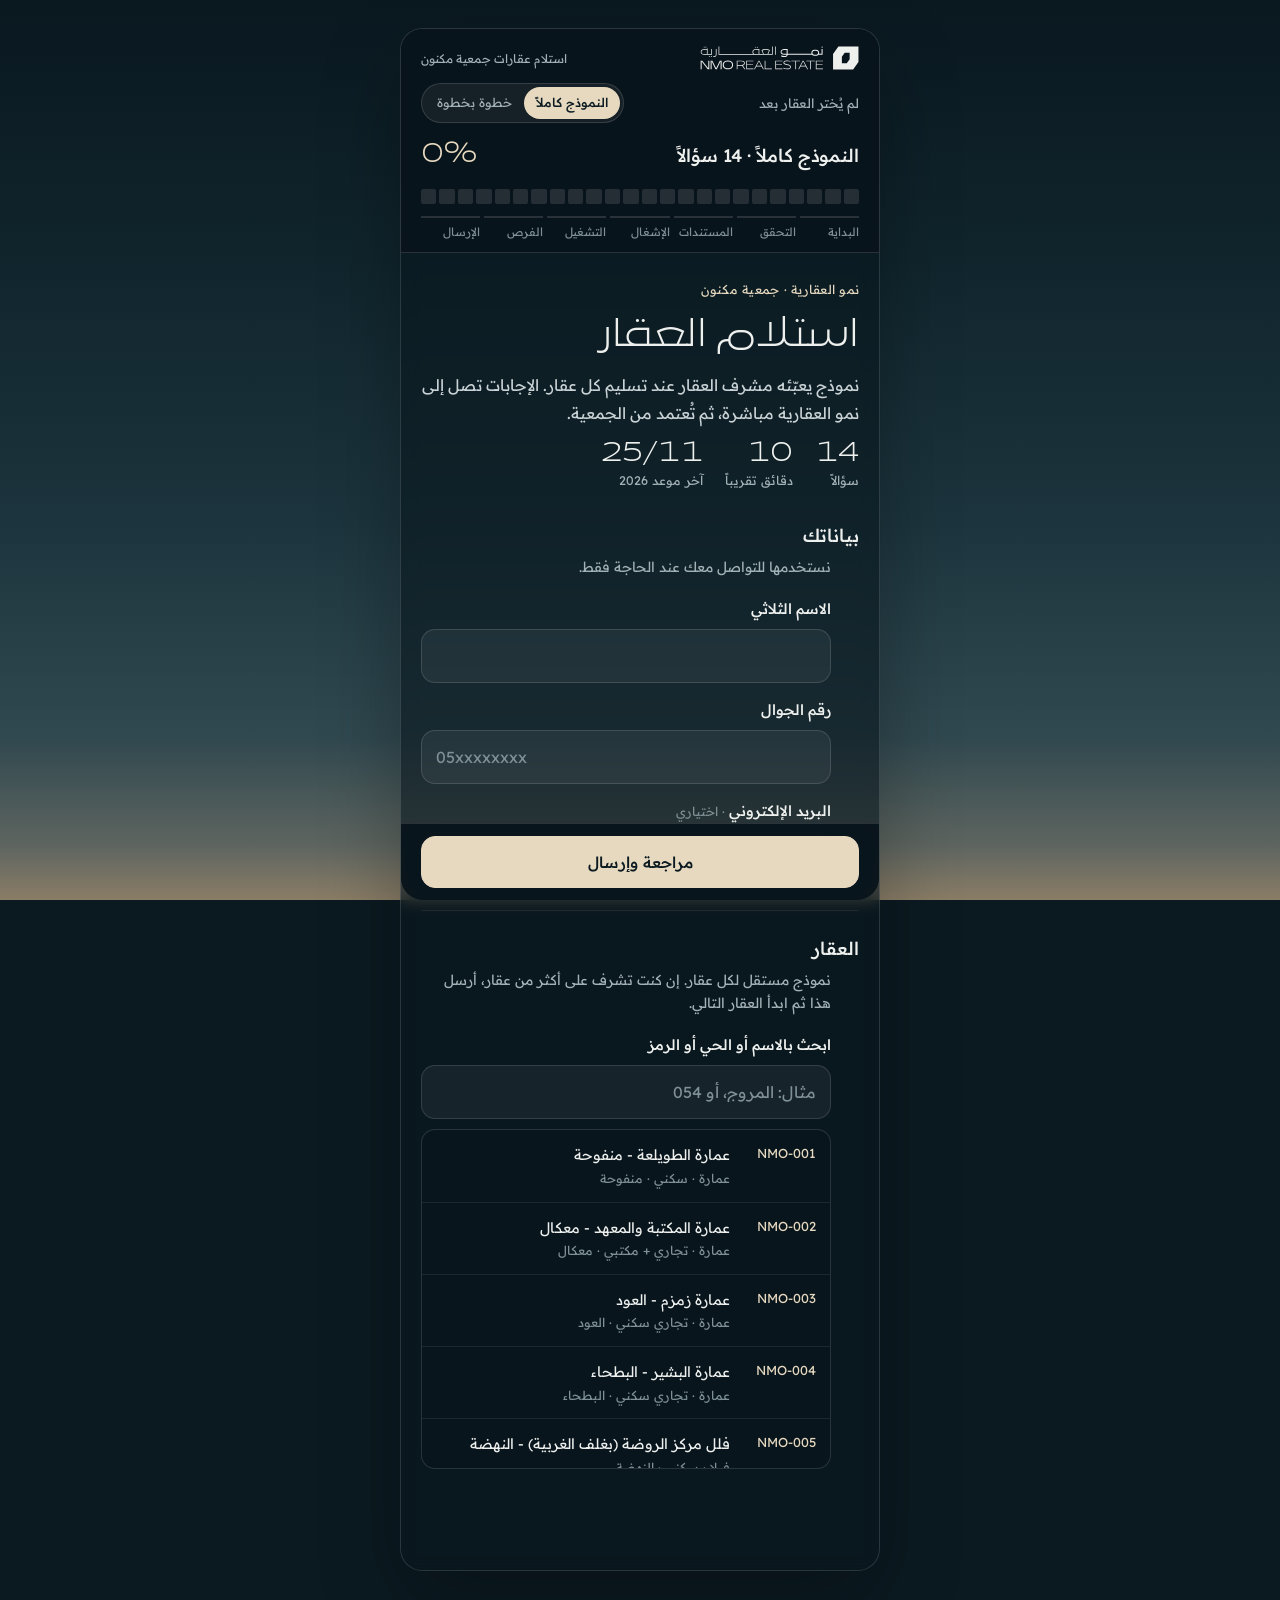
==== receipt/index.html @ 8a079fba "منصة استلام العقارات: صفحة المشرف وصفحة التقرير Co-Authored-By: Claude Opus 5.5 <noreply@anthropic.c" ====
<!doctype html>
<html lang="ar" dir="rtl">
<head>
<meta charset="utf-8">
<meta name="viewport" content="width=device-width,initial-scale=1,viewport-fit=cover">
<meta name="theme-color" content="#0A1820">
<meta name="robots" content="noindex,nofollow">
<title>استلام العقار · نمو العقارية</title>
<meta name="description" content="نموذج استلام عقارات جمعية مكنون لمشرفي العقارات">
<link rel="preconnect" href="https://fonts.googleapis.com"><link rel="preconnect" href="https://fonts.gstatic.com" crossorigin>
<link rel="stylesheet" href="https://fonts.googleapis.com/css2?family=Readex+Pro:wght@300;400;500&display=swap">
<link rel="icon" href="[data-uri]">
<style>@font-face{font-family:"BW";font-weight:300;font-display:swap;src:url([data-uri]) format("woff2")}@font-face{font-family:"BW";font-weight:400;font-display:swap;src:url([data-uri]) format("woff2")}/* Layout: one calm column on the NMO dusk gradient; logo top-right; sticky progress of square modules; questions separated by space and hairlines, controls with soft rounded edges */
:root{
  --grad:linear-gradient(180deg,#0A1820 0%,#10242C 28%,#1C343D 58%,#30484F 82%,#5E6560 94%,#8A7D66 100%);
  --ink:#EEF0EE; --ink-2:#C9D2D4; --mute:#A3B2B6; --faint:#7F9196;
  --line:rgba(241,241,241,.14); --line-2:rgba(241,241,241,.08);
  --veil:rgba(241,241,241,.055); --veil-2:rgba(241,241,241,.1);
  --panel:rgba(9,22,29,.6); --bar:rgba(9,21,28,.94);
  --acc:#E6D9BF; --acc-ink:#0B1A21; --acc-soft:rgba(230,217,191,.13);
  --ok:#8FC0B2; --ok-soft:rgba(143,192,178,.14); --warn:#D9C190; --warn-soft:rgba(217,193,144,.14);
  --bad:#E39C93; --bad-soft:rgba(227,156,147,.14); --opp:#A9C6D4; --opp-soft:rgba(169,198,212,.14);
  --f:"Readex Pro","Segoe UI",Tahoma,Arial,sans-serif;
  --fd:"BW","Readex Pro",Tahoma,sans-serif;
  --r:14px; --r-lg:24px;
  color-scheme:dark;
}
*{box-sizing:border-box}
html{-webkit-text-size-adjust:100%}
body{margin:0;background:#0B1A21;color:var(--ink);font-family:var(--f);font-size:16px;line-height:1.75;-webkit-font-smoothing:antialiased;min-height:100vh}
body::before{content:"";position:fixed;inset:0;background:var(--grad);z-index:-1}
button,input,textarea,select{font:inherit;color:inherit}
:focus-visible{outline:2px solid var(--acc);outline-offset:3px}
[hidden]{display:none!important}
.num,.tnum{font-variant-numeric:tabular-nums}
.ltr{direction:ltr;unicode-bidi:isolate}
.muted{color:var(--mute)}

/* top bar */
.top{position:sticky;top:0;z-index:30;background:var(--bar);-webkit-backdrop-filter:blur(14px);backdrop-filter:blur(14px);border-bottom:1px solid var(--line-2);padding-top:env(safe-area-inset-top,0px)}
.top-in{max-width:640px;margin:0 auto;padding:14px max(20px,env(safe-area-inset-right,0px)) 12px max(20px,env(safe-area-inset-left,0px));display:grid;gap:12px}
.top-row{display:flex;align-items:center;justify-content:space-between;gap:12px;min-height:34px}
.logo{display:block;height:30px;width:auto;color:var(--ink);flex:none}
.logo svg{height:100%;width:auto;display:block}
.top-meta{font-size:12.5px;color:var(--mute);text-align:left;line-height:1.5;min-width:0}
.top-meta b{color:var(--ink);font-weight:500;display:block;font-size:13px;white-space:nowrap;overflow:hidden;text-overflow:ellipsis;max-width:52vw}
.px{display:grid;grid-template-columns:repeat(24,minmax(0,1fr));gap:3px}
.px i{display:block;aspect-ratio:1;background:rgba(241,241,241,.12);border-radius:2px}
.px i.on{background:var(--acc)}
.steps{display:grid;grid-template-columns:repeat(6,minmax(0,1fr));gap:4px}
.steps button{appearance:none;background:none;border:0;border-top:2px solid var(--line);padding:6px 0 0;font-size:11.5px;color:var(--faint);cursor:pointer;text-align:start;line-height:1.35;white-space:nowrap;overflow:hidden;text-overflow:ellipsis}
.steps button.done{border-top-color:var(--acc);color:var(--mute)}
.steps button[aria-current="step"]{border-top-color:var(--ink);color:var(--ink);font-weight:500}

/* page column */
.wrap{max-width:640px;margin:0 auto;padding-left:max(20px,env(safe-area-inset-left,0px));padding-right:max(20px,env(safe-area-inset-right,0px))}
main.wrap{padding-block:8px 140px}
.screen-h{padding-block:34px 8px;display:grid;gap:8px}
.eyebrow{font-size:12.5px;color:var(--acc);letter-spacing:.02em}
h1,h2{font-family:var(--fd);font-weight:300;margin:0;line-height:1.25;text-wrap:balance;letter-spacing:-.005em}
h1{font-size:clamp(34px,8vw,48px)}
h2{font-size:clamp(26px,6vw,32px)}
.lede{color:var(--ink-2);font-size:16.5px;margin:0;max-width:56ch;text-wrap:pretty}

/* welcome */
.hero{padding-block:28px 6px;display:grid;gap:18px}
#sym{width:132px;height:120px;display:block}
.facts{display:flex;flex-wrap:wrap;gap:10px 26px;margin-top:6px}
.fact{display:grid;gap:0}
.fact b{font-family:var(--fd);font-weight:300;font-size:28px;line-height:1.2;font-variant-numeric:tabular-nums}
.fact span{font-size:13px;color:var(--mute)}
.howto{list-style:none;margin:30px 0 0;padding:0;display:grid;gap:0;border-top:1px solid var(--line)}
.howto li{display:grid;grid-template-columns:34px 1fr;gap:12px;padding:16px 0;border-bottom:1px solid var(--line-2);color:var(--ink-2)}
.howto li span{font-family:var(--fd);color:var(--acc);font-size:15px}
.howto li b{color:var(--ink);font-weight:500}
.prop-pill{display:flex;gap:12px;align-items:center;margin-top:22px;padding:14px 16px;border-radius:var(--r);background:var(--veil);border:1px solid var(--line)}
.prop-pill .c{font-size:12.5px;color:var(--acc)}
.prop-pill b{font-weight:500;display:block}

/* question blocks */
.q{padding-block:30px;border-bottom:1px solid var(--line-2);scroll-margin-top:170px}
.q:last-child{border-bottom:0}
.q.miss .q-t{color:var(--bad)}
.q-h{display:flex;gap:12px;align-items:baseline}
.q-n{font-family:var(--fd);font-size:14px;color:var(--acc);min-width:20px;font-variant-numeric:tabular-nums}
.q-t{font-size:18px;font-weight:500;margin:0;line-height:1.55;text-wrap:pretty}
.help{font-size:14px;color:var(--mute);margin:6px 0 0;padding-inline-start:32px;line-height:1.7}
.ctl{margin-top:16px;padding-inline-start:32px}
.sub{margin-top:20px;margin-inline-start:32px;padding-inline-start:16px;border-inline-start:2px solid rgba(230,217,191,.45);display:grid;gap:20px}
.lbl{display:block;font-size:14.5px;font-weight:500;margin-bottom:10px}
.lbl small{font-weight:400;color:var(--faint);margin-inline-start:6px;font-size:12.5px}
.note{font-size:13.5px;color:var(--mute);margin:0;line-height:1.7}
.note.warn{color:var(--warn)}
.req{color:var(--bad)}
@media (max-width:420px){.help,.ctl{padding-inline-start:0}.sub{margin-inline-start:0}}

.seg{display:flex;gap:8px;flex-wrap:wrap}
.seg button{flex:1 1 0;min-width:0;min-height:52px;padding:8px 12px;border:1px solid var(--line);background:var(--veil);font-size:15.5px;cursor:pointer;border-radius:var(--r);transition:background .15s,border-color .15s,color .15s}
.seg button:hover{border-color:rgba(230,217,191,.55)}
.seg button[aria-checked="true"]{background:var(--acc);border-color:var(--acc);color:var(--acc-ink);font-weight:500}
.seg.sm button{min-height:44px;font-size:14px}
.chips{display:flex;flex-wrap:wrap;gap:8px}
.chip{min-height:42px;padding:7px 15px;border:1px solid var(--line);background:var(--veil);font-size:14.5px;border-radius:999px;cursor:pointer;text-align:start;line-height:1.45;transition:background .15s,border-color .15s}
.chip:hover{border-color:rgba(230,217,191,.55)}
.chip[aria-pressed="true"],.chip[aria-checked="true"]{background:var(--acc-soft);border-color:var(--acc);color:var(--acc)}
.chip[aria-pressed="true"]::before{content:"✓";margin-inline-end:7px;font-weight:600}
.chip small{display:block;font-size:12px;color:var(--faint)}
.chip.alert[aria-pressed="true"]{background:var(--bad-soft);border-color:var(--bad);color:var(--bad)}
.units{display:grid;grid-template-columns:repeat(auto-fill,minmax(62px,1fr));gap:6px}
.units .chip{border-radius:12px;min-height:40px;padding:4px 0;text-align:center;font-size:13.5px;direction:ltr}
.units .chip[aria-pressed="true"]::before{content:none}
.units .chip[aria-pressed="true"]{background:var(--acc);color:var(--acc-ink);border-color:var(--acc)}
.ucount{font-size:13.5px;color:var(--mute);margin-top:10px}
.ucount b{color:var(--ink);font-weight:500}

.fld{display:grid;gap:8px;font-size:14.5px;font-weight:500}
.fld .cur{font-weight:400;color:var(--faint);font-size:12.5px}
.fld input,.fld textarea,.fld select{font-size:16px;font-weight:400;color:var(--ink);background:var(--veil);border:1px solid var(--line);border-radius:var(--r);padding:12px 14px;min-height:52px;width:100%}
.fld textarea{min-height:92px;resize:vertical;line-height:1.65}
.fld input::placeholder,.fld textarea::placeholder{color:var(--faint)}
.fld input:focus,.fld textarea:focus{outline:none;border-color:var(--acc);box-shadow:0 0 0 3px rgba(230,217,191,.18)}
.fld .count{font-size:12px;color:var(--faint);font-weight:400;text-align:left}
.row2{display:grid;grid-template-columns:1fr 1fr;gap:12px}
@media (max-width:420px){.row2{grid-template-columns:1fr}}

.up{display:flex;align-items:center;gap:10px;flex-wrap:wrap}
.up-btn{position:relative;display:inline-flex;align-items:center;gap:8px;min-height:46px;padding:8px 16px;border:1px dashed rgba(230,217,191,.6);color:var(--acc);cursor:pointer;font-size:14.5px;border-radius:var(--r);background:var(--veil)}
.up-btn:focus-within{outline:2px solid var(--acc);outline-offset:2px}
.up-btn input{position:absolute;inset:0;opacity:0;cursor:pointer;width:100%}
.up-btn svg{width:17px;height:17px;flex:none}
.file{display:inline-flex;align-items:center;gap:8px;font-size:13.5px;max-width:100%;min-width:0;background:var(--veil);border-radius:12px;padding:4px 6px 4px 4px}
.file span{overflow:hidden;text-overflow:ellipsis;white-space:nowrap;max-width:46vw}
.file img,.file .ic{width:38px;height:38px;object-fit:cover;flex:none;border-radius:9px;background:var(--veil-2);display:grid;place-items:center;color:var(--mute)}
.x{appearance:none;border:0;background:none;color:var(--mute);cursor:pointer;font-size:19px;line-height:1;padding:4px 8px;border-radius:8px}
.x:hover{color:var(--bad)}

.docs{display:grid}
.doc{display:grid;gap:10px;padding:16px 0;border-bottom:1px solid var(--line-2)}
.doc:first-child{padding-top:0}
.doc:last-child{border-bottom:0}
.doc-n{font-size:15.5px;font-weight:500;line-height:1.5}
.doc-n small{display:block;font-weight:400;font-size:12.5px;color:var(--faint)}

.shots{display:grid;grid-template-columns:repeat(3,minmax(0,1fr));gap:8px}
.shot{aspect-ratio:1;position:relative;background:var(--veil);border:1px dashed var(--line);border-radius:var(--r);display:grid;place-items:center;text-align:center;font-size:13px;color:var(--mute);overflow:hidden;line-height:1.5}
.shot.add{cursor:pointer;border-color:rgba(230,217,191,.6);color:var(--acc)}
.shot.add:focus-within{outline:2px solid var(--acc);outline-offset:2px}
.shot.add input{position:absolute;inset:0;opacity:0;cursor:pointer;width:100%}
.shot.add b{display:block;font-size:26px;font-weight:200;line-height:1}
.shot img{position:absolute;inset:0;width:100%;height:100%;object-fit:cover}
.shot .x{position:absolute;top:6px;inset-inline-end:6px;background:rgba(9,21,28,.75);color:#fff;width:28px;height:28px;padding:0;border-radius:50%}
.shot-label{font-size:14.5px;font-weight:500;margin:0 0 10px}
.shot-label small{font-weight:400;color:var(--faint);margin-inline-start:6px}

.ack{display:flex;gap:14px;align-items:flex-start;cursor:pointer;padding:16px;border:1px solid var(--line);border-radius:var(--r);background:var(--veil);width:100%;text-align:start;font-size:15.5px;line-height:1.7}
.ack .box{width:24px;height:24px;border:1.5px solid var(--acc);border-radius:7px;flex:none;display:grid;place-items:center;margin-top:2px;color:var(--acc-ink)}
.ack[aria-checked="true"] .box{background:var(--acc)}
.meta-auto{display:grid;grid-template-columns:auto 1fr;gap:4px 16px;font-size:14px;margin:16px 0 0}
.meta-auto dt{color:var(--mute)}
.meta-auto dd{margin:0}

/* property card */
.pcard{margin-top:26px;padding:20px 20px 16px;border-radius:var(--r-lg);background:var(--panel);border:1px solid var(--line)}
.pcard .top2{display:flex;justify-content:space-between;align-items:baseline;gap:10px;font-size:12.5px;color:var(--mute)}
.pcard .top2 .c{color:var(--acc)}
.pcard h3{margin:6px 0 14px;font-family:var(--fd);font-weight:300;font-size:22px;line-height:1.35}
.kv{display:grid;grid-template-columns:auto 1fr;gap:8px 18px;margin:0;font-size:14.5px}
.kv dt{color:var(--mute)}
.kv dd{margin:0;font-weight:500;font-variant-numeric:tabular-nums;min-width:0;overflow-wrap:anywhere}
.kv dd small{font-weight:400;color:var(--faint);margin-inline-start:6px;font-size:12px}
.maplink{display:inline-flex;gap:6px;margin-top:14px;font-size:14px;color:var(--acc);text-underline-offset:4px}

/* picker */
.pick-list{list-style:none;margin:10px 0 0;padding:0;max-height:340px;overflow:auto;border-radius:var(--r);border:1px solid var(--line);background:rgba(9,21,28,.5)}
.pick-list li button{all:unset;box-sizing:border-box;display:grid;grid-template-columns:76px 1fr;gap:10px;width:100%;padding:12px 14px;cursor:pointer;border-bottom:1px solid var(--line-2);font-size:14.5px}
.pick-list li button:hover,.pick-list li button:focus-visible{background:var(--veil-2)}
.pick-list li button .c{color:var(--acc);font-size:13px;direction:ltr;text-align:right}
.pick-list li button small{display:block;color:var(--faint);font-size:12.5px}
.pick-empty{padding:14px;color:var(--mute);font-size:14px}

/* bottom action bar */
.bar{position:fixed;inset:auto 0 0 0;z-index:30;background:var(--bar);-webkit-backdrop-filter:blur(14px);backdrop-filter:blur(14px);border-top:1px solid var(--line-2);padding-bottom:env(safe-area-inset-bottom,0px)}
.bar-in{max-width:640px;margin:0 auto;padding:12px max(20px,env(safe-area-inset-right,0px)) 12px max(20px,env(safe-area-inset-left,0px));display:flex;gap:10px;align-items:center}
.bar-note{font-size:12.5px;color:var(--mute);flex:1;min-width:0;line-height:1.5}
.btn{min-height:52px;padding:0 22px;font-size:15.5px;border-radius:var(--r);cursor:pointer;border:1px solid var(--line);background:var(--veil);white-space:nowrap}
.btn:hover{border-color:rgba(230,217,191,.55)}
.btn.pri{background:var(--acc);border-color:var(--acc);color:var(--acc-ink);font-weight:500;flex:1}
.btn.pri:hover{filter:brightness(1.04)}
.btn[disabled]{opacity:.4;cursor:default}
.btn.ghost{background:none}
.linkbtn{appearance:none;background:none;border:0;padding:2px 0;color:var(--acc);text-decoration:underline;text-underline-offset:4px;cursor:pointer;font-size:14px}

/* review */
.missing{margin:22px 0 0;padding:18px;border-radius:var(--r-lg);background:var(--bad-soft);border:1px solid rgba(227,156,147,.35)}
.missing b{display:block;color:var(--bad);font-weight:500;margin-bottom:10px}
.missing ul{margin:0;padding:0;list-style:none;display:flex;flex-wrap:wrap;gap:8px}
.missing button{appearance:none;border:1px solid rgba(227,156,147,.6);background:none;color:var(--ink);font-size:13.5px;padding:5px 12px;border-radius:999px;cursor:pointer}
.rv-sec{padding-block:24px;border-bottom:1px solid var(--line-2)}
.rv-sec h3{display:flex;justify-content:space-between;align-items:baseline;gap:10px;margin:0 0 12px;font-size:16px;font-weight:500}
.rv-sec h3 .no{font-family:var(--fd);color:var(--acc);font-size:13px;margin-inline-end:10px}
.dl{display:grid;grid-template-columns:minmax(120px,auto) minmax(0,1fr);margin:0}
.dl dt,.dl dd{padding:9px 0;border-bottom:1px solid var(--line-2);font-size:14.5px;margin:0}
.dl dt{color:var(--mute);padding-inline-end:16px}
.dl dd{min-width:0;overflow-wrap:anywhere}
.dl dd small{display:block;color:var(--mute);font-size:12.5px}
.pill{display:inline-flex;align-items:center;gap:8px;font-size:13px;font-weight:500;padding:4px 12px;border-radius:999px;white-space:nowrap;line-height:1.6}
.pill::before{content:"";width:7px;height:7px;background:currentColor;border-radius:2px;flex:none}
.pill.ready{background:var(--ok-soft);color:var(--ok)}
.pill.notes{background:var(--warn-soft);color:var(--warn)}
.pill.blocked{background:var(--bad-soft);color:var(--bad)}
.pill.wait{background:var(--veil-2);color:var(--ink-2)}
.flags{display:grid}
.flag{display:grid;grid-template-columns:4px minmax(0,1fr) auto;gap:12px;padding:11px 0;border-bottom:1px solid var(--line-2);align-items:start;font-size:14.5px;line-height:1.6}
.flag .sv{align-self:stretch;background:var(--faint);border-radius:2px}
.flag.red .sv{background:var(--bad)} .flag.amber .sv{background:var(--warn)} .flag.opp .sv{background:var(--opp)}
.flag .team{font-size:12.5px;color:var(--mute);white-space:nowrap}
.empty{font-size:14.5px;color:var(--mute);padding:8px 0;margin:0}

/* chain */
.chain{list-style:none;margin:18px 0 0;padding:0;display:grid}
.chain li{display:grid;grid-template-columns:28px 1fr;gap:14px;position:relative;padding-bottom:22px}
.chain li::before{content:"";position:absolute;inset-inline-start:13px;top:28px;bottom:2px;width:2px;background:var(--line)}
.chain li:last-child::before{display:none}
.chain .dot{width:28px;height:28px;border-radius:9px;border:1.5px solid var(--line);display:grid;place-items:center;font-size:13px;color:var(--mute);background:rgba(9,21,28,.6)}
.chain li.done .dot{background:var(--acc);border-color:var(--acc);color:var(--acc-ink)}
.chain li.now .dot{border-color:var(--acc);color:var(--acc)}
.chain li.back .dot{border-color:var(--bad);color:var(--bad)}
.chain b{font-weight:500;display:block;line-height:1.5}
.chain small{color:var(--mute);font-size:13px;display:block;line-height:1.6}

/* sending / done */
.center{min-height:60vh;display:grid;align-content:center;gap:18px;padding-block:40px}
.ref{font-family:var(--fd);font-size:30px;font-weight:300;direction:ltr;text-align:right}
.bar-prog{height:6px;border-radius:999px;background:var(--veil-2);overflow:hidden}
.bar-prog i{display:block;height:100%;background:var(--acc);border-radius:999px;transition:width .3s}
.toast{position:fixed;inset-inline:16px;bottom:calc(92px + env(safe-area-inset-bottom,0px));z-index:40;max-width:520px;margin:0 auto;padding:14px 18px;border-radius:var(--r);background:#14262E;border:1px solid var(--line);color:var(--ink);font-size:14.5px;box-shadow:0 16px 40px rgba(0,0,0,.35)}
.toast.err{border-color:rgba(227,156,147,.6)}
.preview-ribbon{font-size:12.5px;color:var(--warn);background:var(--warn-soft);border-radius:999px;padding:3px 12px;display:inline-block}

@media (prefers-reduced-motion:reduce){*{transition:none!important;animation:none!important}}

/* ---------- card layout (the phone card from the prototype) ---------- */
.stage{min-height:100vh;padding:28px 16px 40px;display:grid;grid-template-columns:minmax(0,1fr);justify-items:center;align-content:start}
.card{width:100%;min-width:0;max-width:480px;background:var(--panel);-webkit-backdrop-filter:blur(8px);backdrop-filter:blur(8px);border:1px solid var(--line);border-radius:22px;box-shadow:0 30px 80px rgba(0,0,0,.28)}
.c-head{position:sticky;top:0;z-index:20;background:var(--bar);-webkit-backdrop-filter:blur(14px);backdrop-filter:blur(14px);border-bottom:1px solid var(--line);border-radius:22px 22px 0 0;padding:16px 20px 12px;display:grid;grid-template-columns:minmax(0,1fr);gap:12px}
.c-brand{display:flex;justify-content:space-between;align-items:center;gap:12px}
.c-brand .logo{height:26px}
.c-brand small{font-size:12px;color:var(--mute)}
.ex-bar{display:flex;align-items:center;justify-content:space-between;gap:8px;padding:10px 20px;background:var(--warn-soft);color:var(--warn);font-size:13px;flex-wrap:wrap}
.ph-row{display:flex;justify-content:space-between;align-items:center;gap:10px;font-size:13px;color:var(--mute)}
.ph-row .code{color:var(--ink);font-weight:500}
.ph-row>span:first-child{min-width:0;overflow:hidden;text-overflow:ellipsis;white-space:nowrap}
.mode{display:inline-flex;background:var(--veil);border:1px solid var(--line);border-radius:999px;padding:3px;flex:none}
.mode button{appearance:none;border:0;background:none;color:var(--mute);font-size:12.5px;padding:5px 12px;border-radius:999px;cursor:pointer;white-space:nowrap}
.mode button[aria-checked="true"]{background:var(--acc);color:var(--acc-ink);font-weight:500}
.ph-title{display:flex;justify-content:space-between;align-items:baseline;gap:10px}
.ph-title h2{font-family:var(--f);font-weight:500;font-size:18px;line-height:1.4}
.ph-title .pct{font-family:var(--fd);font-size:24px;font-weight:300;font-variant-numeric:tabular-nums;color:var(--acc)}
.c-body{padding:0 20px}
.c-foot{position:sticky;bottom:0;z-index:20;background:var(--bar);-webkit-backdrop-filter:blur(14px);backdrop-filter:blur(14px);border-top:1px solid var(--line);border-radius:0 0 22px 22px;padding:12px 20px calc(12px + env(safe-area-inset-bottom,0px));display:flex;gap:10px}
.c-body .q{padding-block:24px}
.c-body .help,.c-body .ctl{padding-inline-start:28px}
.c-body .sub{margin-inline-start:28px}
.stephd{display:flex;align-items:baseline;gap:12px;padding:30px 0 4px;border-top:1px solid var(--line)}
.stephd.first{border-top:0}
.stephd .no{font-family:var(--fd);font-size:13px;color:var(--acc);font-variant-numeric:tabular-nums}
.stephd h3{margin:0;font-family:var(--fd);font-size:20px;font-weight:300}
.when{margin:0 0 2px;font-size:12px;color:var(--acc)}
.intro{padding-block:26px 6px;display:grid;gap:14px}
.intro h1{font-size:34px}
.intro p{margin:0;color:var(--ink-2)}
.kpis{display:flex;gap:22px;flex-wrap:wrap}
.kpis div{display:grid}
.kpis b{font-family:var(--fd);font-weight:300;font-size:24px;line-height:1.2}
.kpis span{font-size:12.5px;color:var(--mute)}
.upbox{margin-top:4px;padding:18px;border-radius:18px;background:var(--veil);border:1px solid var(--line);display:grid;gap:14px}
.upbox ol{margin:0;padding:0 18px 0 0;display:grid;gap:6px;font-size:14.5px}
.upbox ol li::marker{color:var(--acc)}
.upbox .tip{font-size:13.5px;color:var(--ink-2);line-height:1.8;background:rgba(9,21,28,.45);border-radius:12px;padding:12px 14px}
.upbox .tip b{color:var(--acc);font-weight:500}
.btn-link{display:inline-flex;align-items:center;justify-content:center;gap:8px;min-height:50px;padding:0 18px;border-radius:var(--r);background:var(--acc);color:var(--acc-ink);font-weight:500;text-decoration:none;font-size:15px}
.btn-link.ghost{background:none;border:1px solid var(--line);color:var(--ink)}
.fbox{border-radius:16px;overflow:hidden;border:1px solid var(--line);background:#fff;height:min(72vh,720px)}
.fbox iframe{width:100%;height:100%;border:0;display:block}
.steps-note{font-size:13.5px;color:var(--ink-2);display:grid;gap:8px;margin:0;padding:0 18px 0 0}
@media (max-width:560px){
  .stage{padding:0}
  .card{max-width:none;border-radius:0;border:0;box-shadow:none;background:transparent;-webkit-backdrop-filter:none;backdrop-filter:none}
  .c-head{border-radius:0;padding-top:calc(14px + env(safe-area-inset-top,0px))}
  .c-foot{border-radius:0;position:fixed;inset:auto 0 0 0}
  .c-body{padding-bottom:110px}
  .c-body .help,.c-body .ctl{padding-inline-start:0}
  .c-body .sub{margin-inline-start:0}
}

/* ---------- report page ---------- */
.r-in{max-width:880px;margin:0 auto;padding-left:max(20px,env(safe-area-inset-left,0px));padding-right:max(20px,env(safe-area-inset-right,0px))}
.r-head{padding-block:calc(26px + env(safe-area-inset-top,0px)) 26px;border-bottom:1px solid var(--line)}
.r-head .r-in{display:grid;gap:12px}
.r-head .c-brand{margin-bottom:18px}
.r-meta{display:flex;flex-wrap:wrap;gap:8px 18px;align-items:center;font-size:13.5px}
main.r-in{padding-block:6px 60px}
.teams{display:grid;grid-template-columns:repeat(auto-fit,minmax(260px,1fr));gap:6px 34px}
.team h4{margin:12px 0 2px;font-size:13.5px;font-weight:500;color:var(--mute)}
.r-foot{font-size:12.5px;color:var(--faint);margin-top:30px;line-height:1.8}
</style>
</head>
<body>
<div class="stage"><div class="card" id="card"></div></div>
<script>window.NMO_LOGO="<svg xmlns=\"http://www.w3.org/2000/svg\" viewBox=\"0 6 622 102\" role=\"img\" aria-label=\"نمو العقارية\"><g fill=\"currentColor\"><path d=\"M349.8 40.2V44.1H343.8Q343.4 47.5 341.9 49.5Q340.4 51.4 337.5 52.2Q334.6 53.1 329.6 53.1Q327.3 53.1 324.3 52.7Q321.3 52.2 318.5 51.6L317.7 47.4Q324.2 49.1 329.5 49.1Q333.3 49.1 335.5 48.7Q337.7 48.2 338.7 47.1Q339.7 46.1 339.9 44.1H330.2Q323.6 44.1 320 41.3Q316.4 38.4 316.4 33V33Q316.4 29.6 317.9 27.1Q319.5 24.5 322.4 23.2Q325.3 21.8 329.3 21.8H343.6H343.9V40.2ZM339.9 40.2V25.7H328.5Q324.6 25.7 322.3 27.6Q320.1 29.6 320.1 33V33Q320.1 36.4 322.4 38.3Q324.6 40.2 328.5 40.2Z M357.4 44.1H349V40.2H357.4Z M365.1 44.1H356.6V40.2H365.1Z M372.7 44.1H364.3V40.2H372.7Z M380.3 44.1H371.9V40.2H380.3Z M388 44.1H379.5V40.2H388Z M395.6 44.1H387.2V40.2H395.6Z M403.2 44.1H394.8V40.2H403.2Z M410.9 44.1H402.4V40.2H410.9Z M418.5 44.1H410.1V40.2H418.5Z M426.1 44.1H417.7V40.2H426.1Z M433.8 44.1H425.3V40.2H433.8Z M472.4 40.2V44.1H464.9Q463.2 46.2 460.5 47.4Q457.8 48.5 454.4 48.5H450.4Q446.9 48.5 444.2 47.4Q441.4 46.2 439.6 44.1H433V40.2H437.5Q437 38.5 437 36.7V36.7Q437 33 438.7 30.3Q440.4 27.5 443.4 26Q446.4 24.5 450.4 24.5H454.4Q458.3 24.5 461.3 26Q464.2 27.5 465.8 30.3Q467.5 33 467.5 36.6V36.7Q467.5 38.5 467 40.2ZM463.5 36.5Q463.5 34.1 462.4 32.3Q461.2 30.5 459.2 29.5Q457.1 28.5 454.4 28.5H450.4Q447.6 28.5 445.5 29.5Q443.3 30.5 442.2 32.3Q441 34.2 441 36.6V36.6Q441 39 442.2 40.8Q443.3 42.6 445.5 43.6Q447.6 44.6 450.4 44.6H454.4Q457.1 44.6 459.2 43.6Q461.2 42.6 462.4 40.8Q463.5 38.9 463.5 36.6Z M480.9 44.1H471.6V40.2H476.9V21.8H480.9ZM476.6 14.4Q476.6 13.4 477.3 12.8Q478 12.1 479 12.1Q480 12.1 480.7 12.8Q481.3 13.4 481.3 14.4Q481.3 15.4 480.7 16Q480 16.6 479 16.6Q478 16.6 477.3 16Q476.6 15.4 476.6 14.4Z M36.2 41.4V44.1H27.1H16.2Q9.9 44.1 6.5 41.3Q3 38.4 3 33.2V33.2Q3 29.8 4.5 27.3Q6.1 24.8 8.9 23.5Q11.7 22.1 15.6 22.1H27.1V20.1H29.9V41.4ZM27.1 24.9H15.1Q10.7 24.9 8.2 27.1Q5.7 29.3 5.7 33.2V33.2Q5.7 37.1 8.2 39.2Q10.7 41.4 15.1 41.4H27.1ZM14.7 14.4Q14.7 13.7 15.3 13.1Q15.8 12.6 16.6 12.6Q17.4 12.6 17.9 13.1Q18.4 13.7 18.4 14.4Q18.4 15.2 17.9 15.7Q17.4 16.2 16.6 16.2Q15.8 16.2 15.3 15.7Q14.7 15.2 14.7 14.4ZM21.6 14.4Q21.6 13.7 22.1 13.1Q22.7 12.6 23.4 12.6Q24.2 12.6 24.7 13.1Q25.3 13.7 25.3 14.4Q25.3 15.2 24.7 15.7Q24.2 16.2 23.4 16.2Q22.7 16.2 22.1 15.7Q21.6 15.2 21.6 14.4Z M47.1 44.1H35.4V41.4H44.3V22.1H47.1ZM35.9 51.3Q35.9 50.6 36.5 50Q37 49.5 37.8 49.5Q38.5 49.5 39.1 50Q39.6 50.6 39.6 51.3Q39.6 52.1 39.1 52.6Q38.5 53.1 37.8 53.1Q37 53.1 36.5 52.6Q35.9 52.1 35.9 51.3ZM42.8 51.3Q42.8 50.6 43.3 50Q43.8 49.5 44.6 49.5Q45.4 49.5 45.9 50Q46.5 50.6 46.5 51.3Q46.5 52.1 45.9 52.6Q45.4 53.1 44.6 53.1Q43.8 53.1 43.3 52.6Q42.8 52.1 42.8 51.3Z M51 52.4 50.8 50.1Q53.4 50.4 55.3 50.4Q58.8 50.4 60.4 48.5Q62.1 46.5 62.1 42.4V22.1H64.9V42.4Q64.9 47.8 62.6 50.4Q60.4 53 55.8 53Q53.3 53 51 52.4Z M75.6 11.5V41.4H81.9V44.1H72.8V11.5Z M89.9 44.1H81.1V41.4H89.9Z M98 44.1H89.1V41.4H98Z M106 44.1H97.2V41.4H106Z M114 44.1H105.2V41.4H114Z M122.1 44.1H113.2V41.4H122.1Z M130.1 44.1H121.3V41.4H130.1Z M138.2 44.1H129.3V41.4H138.2Z M146.2 44.1H137.4V41.4H146.2Z M154.2 44.1H145.4V41.4H154.2Z M162.3 44.1H153.4V41.4H162.3Z M170.3 44.1H161.5V41.4H170.3Z M178.3 44.1H169.5V41.4H178.3Z M186.4 44.1H177.5V41.4H186.4Z M194.4 44.1H185.6V41.4H194.4Z M202.5 44.1H193.6V41.4H202.5Z M232.7 41.4H239V44.1H232.4H232.3H219.1H201.7V41.4H209.4Q207.6 40 206.7 37.9Q205.8 35.9 205.8 33.2V33.2Q205.8 29.8 207.4 27.3Q208.9 24.8 211.7 23.5Q214.6 22.1 218.4 22.1H232.7ZM229.9 41.4V24.9H218Q213.5 24.9 211 27.1Q208.5 29.3 208.5 33.2V33.2Q208.5 37.1 211 39.2Q213.5 41.4 218 41.4ZM216.9 14.9Q216.9 14.2 217.4 13.6Q218 13.1 218.7 13.1Q219.5 13.1 220 13.6Q220.6 14.2 220.6 14.9Q220.6 15.7 220 16.2Q219.5 16.7 218.7 16.7Q218 16.7 217.4 16.2Q216.9 15.7 216.9 14.9ZM223.7 14.9Q223.7 14.2 224.3 13.6Q224.8 13.1 225.6 13.1Q226.3 13.1 226.9 13.6Q227.4 14.2 227.4 14.9Q227.4 15.7 226.9 16.2Q226.3 16.7 225.6 16.7Q224.8 16.7 224.3 16.2Q223.7 15.7 223.7 14.9Z M267.8 41.4H278.1V44.1H238.2V41.4H247.7L241.4 26.2Q245.5 24 249.7 22.9Q253.9 21.7 257.8 21.7Q261.5 21.7 265.7 22.9Q269.8 24 274 26.3ZM250.4 41.4H264.9L270.8 27.8Q263.9 24.5 257.8 24.5Q251.6 24.5 244.7 27.8Z M282.7 41.4V11.5H285.5V44.1H277.3V41.4Z M297.1 44.1H294.3V11.5H297.1Z M32.5 96.9V67.3H36.6V100.8H30.4L6.6 70.7V100.8H2.5V67.3H8.9Z M63.3 97.4 77.8 67.3H84.9V100.8H80.8V70.2L65.9 100.8H60.6L45.7 70.2V100.8H41.6V67.3H48.7Z M89.2 84.1V84Q89.2 78.9 91.7 75Q94.2 71 98.8 68.9Q103.4 66.7 109.5 66.7Q115.7 66.7 120.2 68.9Q124.8 71 127.3 75Q129.8 78.9 129.8 84V84.1Q129.8 89.2 127.3 93.1Q124.8 97 120.2 99.2Q115.7 101.3 109.5 101.3Q103.4 101.3 98.8 99.2Q94.2 97 91.7 93.1Q89.2 89.2 89.2 84.1ZM125.7 84.1V84Q125.7 80 123.7 76.9Q121.7 73.9 118 72.2Q114.4 70.6 109.5 70.6Q104.6 70.6 101 72.2Q97.3 73.9 95.4 76.9Q93.4 79.9 93.4 84V84.1Q93.4 88.1 95.4 91.1Q97.4 94.2 101 95.8Q104.7 97.5 109.5 97.5Q114.4 97.5 118 95.8Q121.7 94.2 123.7 91.1Q125.7 88.1 125.7 84.1Z M177.7 100.8H174.4L164.9 87H164.1H147V100.8H144.2V67.3H164.1Q169.5 67.3 172.6 69.8Q175.8 72.4 175.8 76.9V77Q175.8 80.7 173.7 83.2Q171.6 85.7 167.9 86.6ZM163.9 84.3Q168 84.3 170.4 82.4Q172.8 80.4 172.8 77V77Q172.8 73.5 170.4 71.8Q168 70 163.9 70H147V84.3Z M209.8 100.8H181.6V67.3H209.6V70H184.4V82.1H208V84.8H184.4V98.1H209.8Z M250.5 100.8H247.4L241.7 89.9H220.9L215.2 100.8H212.2L229.6 67.3H232.9ZM240.5 87.4 231.3 69.8 222.1 87.4Z M282.1 100.8H253.9V67.3H256.7V98.1H282.1Z M323.6 100.8H295.4V67.3H323.5V70H298.3V82.1H321.8V84.8H298.3V98.1H323.6Z M326.7 98.1 328.1 95.7Q331.1 97.3 334.3 98Q337.5 98.6 341.1 98.6Q346.9 98.6 350.3 97Q353.8 95.4 353.8 92.3V92.2Q353.8 90.2 352.4 88.9Q351 87.5 348.4 86.6Q345.7 85.6 341.2 84.7Q336.6 83.8 333.6 82.6Q330.6 81.5 329 79.7Q327.5 77.9 327.5 75.2V75.1Q327.5 72.5 329.1 70.7Q330.8 68.8 333.9 67.8Q337 66.8 341.3 66.8Q345.3 66.8 349.2 67.6Q353 68.4 355.4 69.8L354 72.1Q351.9 70.9 348.4 70.2Q344.8 69.4 341.3 69.4Q336.2 69.4 333.3 70.9Q330.4 72.4 330.4 74.9V75Q330.4 76.7 331.5 77.9Q332.6 79.1 335.1 80Q337.7 81 342.2 81.9Q347.8 83 350.9 84.4Q354 85.8 355.4 87.7Q356.7 89.5 356.7 92.1V92.2Q356.7 96.6 352.6 99Q348.5 101.3 341.2 101.3Q332.8 101.3 326.7 98.1Z M376.8 100.8H373.9V70H358.4V67.3H392.2V70H376.8Z M423.8 100.8H420.8L415.1 89.9H394.2L388.6 100.8H385.6L402.9 67.3H406.3ZM413.8 87.4 404.6 69.8 395.5 87.4Z M435.5 100.8H432.6V70H417.1V67.3H451V70H435.5Z M482.7 100.8H454.4V67.3H482.5V70H457.3V82.1H480.9V84.8H457.3V98.1H482.7Z\"/><path fill-rule=\"evenodd\" transform=\"translate(522,12) scale(0.80357) translate(-421,-131)\" d=\"M447,131 L545,131 L545,207 L519,243 L421,243 L421,167 Z M478,161 L502,161 L502,193 L488,213 L464,213 L464,181 Z\"/></g></svg>";window.NMO_CFG={"preview": false, "formsBase": "https://forms.cloud.microsoft/Pages/ResponsePage.aspx?id=", "formId": "U45g-NyQ_E6hrw7Uq9RLU5jTfIV2tEZCuuoIhau6ZtBUQ0FLNVhGV1kwOVZDTkU5MUxGSzdMTVdFTC4u", "qmap": {"ref": "rec602d5837894ee6b4f7d40ac9b70cec", "code": "r03d262169573466c8210123ddca3cacd", "name": "r6ce9819dbca249cab099348725e2d6b2", "sup": "r4155f724d802414b94f446cb8a912134", "phone": "rc081f153df5944d1a31a04721f55bef8", "email": "r65b1111711514457ace11fc568759b88", "status": "rcf8b64457f544c08bc75d1bd6db35404", "teams": "r283191bb71f34a9b98f676287f942752", "verify": "re313c6cd32604614890599d171bb9788", "waqf": "ra7d4468b61344f539ad4f5890a2419fd", "docs": "rac8ae4810d7d416081f380ec5532307d", "vac": "r5415e439939f4670b3ee77e9803471d0", "off": "r002acaadfcf64f32b7f974dedce037b5", "arr": "r6b5e542696ef4ac794627c19f6bc58b4", "mnt": "ra8401ff2f2bc49c3ad7ac0551a244008", "meters": "re32e23a2c1b74674b5164640ab689460", "viol": "rbdbb78288fb0408080fe24a1ba770c82", "opp": "reba8f252d3ba46dfa0a97be79c726036", "notes": "r715abd3a9fe54e4887b6f08e9259573c", "files": "r0cecda9089ad437c9c618a082a0ace01", "link": "r366a7e411b584a6ea2b9f0abf7d656e8"}, "reportUrl": "https://asiim14144-rgb.github.io/nmo-workspace/receipt/report.html"};window.NMO_PROPS=[{"code":"NMO-001","name":"عمارة الطويلعة - منفوحة","full":"عمارة الطويلعة بحي منفوحة","district":"منفوحة","type":"عمارة · سكني","units":10,"lat":24.613153,"lng":46.712058,"unitList":["U01","U02","U03","U04","U05","U06","U07","U08","U09","U10"]},{"code":"NMO-002","name":"عمارة المكتبة والمعهد - معكال","full":"وقف عمارة المكتبة والمعهد بحي معكال","district":"معكال","type":"عمارة · تجاري + مكتبي","units":28,"lat":24.620643,"lng":46.714188,"unitList":["U01","U02","U03","U04","U05","U06","U07","U08","U09","U10","U11","U12","U13","U14","U15","U16","U17","U18","U19","U20","U21","U22","U23","U24","U25","U26","U27","U28"]},{"code":"NMO-003","name":"عمارة زمزم - العود","full":"وقف عمارة زمزم بحي العود","district":"العود","type":"عمارة · تجاري سكني","units":13,"lat":24.630669,"lng":46.718985,"unitList":["U01","U02","U03","U04","U05","U06","U07","U08","U09","U10","U11","U12","U13"]},{"code":"NMO-004","name":"عمارة البشير - البطحاء","full":"وقف عمارة البشير بحي البطحاء","district":"البطحاء","type":"عمارة · تجاري سكني","units":17,"lat":24.637931,"lng":46.716947,"unitList":["U01","U02","U03","U04","U05","U06","U07","U08","U09","U10","U11","U12","U13","U14","U15","U16","U17"]},{"code":"NMO-005","name":"فلل مركز الروضة (بغلف الغربية) - النهضة","full":"وقف فلل مركز الروضة (بغلف الغربية) بحي النهضة","district":"النهضة","type":"فيلا · سكني","units":10,"lat":24.767677,"lng":46.824424,"unitList":["U01","U02","U03","U04","U05","U06","U07","U08","U09","U10"]},{"code":"NMO-006","name":"فلل مركز الروضة (بغلف الشرقية) - النهضة","full":"وقف فلل مركز الروضة (بغلف الشرقية) بحي النهضة","district":"النهضة","type":"فيلا · سكني","units":1,"lat":24.767774,"lng":46.824612,"unitList":["U01"]},{"code":"NMO-007","name":"عمارة اليحيا 1 - السويدي","full":"وقف عمارة اليحيا 1 بحي السويدي","district":"السويدي","type":"عمارة · تجاري سكني","units":8,"lat":24.59162,"lng":46.650764,"unitList":["U01","U02","U03","U04","U05","U06","U07","U08"]},{"code":"NMO-008","name":"فلل مركز العزيزية - أم الحمام الغربية","full":"فلل مركز العزيزية (ارض الشدي سابقا) بحي أم الحمام الغربية","district":"أم الحمام الغربية","type":"فيلا · سكني","units":6,"lat":24.689661,"lng":46.640605,"unitList":["U01","U02","U03","U04","U05","U06"]},{"code":"NMO-009","name":"عمارة الجميح - السويدي","full":"وقف عمارة الجميح بحي السويدي","district":"السويدي","type":"عمارة · تجاري سكني","units":8,"lat":null,"lng":null,"unitList":["U01","U02","U03","U04","U05","U06","U07","U08"]},{"code":"NMO-010","name":"ارض المدارس - البديعة","full":"ارض المدارس النسائية بحي البديعة","district":"البديعة","type":"أرض · سكني","units":null,"lat":24.621822,"lng":46.680802,"unitList":[]},{"code":"NMO-011","name":"فلل مركز الدائري الشمالي (ارض غرب المطار)","full":"فلل مركز الدائري الشمالي (ارض غرب المطار) بحي النرجس","district":"النرجس","type":"فيلا · سكني","units":9,"lat":24.847888,"lng":46.673564,"unitList":["U01","U02","U03","U04","U05","U06","U07","U08","U09"]},{"code":"NMO-012","name":"فلل مركز الوسط الشمالي (الراجحي) - الملز","full":"وقف فلل مركز الوسط الشمالي (الراجحي ) بحي الملز","district":"الملز","type":"فيلا · سكني","units":7,"lat":24.65375,"lng":46.742222,"unitList":["U01","U02","U03","U04","U05","U06","U07"]},{"code":"NMO-013","name":"عمارة ال الشيخ - البديعة","full":"وقف عمارة ال الشيخ بحي البديعة","district":"البديعة","type":"عمارة · سكني","units":28,"lat":24.620784,"lng":46.684998,"unitList":["U01","U02","U03","U04","U05","U06","U07","U08","U09","U10","U11","U12","U13","U14","U15","U16","U17","U18","U19","U20","U21","U22","U23","U24","U25","U26","U27","U28"]},{"code":"NMO-014","name":"عمارة السيار 2 - الشفا","full":"وقف عمارة السيار 2بحي الشفا","district":"الشفا","type":"عمارة · تجاري سكني","units":6,"lat":24.557853,"lng":46.711794,"unitList":["U01","U02","U03","U04","U05","U06"]},{"code":"NMO-015","name":"بيت الفدا - الصالحية","full":"بيت الفدا بحي الصالحية","district":"الصالحية","type":"بيت شعبي · سكني","units":1,"lat":24.634583,"lng":46.735833,"unitList":["U01"]},{"code":"NMO-016","name":"ارض فيلا النوح 1 - البديعة","full":"ارض وقف فيلا النوح 1 بحي البديعة","district":"البديعة","type":"أرض · سكني","units":null,"lat":24.621462,"lng":46.68084,"unitList":[]},{"code":"NMO-017","name":"ارض فيلا النوح 2 - البديعة","full":"ارض وقف فيلا النوح 2 بحي البديعة","district":"البديعة","type":"أرض · تجاري","units":null,"lat":24.621197,"lng":46.680885,"unitList":[]},{"code":"NMO-018","name":"فيلا مدرسة الامام محمد - البديعة","full":"وقف فيلا مدرسة الامام محمد النسائية بحي البديعة","district":"البديعة","type":"فيلا · تعليمي","units":null,"lat":null,"lng":null,"unitList":[]},{"code":"NMO-019","name":"عمارة النور - السليمانية","full":"وقف عمارة النور بحي السلمانية","district":"السليمانية","type":"عمارة · تجاري سكني","units":56,"lat":24.712889,"lng":46.683389,"unitList":["U01","U02","U03","U04","U05","U06","U07","U08","U09","U10","U11","U12","U13","U14","U15","U16","U17","U18","U19","U20","U21","U22","U23","U24","U25","U26","U27","U28","U29","U30","U31","U32","U33","U34","U35","U36","U37","U38","U39","U40","U41","U42","U43","U44","U45","U46","U47","U48","U49","U50","U51","U52","U53","U54","U55","U56"]},{"code":"NMO-020","name":"عمارة السيار 1 - السليمانية","full":"وقف عمارة السيار 1 بحي السليمانية","district":"السليمانية","type":"عمارة · سكني","units":12,"lat":24.712161,"lng":46.69374,"unitList":["U01","U02","U03","U04","U05","U06","U07","U08","U09","U10","U11","U12"]},{"code":"NMO-021","name":"فيلا 1 مدرسة الشيخ عبدالعزيز الشثري","full":"وقف فيلا 1 مدرسة الشيخ عبدالعزيز الشثري النسائية بحي البديعة","district":"البديعة","type":"فيلا · تعليمي","units":null,"lat":null,"lng":null,"unitList":[]},{"code":"NMO-022","name":"فيلا 2 مدرسة الشيخ عبدالعزيز الشثري","full":"وقف فيلا 2 مدرسة الشيخ عبدالعزيز الشثري النسائية بحي البديعة","district":"البديعة","type":"فيلا · تعليمي","units":null,"lat":null,"lng":null,"unitList":[]},{"code":"NMO-023","name":"فلل ام الحمام الغربية","full":"وقف فلل ام الحمام الغربية","district":"أم الحمام الغربية","type":"فيلا · سكني","units":8,"lat":24.692988,"lng":46.641611,"unitList":["U01","U02","U03","U04","U05","U06","U07","U08"]},{"code":"NMO-024","name":"فلل ام الحمام الشرقية","full":"وقف فلل ام الحمام الشرقية","district":"أم الحمام الشرقية","type":"فيلا · سكني","units":8,"lat":24.695272,"lng":46.644451,"unitList":["U01","U02","U03","U04","U05","U06","U07","U08"]},{"code":"NMO-025","name":"عمارة المروج","full":"وقف عمارة المروج بحي المروج","district":"المروج","type":"عمارة · تجاري سكني","units":23,"lat":24.759283,"lng":46.664502,"unitList":["U01","U02","U03","U04","U05","U06","U07","U08","U09","U10","U11","U12","U13","U14","U15","U16","U17","U18","U19","U20","U21","U22","U23"]},{"code":"NMO-026","name":"فيلا مدرسة الامام محمد بن عبدالوهاب","full":"وقف فيلا مدرسة الامام محمد بن عبدالوهاب (مدارس النجباء للبنات سابقا) بحي البديعة","district":"البديعة","type":"فيلا · سكني","units":1,"lat":24.623924,"lng":46.677958,"unitList":["U01"]},{"code":"NMO-027","name":"فلل مركز الوسط الجنوبي (الحمود) - نمار","full":"وقف فلل مركز الوسط الجنوبي (الحمود ) بحي نمار","district":"نمار","type":"فيلا · سكني","units":12,"lat":24.578719,"lng":46.69839,"unitList":["U01","U02","U03","U04","U05","U06","U07","U08","U09","U10","U11","U12"]},{"code":"NMO-028","name":"عمارة مكة المكرمة - الغسالة","full":"عمارة مكة المكرمة بحي الغسالة","district":"الغسالة","type":"عمارة · سكني","units":1,"lat":21.443503,"lng":39.866542,"unitList":["U01"]},{"code":"NMO-029","name":"عمارة مركز الشمال - السلام","full":"وقف عمارة مركز الشمال بحي السلام","district":"السلام","type":"عمارة · سكني","units":6,"lat":24.703537,"lng":46.821844,"unitList":["U01","U02","U03","U04","U05","U06"]},{"code":"NMO-030","name":"عمارة اليحيا 2 - شبرا","full":"عمارة اليحيا 2 بحي شبرا","district":"شبرا","type":"عمارة · تجاري سكني","units":4,"lat":24.584861,"lng":46.6745,"unitList":["U01","U02","U03","U04"]},{"code":"NMO-031","name":"فيلا مدرسة النسيم بالنسيم","full":"فيلا مدرسة النسيم النسائية بالنسيم","district":"النسيم","type":"فيلا · تعليمي","units":null,"lat":null,"lng":null,"unitList":[]},{"code":"NMO-032","name":"فلل أرض منحة الدولة (9فلل) - العريجاء","full":"فلل أرض منحة الدولة (9فلل) بحي العريجاء","district":"العريجاء","type":"فيلا · سكني","units":42,"lat":24.600437,"lng":46.621767,"unitList":["U01","U02","U03","U04","U05","U06","U07","U08","U09","U10","U11","U12","U13","U14","U15","U16","U17","U18","U19","U20","U21","U22","U23","U24","U25","U26","U27","U28","U29","U30","U31","U32","U33","U34","U35","U36","U37","U38","U39","U40","U41","U42"]},{"code":"NMO-033","name":"فلل العريجاء منحة الدولة (12فلل)","full":"فلل العريجاء منحة الدولة (12فلل) بحي العريجاء","district":"العريجاء","type":"فيلا · سكني","units":36,"lat":24.599951,"lng":46.622038,"unitList":["U01","U02","U03","U04","U05","U06","U07","U08","U09","U10","U11","U12","U13","U14","U15","U16","U17","U18","U19","U20","U21","U22","U23","U24","U25","U26","U27","U28","U29","U30","U31","U32","U33","U34","U35","U36"]},{"code":"NMO-034","name":"فيلا 1 معهد المعلمات بالغرب - العريجاء","full":"وقف فيلا 1 معهد المعلمات بالغرب بحي العريجاء الغربية","district":"العريجاء الغربية","type":"فيلا · تعليمي","units":null,"lat":null,"lng":null,"unitList":[]},{"code":"NMO-035","name":"فيلا 2 معهد المعلمات بالغرب - العريجاء","full":"وقف فيلا 2 معهد المعلمات بالغرب بحي العريجاء الغربية","district":"العريجاء الغربية","type":"فيلا · تعليمي","units":null,"lat":null,"lng":null,"unitList":[]},{"code":"NMO-036","name":"فيلا مدرسة تميمة بنت ابي سفيان - المروج","full":"فيلا مدرسة تميمة بنت ابي سفيان النسائية بحي المروج","district":"المروج","type":"فيلا · تعليمي","units":null,"lat":null,"lng":null,"unitList":[]},{"code":"NMO-037","name":"عمارة العمار - الملز","full":"وقف عمارة العمار بحي الملز","district":"الملز","type":"عمارة · سكني","units":24,"lat":24.660124,"lng":46.722267,"unitList":["U01","U02","U03","U04","U05","U06","U07","U08","U09","U10","U11","U12","U13","U14","U15","U16","U17","U18","U19","U20","U21","U22","U23","U24"]},{"code":"NMO-038","name":"فيلا وعمارة مركز الجنوب - الشفا","full":"فيلا وعمارة مركز الجنوب بحي الشفا","district":"الشفا","type":"عمارة · تجاري سكني","units":7,"lat":24.549805,"lng":46.705024,"unitList":["U01","U02","U03","U04","U05","U06","U07"]},{"code":"NMO-039","name":"عمارة الملك سلمان (الأبراج) 1 - السويدي","full":"وقف عمارة الملك سلمان (الأبراج) بحي السويدي","district":"السويدي","type":"عمارة · تجاري","units":6,"lat":24.572935,"lng":46.663727,"unitList":["U01","U02","U03","U04","U05","U06"]},{"code":"NMO-040","name":"عمارة الملك سلمان (الأبراج) 2 - السويدي","full":"وقف عمارة الملك سلمان (الأبراج) بحي السويدي","district":"السويدي","type":"عمارة · تجاري","units":2,"lat":24.57315,"lng":46.663576,"unitList":["U01","U02"]},{"code":"NMO-041","name":"فيلا المطرودي - الروابي","full":"وقف فيلا المطرودي بحي الروابي","district":"الروابي","type":"فيلا · سكني","units":2,"lat":24.699606,"lng":46.789232,"unitList":["U01","U02"]},{"code":"NMO-042","name":"فيلا 1 المعاهد - الشفا","full":"فيلا 1 المعاهد بحي الشفا","district":"الشفا","type":"فيلا · سكني","units":9,"lat":24.552911,"lng":46.704984,"unitList":["U01","U02","U03","U04","U05","U06","U07","U08","U09"]},{"code":"NMO-043","name":"فيلا 2 المعاهد - الشفا","full":"فيلا 2 المعاهد بحي الشفا","district":"الشفا","type":"فيلا · سكني","units":null,"lat":24.552683,"lng":46.704811,"unitList":[]},{"code":"NMO-044","name":"فيلا الفايز - النفل","full":"وقف فيلا الفايز بحي النفل","district":"النفل","type":"فيلا · سكني","units":2,"lat":24.784085,"lng":46.671203,"unitList":["U01","U02"]},{"code":"NMO-045","name":"عمارة مركز الغرب 1 - السويدي","full":"عمارة مركز الغرب بحي السويدي","district":"السويدي","type":"عمارة · سكني","units":2,"lat":24.567528,"lng":46.645392,"unitList":["U01","U02"]},{"code":"NMO-046","name":"عمارة مركز الغرب 2 - السويدي","full":"عمارة مركز الغرب بحي السويدي","district":"السويدي","type":"عمارة · سكني","units":19,"lat":null,"lng":null,"unitList":["U01","U02","U03","U04","U05","U06","U07","U08","U09","U10","U11","U12","U13","U14","U15","U16","U17","U18","U19"]},{"code":"NMO-047","name":"عمارة مركز الدائري الغربي - العريجاء","full":"عمارة مركز الدائري الغربي بحي العريجاء","district":"العريجاء","type":"عمارة · سكني","units":13,"lat":24.586139,"lng":46.611556,"unitList":["U01","U02","U03","U04","U05","U06","U07","U08","U09","U10","U11","U12","U13"]},{"code":"NMO-048","name":"فيلا مدرسة العقيق","full":"فيلا مدرسة العقيق النسائية بحي العقيق","district":"العقيق","type":"فيلا · تعليمي","units":null,"lat":null,"lng":null,"unitList":[]},{"code":"NMO-049","name":"فيلا مدرسة اقراء بالنسيم","full":"فيلا مدرسة اقراء النسائية بالنسيم","district":"النسيم","type":"فيلا · تعليمي","units":null,"lat":null,"lng":null,"unitList":[]},{"code":"NMO-050","name":"فيلا مدرسة درة بنت ابي سلمة - الجنادرية","full":"فيلا مدرسة درة بنت ابي سلمة النسائية بحي الجنادرية","district":"الجنادرية","type":"فيلا · سكني","units":1,"lat":24.809726,"lng":46.857796,"unitList":["U01"]},{"code":"NMO-051","name":"عمارة العبدالقادر - صياح","full":"عمارة العبدالقادر بحي صياح","district":"صياح","type":"عمارة · سكني","units":2,"lat":24.609896,"lng":46.701398,"unitList":["U01","U02"]},{"code":"NMO-052","name":"ارض مدرسة الغنامية","full":"ارض مدرسة الغنامية النسائية بحي الغنامية","district":"الغنامية","type":"أرض · تعليمي","units":null,"lat":null,"lng":null,"unitList":[]},{"code":"NMO-053","name":"عمارة العمري - اليمامة","full":"عمارة العمري بحي اليمامة","district":"اليمامة","type":"عمارة · سكني","units":2,"lat":24.601056,"lng":46.720694,"unitList":["U01","U02"]},{"code":"NMO-054","name":"مركز الحياة - المروج","full":"مركز الحياة بحي المروج","district":"المروج","type":"عمارة · تجاري + مكتبي","units":46,"lat":24.747265,"lng":46.660718,"unitList":["U01","U02","U03","U04","U05","U06","U07","U08","U09","U10","U11","U12","U13","U14","U15","U16","U17","U18","U19","U20","U21","U22","U23","U24","U25","U26","U27","U28","U29","U30","U31","U32","U33","U34","U35","U36","U37","U38","U39","U40","U41","U42","U43","U44","U45","U46"]},{"code":"NMO-055","name":"عمارة مركز الشرق - المنار","full":"وقف عمارة مركز الشرق بحي المنار","district":"المنار","type":"عمارة · تجاري","units":2,"lat":24.715619,"lng":46.799004,"unitList":["U01","U02"]},{"code":"NMO-056","name":"فلل مركز الشرق - المنار","full":"وقف فلل مركز الشرق بحي المنار","district":"المنار","type":"فيلا · سكني","units":7,"lat":24.715812,"lng":46.798881,"unitList":["U01","U02","U03","U04","U05","U06","U07"]},{"code":"NMO-057","name":"فيلا طويق","full":"فيلا طويق بحي طويق","district":"طويق","type":"فيلا · سكني","units":1,"lat":24.583108,"lng":46.574029,"unitList":["U01"]},{"code":"NMO-058","name":"فيلا النسيم","full":"فيلا النسيم بحي النسيم","district":"النسيم","type":"فيلا · سكني","units":1,"lat":24.74081,"lng":46.82396,"unitList":["U01"]},{"code":"NMO-059","name":"فيلا مدرسة ام الفضل بنت الحارث 1 - العريجاء","full":"فيلا مدرسة ام الفضل بنت الحارث النسائية بحي العريجاء","district":"العريجاء","type":"فيلا · تعليمي","units":null,"lat":null,"lng":null,"unitList":[]},{"code":"NMO-060","name":"فيلا مدرسة ام الفضل بنت الحارث 2 - العريجاء","full":"فيلا مدرسة ام الفضل بنت الحارث النسائية بحي العريجاء","district":"العريجاء","type":"فيلا · تعليمي","units":null,"lat":null,"lng":null,"unitList":[]},{"code":"NMO-061","name":"عمارة الحمدان - المروج","full":"وقف عمارة الحمدان بحي المروج","district":"المروج","type":"عمارة · سكني","units":34,"lat":24.753234,"lng":46.669648,"unitList":["U01","U02","U03","U04","U05","U06","U07","U08","U09","U10","U11","U12","U13","U14","U15","U16","U17","U18","U19","U20","U21","U22","U23","U24","U25","U26","U27","U28","U29","U30","U31","U32","U33","U34"]},{"code":"NMO-062","name":"فيلا مدرسة الاخلاص بالشفا","full":"فيلا مدرسة الاخلاص النسائية بالشفا","district":"الشفا","type":"فيلا · تعليمي","units":null,"lat":null,"lng":null,"unitList":[]},{"code":"NMO-063","name":"فيلا مدرسة ام ايوب - العزيزية","full":"فيلا مدرسة ام ايوب النسائية بحي العزيزية","district":"العزيزية","type":"فيلا · تعليمي","units":null,"lat":null,"lng":null,"unitList":[]},{"code":"NMO-064","name":"محطة مركز الجنوب - الدفاع","full":"محطة مركز الجنوب بحي الدفاع","district":"الدفاع","type":"محطة · تجاري","units":23,"lat":24.579117,"lng":46.830138,"unitList":["U01","U02","U03","U04","U05","U06","U07","U08","U09","U10","U11","U12","U13","U14","U15","U16","U17","U18","U19","U20","U21","U22","U23"]},{"code":"NMO-065","name":"ارض الشلهوب - أحد","full":"ارض الشلهوب بحي احد","district":"أحد","type":"أرض · سكني","units":null,"lat":24.48571,"lng":46.626504,"unitList":[]},{"code":"NMO-066","name":"فيلا مدرسة هند بن عتبة - العقيق","full":"وقف فيلا مدرسة هند بن عتبة النسائية بحي العقيق","district":"العقيق","type":"فيلا · تعليمي","units":null,"lat":null,"lng":null,"unitList":[]},{"code":"NMO-067","name":"فلل مركز الدائري الشمالي - المصيف","full":"فلل مركز الدائري الشمالي بحي المصيف","district":"المصيف","type":"فيلا · سكني","units":8,"lat":24.770761,"lng":46.676766,"unitList":["U01","U02","U03","U04","U05","U06","U07","U08"]},{"code":"NMO-068","name":"عمارة ام سليم - الشميسي","full":"وقف عمارة ام سليم بحي الشميسي","district":"الشميسي","type":"عمارة · سكني","units":4,"lat":24.629746,"lng":46.696357,"unitList":["U01","U02","U03","U04"]},{"code":"NMO-069","name":"محل الزكري بأسواق القدس - عتيقة","full":"محل الزكري بأسواق القدس بحي عتيقة","district":"عتيقة","type":"محل · تجاري","units":1,"lat":24.615444,"lng":46.707778,"unitList":["U01"]},{"code":"NMO-070","name":"برج الوردة - المروج","full":"برج الوردة بحي المروج","district":"المروج","type":"برج · تجاري + مكتبي","units":null,"lat":24.75559,"lng":46.654549,"unitList":[]},{"code":"NMO-071","name":"فيلا المرسلات","full":"فيلا المرسلات بحي المرسلات","district":"المرسلات","type":"فيلا · سكني","units":1,"lat":24.748752,"lng":46.699117,"unitList":["U01"]},{"code":"NMO-072","name":"ارض بيشة جنوب المطار","full":"ارض بيشة جنوب المطار","district":"بيشة","type":"أرض · سكني","units":null,"lat":19.897864,"lng":42.606055,"unitList":[]},{"code":"NMO-073","name":"فيلا 1 مدرسة الدريهيمية","full":"فيلا 1 مدرسة الدريهيمية النسائية بحي الدريهيمية","district":"الدريهيمية","type":"فيلا · تعليمي","units":null,"lat":null,"lng":null,"unitList":[]},{"code":"NMO-074","name":"فيلا 2 مدرسة الدريهيمية","full":"فيلا 2 مدرسة الدريهيمية النسائية بحي الدريهيمية","district":"الدريهيمية","type":"فيلا · سكني","units":1,"lat":24.586333,"lng":46.687167,"unitList":["U01"]},{"code":"NMO-075","name":"ارض حائل","full":"ارض حائل بحي الوادي","district":"حائل","type":"أرض · سكني","units":null,"lat":27.43666,"lng":41.602224,"unitList":[]},{"code":"NMO-076","name":"مدرسة زاد المسير - العريجاء","full":"مدرسة زاد المسير بحي العريجاء","district":"العريجاء","type":"فيلا · تعليمي","units":null,"lat":null,"lng":null,"unitList":[]},{"code":"NMO-077","name":"ارض مدرسة حصة البسام (البستان) - الملقا","full":"ارض مدرسة حصة البسام النسائية( البستان ) بحي الملقا","district":"الملقا","type":"أرض · تعليمي","units":null,"lat":null,"lng":null,"unitList":[]},{"code":"NMO-078","name":"فيلا مدرسة درة بنت ابي سلمه - بدر","full":"فيلا مدرسة درة بنت ابي سلمه النسائية بحي بدر","district":"بدر","type":"فيلا · تعليمي","units":null,"lat":null,"lng":null,"unitList":[]},{"code":"NMO-079","name":"فيلا نائلة بنت عتيق - الشرفية","full":"وقف فيلا نائلة بنت عتيق بحي الشرفية","district":"الشرفية","type":"فيلا · سكني","units":1,"lat":24.657905,"lng":46.673981,"unitList":["U01"]},{"code":"NMO-080","name":"عمارة العيد - البديعة","full":"عمارة العيد بحي البديعة","district":"البديعة","type":"عمارة · سكني","units":8,"lat":24.620222,"lng":46.688028,"unitList":["U01","U02","U03","U04","U05","U06","U07","U08"]},{"code":"NMO-081","name":"عمارة العبدالكريم - النفل","full":"عقار عمارة العبدالكريم بحي النفل","district":"النفل","type":"عمارة · سكني","units":1,"lat":24.784085,"lng":46.671203,"unitList":["U01"]},{"code":"NMO-082","name":"عمارة مركز الغرب - لبن","full":"عمارة مركز الغرب بحي لبن","district":"لبن","type":"عمارة · تجاري","units":14,"lat":24.625038,"lng":46.556531,"unitList":["U01","U02","U03","U04","U05","U06","U07","U08","U09","U10","U11","U12","U13","U14"]},{"code":"NMO-083","name":"فيلا مدرسة اليقين - الملك فيصل","full":"فيلا مدرسة اليقين النسائية بحي الملك فيصل","district":"الملك فيصل","type":"فيلا · تعليمي","units":null,"lat":null,"lng":null,"unitList":[]},{"code":"NMO-084","name":"ارض البيشي - عريض","full":"عقار ارض البيشي بحي عريض","district":"عريض","type":"أرض · سكني","units":null,"lat":24.4675,"lng":46.739722,"unitList":[]},{"code":"NMO-085","name":"فيلا الحمودي 1 - السويدي","full":"فيلا الحمودي بحي السويدي","district":"السويدي","type":"فيلا · سكني","units":null,"lat":null,"lng":null,"unitList":[]},{"code":"NMO-086","name":"فيلا الحمودي 2 - السويدي","full":"فيلا الحمودي بحي السويدي","district":"السويدي","type":"فيلا · سكني","units":null,"lat":null,"lng":null,"unitList":[]},{"code":"NMO-087","name":"عمارة حلقات العقيلي - الحزم","full":"عمارة حلقات العقيلي بحي الحزم","district":"الحزم","type":"عمارة · تجاري سكني","units":9,"lat":24.537611,"lng":46.651,"unitList":["U01","U02","U03","U04","U05","U06","U07","U08","U09"]},{"code":"NMO-088","name":"فلتي و مبنى مدرسة ام هاني - الملك فيصل","full":"عقار فلتي و مبنى مدرسة ام هاني النسائية بحي الملك فيصل","district":"الملك فيصل","type":"فيلا · تعليمي سكني","units":2,"lat":24.763792,"lng":46.769909,"unitList":["U01","U02"]},{"code":"NMO-089","name":"فيلا مدرسة ميمونة بنت الحارث","full":"فيلا مدرسة مدرسة ميمونة بنت الحارث ( طويق الدوسري ) بحي طويق","district":"طويق","type":"فيلا · تعليمي","units":null,"lat":null,"lng":null,"unitList":[]},{"code":"NMO-090","name":"فيلا الشهري 1 - الدار البيضاء","full":"فيلا الشهري 1 بحي الدار البيضاء","district":"الدار البيضاء","type":"فيلا · سكني","units":3,"lat":24.555556,"lng":46.764583,"unitList":["U01","U02","U03"]},{"code":"NMO-091","name":"عمارة مدرسة خبيب بن عدي - معكال","full":"عمارة مدرسة خبيب بن عدي النسائية بحي معكال","district":"معكال","type":"عمارة · سكني","units":10,"lat":24.606417,"lng":46.714361,"unitList":["U01","U02","U03","U04","U05","U06","U07","U08","U09","U10"]},{"code":"NMO-092","name":"عمارة مدرسة خبيب بن عدي - منفوحة","full":"عمارة مدرسة خبيب بن عدي النسائية بحي منفوحة","district":"منفوحة","type":"عمارة · سكني","units":6,"lat":24.608619,"lng":46.719648,"unitList":["U01","U02","U03","U04","U05","U06"]},{"code":"NMO-093","name":"عمارة حلقات الحزم - لبن","full":"عمارة حلقات الحزم بحي لبن","district":"لبن","type":"عمارة · سكني","units":14,"lat":24.620889,"lng":46.537694,"unitList":["U01","U02","U03","U04","U05","U06","U07","U08","U09","U10","U11","U12","U13","U14"]},{"code":"NMO-094","name":"فيلا مدرسة ام سلمة 1 - الملك فيصل","full":"فيلا مدرسة ام سلمة النسائية بحي الملك فيصل","district":"الملك فيصل","type":"فيلا · تعليمي","units":null,"lat":null,"lng":null,"unitList":[]},{"code":"NMO-095","name":"فيلا مدرسة ام سلمة 2 - الملك فيصل","full":"فيلا مدرسة ام سلمة النسائية بحي الملك فيصل","district":"الملك فيصل","type":"فيلا · تعليمي","units":null,"lat":null,"lng":null,"unitList":[]},{"code":"NMO-096","name":"عمارة مركز الشرق واكاديمية تاج - الجزيرة","full":"عمارة مركز الشرق واكاديمية تاج بحي الجزيرة","district":"الجزيرة","type":"عمارة · تجاري+ مكتبي","units":22,"lat":24.678194,"lng":46.77975,"unitList":["U01","U02","U03","U04","U05","U06","U07","U08","U09","U10","U11","U12","U13","U14","U15","U16","U17","U18","U19","U20","U21","U22"]},{"code":"NMO-097","name":"عمارة مدرسة فاطمة بنت الخطاب - الشفا","full":"عمارة مدرسة فاطمة بنت الخطاب النسائية بحي الشفا","district":"الشفا","type":"عمارة · سكني","units":11,"lat":24.542222,"lng":46.699361,"unitList":["U01","U02","U03","U04","U05","U06","U07","U08","U09","U10","U11"]},{"code":"NMO-098","name":"برج القرآن شارع صدقي بمكة - العزيزية","full":"برج وقف القرآن شارع صدقي بمكة","district":"العزيزية","type":"برج · فندقي","units":1,"lat":21.420251,"lng":39.864964,"unitList":["U01"]},{"code":"NMO-099","name":"برج مكنون شارع العزيزية العام بمكة","full":"برج وقف مكنون شارع العزيزية العام بمكة","district":"العزيزية","type":"برج · فندقي","units":1,"lat":21.40933,"lng":39.86889,"unitList":["U01"]},{"code":"NMO-100","name":"ارض نماء طريق الخرج بالمدينة الصناعية","full":"ارض وقف نماء طريق الخرج بالمدينة الصناعية الثانية","district":"طريق الخرج","type":"أرض · تجاري","units":1,"lat":24.515201,"lng":46.918952,"unitList":["U01"]},{"code":"NMO-101","name":"فيلا مدرسة دار القرآن - الملك فهد","full":"وقف فيلا مدرسة دار القرآن النسائية بحي الملك فهد","district":"الملك فهد","type":"فيلا · تعليمي","units":null,"lat":null,"lng":null,"unitList":[]},{"code":"NMO-102","name":"أرض مدرسة امام الدعوة 1 - غبيرا","full":"وقف أرض مدرسة امام الدعوة النسائية بحي غبيرا","district":"غبيرا","type":"أرض · سكني","units":null,"lat":null,"lng":null,"unitList":[]},{"code":"NMO-103","name":"أرض مدرسة امام الدعوة 2 - غبيرا","full":"وقف أرض مدرسة امام الدعوة النسائية بحي غبيرا","district":"غبيرا","type":"أرض · سكني","units":null,"lat":null,"lng":null,"unitList":[]},{"code":"NMO-104","name":"أرض مدرسة امام الدعوة 3 - غبيرا","full":"وقف أرض مدرسة امام الدعوة النسائية بحي غبيرا","district":"غبيرا","type":"أرض · سكني","units":null,"lat":null,"lng":null,"unitList":[]},{"code":"NMO-105","name":"أرض مدرسة امام الدعوة 4 - غبيرا","full":"وقف أرض مدرسة امام الدعوة النسائية بحي غبيرا","district":"غبيرا","type":"أرض · سكني","units":null,"lat":null,"lng":null,"unitList":[]},{"code":"NMO-106","name":"فيلا مدرسة امام الدعوة - غبيرا","full":"وقف فيلا مدرسة امام الدعوة النسائية بحي غبيرا","district":"غبيرا","type":"فيلا · تعليمي","units":null,"lat":null,"lng":null,"unitList":[]},{"code":"NMO-107","name":"فيلا مدرسة سنابل - الملك فيصل","full":"فيلا مدرسة سنابل النسائية بحي الملك فيصل","district":"الملك فيصل","type":"فيلا · تعليمي","units":null,"lat":null,"lng":null,"unitList":[]},{"code":"NMO-108","name":"شقة هوى العتيبي - لبن","full":"وقف شقة هوى العتيبي بحي ظهرة لبن","district":"لبن","type":"شقة · سكني","units":1,"lat":24.645778,"lng":46.576194,"unitList":["U01"]},{"code":"NMO-109","name":"شقة ام محمد - العقيق","full":"شقة ام محمد بحي العقيق","district":"العقيق","type":"شقة · سكني","units":1,"lat":24.783698,"lng":46.627113,"unitList":["U01"]},{"code":"NMO-110","name":"ارض الاسمري 1 - لبن","full":"وقف ارض الاسمري بحي ظهرة لبن","district":"لبن","type":"أرض · سكني","units":null,"lat":24.605009,"lng":46.462287,"unitList":[]},{"code":"NMO-111","name":"ارض الاسمري 2 - لبن","full":"وقف ارض الاسمري بحي ظهرة لبن","district":"لبن","type":"أرض · سكني","units":null,"lat":24.605016,"lng":46.462466,"unitList":[]},{"code":"NMO-112","name":"فيلا الشهري 2 - الدار البيضاء","full":"فيلا الشهري 2 بحي الدار البيضاء","district":"البيضاء","type":"فيلا · سكني","units":3,"lat":24.55544,"lng":46.76467,"unitList":["U01","U02","U03"]},{"code":"NMO-113","name":"فيلا مدرسة خديجة بنت خويلد - الحزم","full":"فيلا مدرسة خديجة بنت خويلد النسائية بحي الحزم","district":"بحي الحزم","type":"فيلا · تعليمي","units":null,"lat":null,"lng":null,"unitList":[]},{"code":"NMO-114","name":"مدرسة خديجة بنت خويلد - الحزم","full":"وقف مدرسة خديجة بنت خويلد النسائية بحي الحزم","district":"بحي الحزم","type":"فيلا · تعليمي","units":null,"lat":null,"lng":null,"unitList":[]},{"code":"NMO-115","name":"عمارة المطيري - السليمانية","full":"وقف عمارة المطيري بحي السليمانية","district":"السليمانية","type":"عمارة · سكني","units":7,"lat":24.711222,"lng":46.685981,"unitList":["U01","U02","U03","U04","U05","U06","U07"]},{"code":"NMO-116","name":"فيلا الخرج - الهياثم","full":"فيلا الخرج بحي الهياثم","district":"الهياثم","type":"فيلا · سكني","units":3,"lat":24.174189,"lng":47.22063,"unitList":["U01","U02","U03"]},{"code":"NMO-117","name":"عمارة مدرسة زينب بنت جحش - غبيرا","full":"وقف عمارة مدرسة زينب بنت جحش النسائية بحي غبيرا","district":"غبيرا","type":"عمارة · سكني","units":13,"lat":24.61784,"lng":46.738798,"unitList":["U01","U02","U03","U04","U05","U06","U07","U08","U09","U10","U11","U12","U13"]},{"code":"NMO-118","name":"فيلا مدرسة الريان","full":"وقف فيلا مدرسة الريان النسائية بحي الريان","district":"الريان","type":"فيلا · سكني","units":2,"lat":24.707021,"lng":46.783179,"unitList":["U01","U02"]},{"code":"NMO-119","name":"ارض مدرسة ام سليم الانصاري - العريجاء","full":"ارض مدرسة ام سليم الانصاري النسائية (منحة الأمانة -مدرسة العريجاء- ) بحي العريجاء","district":"العريجاء","type":"فيلا · تعليمي","units":null,"lat":null,"lng":null,"unitList":[]},{"code":"NMO-120","name":"الشهري 3 - الحزم","full":"وقف الشهري 3 ( مبنى مدرسة سلمى بنت عميس النسائية ) بحي الحزم","district":"الحزم","type":"فيلا · تعليمي","units":null,"lat":null,"lng":null,"unitList":[]},{"code":"NMO-121","name":"عمارة مركز الجنوب - نمار","full":"عمارة مركز الجنوب بحي نمار","district":"نمار","type":"عمارة · تجاري","units":3,"lat":24.57522,"lng":46.694046,"unitList":["U01","U02","U03"]},{"code":"NMO-122","name":"ارض مدرسة ام الخير - ظهرة البديعة","full":"ارض مدرسة ام الخير بحي ظهرة البديعة","district":"ظهرة البديعة","type":"أرض · تعليمي","units":null,"lat":null,"lng":null,"unitList":[]},{"code":"NMO-123","name":"محل العتيق باسواق القدس - عتيقة","full":"وقف محل العتيق باسواق القدس","district":"باسواق القدس","type":"محل · تجاري","units":1,"lat":24.616206,"lng":46.70742,"unitList":["U01"]},{"code":"NMO-124","name":"شقة البدور - الملز","full":"شقة البدور بحي الملز","district":"الملز","type":"شقة · سكني","units":1,"lat":24.663404,"lng":46.722275,"unitList":["U01"]},{"code":"NMO-125","name":"عمارة الفراج - الشميسي","full":"عمارة الفراج بحي الشميسي","district":"الشميسي","type":"عمارة · سكني","units":5,"lat":24.629103,"lng":46.694234,"unitList":["U01","U02","U03","U04","U05"]},{"code":"NMO-126","name":"فلل مدرسة اروى بنت عبدالمطلب - ظهرة","full":"وقف فلل مدرسة اروى بنت عبدالمطلب النسائية بحي ظهرة البديعة","district":"ظهرة البديعة","type":"فيلا · سكني","units":6,"lat":24.598809,"lng":46.657916,"unitList":["U01","U02","U03","U04","U05","U06"]},{"code":"NMO-127","name":"فيلا الفطيماني - المرسلات","full":"فيلا الفطيماني بحي المرسلات","district":"المرسلات","type":"فيلا · سكني","units":1,"lat":24.74854,"lng":46.682427,"unitList":["U01"]},{"code":"NMO-128","name":"فيلا العمري - الربوة","full":"وقف فيلا العمري بحي الربوة","district":"الربوة","type":"فيلا · سكني","units":2,"lat":24.701888,"lng":46.756097,"unitList":["U01","U02"]},{"code":"NMO-129","name":"ارض ضاحية العريض","full":"ارض ضاحية العريض بحي عريض","district":"العريض","type":"أرض · سكني","units":null,"lat":24.457444,"lng":46.764417,"unitList":[]},{"code":"NMO-130","name":"عمارة ابوحيمد - العليا","full":"عمارة ابوحيمد بحي العليا","district":"العليا","type":"فيلا · سكني","units":6,"lat":24.676975,"lng":46.695971,"unitList":["U01","U02","U03","U04","U05","U06"]},{"code":"NMO-131","name":"عمارة الشهري3 - الحزم","full":"وقف عمارة الشهري3 بحي الحزم","district":"الحزم","type":"عمارة · سكني","units":10,"lat":24.537832,"lng":46.650487,"unitList":["U01","U02","U03","U04","U05","U06","U07","U08","U09","U10"]},{"code":"NMO-132","name":"دور أرضي نورة الكثيري - الورود","full":"وقف دور أرضي نورة الكثيري بحي الورود","district":"الورود","type":"دور · سكني","units":2,"lat":null,"lng":null,"unitList":["U01","U02"]},{"code":"NMO-133","name":"دور أول نورة الكثيري - الورود","full":"وقف دور أول نورة الكثيري بحي الورود","district":"الورود","type":"دور · سكني","units":null,"lat":null,"lng":null,"unitList":[]},{"code":"NMO-134","name":"عمارة المطيري - أم الحمام الشرقية","full":"عمارة المطيري بحي ام الحمام الشرقية","district":"الشرقية","type":"عمارة · سكني","units":2,"lat":24.688613,"lng":46.652344,"unitList":["U01","U02"]},{"code":"NMO-135","name":"عمارة الرميح لمدرسة جويرية - خنشليلة","full":"وقف عمارة الرميح لمدرسة جويرية بحي المنصورة","district":"خنشليلة","type":"عمارة · سكني","units":12,"lat":24.606387,"lng":46.749017,"unitList":["U01","U02","U03","U04","U05","U06","U07","U08","U09","U10","U11","U12"]},{"code":"NMO-136","name":"عمارة مدرسة جويرية - الدار البيضاء","full":"وقف عمارة مدرسة جويرية بحي الدار البيضاء","district":"الدار البيضاء","type":"عمارة · سكني","units":14,"lat":24.556853,"lng":46.788076,"unitList":["U01","U02","U03","U04","U05","U06","U07","U08","U09","U10","U11","U12","U13","U14"]},{"code":"NMO-137","name":"عمارة اليوسف - اليمامة","full":"وقف عمارة اليوسف بحي اليمامة","district":"اليمامة","type":"عمارة · تجاري سكني","units":15,"lat":24.597522,"lng":46.714952,"unitList":["U01","U02","U03","U04","U05","U06","U07","U08","U09","U10","U11","U12","U13","U14","U15"]},{"code":"NMO-138","name":"فيلا الحنيفان - الصحافة","full":"وقف فيلا الحنيفان بحي الصحافة","district":"الصحافة","type":"فيلا · سكني","units":5,"lat":24.811597,"lng":46.627902,"unitList":["U01","U02","U03","U04","U05"]},{"code":"NMO-139","name":"مدرسة البصائر 1 - الملز","full":"وقف مدرسة البصائر النسائية بحي الملز 1","district":"الملز","type":"فيلا · تعليمي","units":1,"lat":24.674995,"lng":46.741267,"unitList":["U01"]},{"code":"NMO-140","name":"مدرسة البصائر 2 - الملز","full":"وقف مدرسة البصائر النسائية بحي الملز 2","district":"الملز","type":"ملاحق · تعليمي","units":null,"lat":24.674986,"lng":46.741505,"unitList":[]},{"code":"NMO-141","name":"عمارة الراجحي","full":"عمارة الراجحي","district":"","type":"","units":1,"lat":null,"lng":null,"unitList":["U01"]},{"code":"NMO-142","name":"مدرسة حصة المجحد","full":"وقف مدرسة حصة المجحد","district":"","type":"","units":null,"lat":null,"lng":null,"unitList":[]},{"code":"NMO-143","name":"مدرسة أمهات المؤمنين بالسويدي 1","full":"وقف مدرسة أمهات المؤمنين بالسويدي 1","district":"السويدي","type":"","units":null,"lat":null,"lng":null,"unitList":[]},{"code":"NMO-144","name":"مدرسة أمهات المؤمنين بالسويدي 2","full":"وقف مدرسة أمهات المؤمنين النسائية بالسويدي 2","district":"السويدي","type":"","units":null,"lat":null,"lng":null,"unitList":[]},{"code":"NMO-145","name":"مدرسة الجوهرة - النظيم","full":"وقف مدرسة الجوهرة النسائية بحي النظيم","district":"النظيم","type":"","units":null,"lat":null,"lng":null,"unitList":[]},{"code":"NMO-146","name":"مبنى الجمعية - عتيقة","full":"مبنى الجمعية بحي عتيقة","district":"عتيقة","type":"","units":1,"lat":24.595556,"lng":46.709889,"unitList":["U01"]},{"code":"NMO-147","name":"عمارة حطين","full":"عمارة حطين","district":"حطين","type":"","units":8,"lat":null,"lng":null,"unitList":["U01","U02","U03","U04","U05","U06","U07","U08"]},{"code":"NMO-148","name":"فيلا الدمجان - سلطانة","full":"فيلا الدمجان بحي سلطانة","district":"سلطانة","type":"","units":2,"lat":null,"lng":null,"unitList":["U01","U02"]}];</script>
<script>/* NMO property receipt — shared definitions (used by the supervisor page, the approval page and the worker) */
const NMO = (() => {
  const DOCS = [
    { k: 'deed', name: 'صك الملكية', noNA: true },
    { k: 'waqfDeed', name: 'صك الوقف أو حجته', hint: 'يظهر لأن العقار وقف' },
    { k: 'permit', name: 'رخصة البناء' },
    { k: 'completion', name: 'شهادة إتمام البناء' },
    { k: 'safety', name: 'شهادة السلامة من الدفاع المدني', hint: 'للمباني التجارية والكبيرة' },
    { k: 'plans', name: 'المخططات المعتمدة' },
    { k: 'leases', name: 'عقود الإيجار', lease: true, hint: 'لا ترفع العقود الموثقة في إيجار، فهي تُصدَّر من المنصة' },
    { k: 'ops', name: 'عقود التشغيل والصيانة', hint: 'مصاعد، تكييف، نظافة، حراسة' }
  ];
  const DOC_ST = { av: 'متوفر', no: 'غير متوفر', na: 'لا ينطبق', ejar: 'كلها موثقة في إيجار', partial: 'بعضها خارج إيجار', none: 'لا توجد عقود' };
  const WAQF_BENEF = ['تحفيظ القرآن الكريم', 'الأيتام', 'الفقراء والمحتاجون', 'المساجد', 'طلاب العلم', 'أعمال البر عامة', 'أخرى'];
  const VAC_REASON = ['تحتاج صيانة', 'ضعف الطلب', 'الإيجار المطلوب أعلى من السوق', 'محجوزة', 'غير معروف'];
  const OFF = [['nocontract', 'إشغال بلا عقد أو بعقد منتهٍ'], ['assoc', 'تستخدمها الجمعية أو سكن حارس'], ['discount', 'خصم أو إعفاء أو تأجيل سداد متفق عليه'], ['promise', 'وعد بتجديد أو بسعر محدد']];
  const MNT_LEVEL = [['minor', 'صيانة بسيطة'], ['major', 'صيانة كبيرة'], ['restore', 'ترميم']];
  const MNT_AREAS = ['الكهرباء', 'السباكة والتسربات', 'التكييف', 'المصاعد', 'السطح والعزل', 'الواجهات والدهانات', 'الأبواب والنوافذ', 'أخرى'];
  const METERS = [['yes', 'مستقلة لكل وحدة'], ['shared', 'مشتركة كلها أو بعضها'], ['unknown', 'لا أعلم']];
  const PAYER = [['assoc', 'الجمعية'], ['tenants', 'المستأجرون'], ['unclear', 'غير واضح']];
  const VIOL = ['مخالفة بلدية أو غرامة', 'نزاع على الملكية أو الحدود', 'تعدٍّ من الجوار أو عليه', 'أخرى'];
  const OPP = [
    { k: 'below', label: 'وحدات إيجارها أقل من السوق بوضوح' },
    { k: 'build', label: 'بناء وحدات إضافية', space: true },
    { k: 'roof', label: 'استغلال السطح', space: true, hint: 'لوحة إعلانية، برج اتصالات، ألواح شمسية' },
    { k: 'setback', label: 'استغلال الارتدادات أو الأرض الفارغة أو المواقف', space: true },
    { k: 'improve', label: 'تحسين العقار لرفع قيمته الإيجارية' },
    { k: 'use', label: 'تغيير الاستخدام أو النشاط' },
    { k: 'other', label: 'فرصة أخرى' }
  ];
  const SPACE = OPP.filter(o => o.space).map(o => o.k);
  const FIELDS = [
    { k: 'name', label: 'اسم العقار' },
    { k: 'type', label: 'النوع' },
    { k: 'district', label: 'الحي' },
    { k: 'units', label: 'عدد الوحدات', num: true }
  ];
  const STEPS = [
    { t: 'التحقق من البيانات', s: 'التحقق' },
    { t: 'الوقف والمستندات', s: 'المستندات' },
    { t: 'الإشغال والتحصيل', s: 'الإشغال' },
    { t: 'الحالة والتشغيل', s: 'التشغيل' },
    { t: 'الفرص الاستثمارية', s: 'الفرص' },
    { t: 'الصور والإقرار', s: 'الإرسال' }
  ];
  const TEAMS = ['البيانات', 'المالية', 'القانونية', 'التشغيل والصيانة', 'التأجير', 'الاستثمار'];
  const STATUS = { ready: 'جاهز للاستلام', notes: 'استلام بملاحظات', blocked: 'موقوف حتى الاستكمال' };
  const APPROVERS = [
    { stage: 1, name: 'فهد عبدالعزيز الموزان', role: 'مساعد مدير إدارة الأصول والاستثمار', email: 'mk121625@maknon.org.sa' },
    { stage: 2, name: 'سلطان ناصر العبدالجبار', role: 'جمعية مكنون', email: 'mk000993@maknon.org.sa' },
    { stage: 3, name: 'عاصم عمر المشاري', role: 'عن إدارة نمو العقارية', email: 'OD@nmi.sa' }
  ];
  const UPLOAD_URL = 'https://nmicloud-my.sharepoint.com/:f:/g/personal/od_nmi_sa/IgC4_KzFDexZSpoIV7MHke2jAcsRHea2pQjkklFA9XOLqIY';

  const blank = () => ({
    dataOk: '', dataFixKeys: [], dataFix: {},
    mapOk: '', mapUrl: '',
    waqf: '', waqfBenef: '', waqfBenefType: '', waqfBenefOther: '',
    docs: {},
    vac: '', vacUnits: [], vacCount: '', vacUnitsText: '', vacReason: '',
    off: '', offTypes: [], offUnits: [], offUnitsText: '', offNote: '',
    arr: '', arrAmt: '', arrUnits: '', arrCourt: '',
    mnt: '', mntLevel: '', mntUrgent: false, mntAreas: [], mntNote: '',
    meters: '', metersPayer: '',
    viol: '', violTypes: [], violNote: '',
    opp: '', oppTypes: [], oppUnits: [], oppUnitsText: '', oppPlace: '', oppOther: '',
    notes: '', notesText: '',
    upl: '', uplCount: '',
    ack: false
  });

  const num = v => { const n = Number(String(v == null ? '' : v).replace(/[,\s٬]/g, '').replace(/[٠-٩]/g, d => '٠١٢٣٤٥٦٧٨٩'.indexOf(d))); return isFinite(n) ? n : 0; };
  const fmt = n => Number(n || 0).toLocaleString('en-US');
  const hasUnits = p => !!(p && p.unitList && p.unitList.length);
  const visibleDocs = A => DOCS.filter(d => d.k !== 'waqfDeed' || A.waqf === 'yes');
  const fieldVal = (p, k) => {
    if (!p) return '—';
    const v = p[k];
    if (v == null || v === '') return '—';
    const F = FIELDS.find(f => f.k === k);
    return F && F.num ? fmt(v) + (F.unit ? ' ' + F.unit : '') : String(v);
  };

  /* Required items, grouped by step (step index matches STEPS) */
  function reqs(A, P) {
    const r = []; const R = (st, id, label, ok) => r.push({ st, id, label, ok: !!ok });
    R(0, 'dataOk', 'صحة بيانات العقار', A.dataOk);
    if (A.dataOk === 'no') { R(0, 'dataOk', 'البنود غير الصحيحة', A.dataFixKeys.length); A.dataFixKeys.forEach(k => { const F = FIELDS.find(f => f.k === k); R(0, 'dataOk', 'القيمة الصحيحة: ' + (F ? F.label : k), String(A.dataFix[k] || '').trim()); }); }
    R(0, 'mapOk', 'صحة الموقع', A.mapOk); if (A.mapOk === 'no') R(0, 'mapOk', 'رابط الموقع الصحيح', A.mapUrl.trim());
    R(1, 'waqf', 'هل العقار وقف', A.waqf);
    if (A.waqf === 'yes') { R(1, 'waqf', 'تخصيص الريع', A.waqfBenef); if (A.waqfBenef === 'yes') R(1, 'waqf', 'المصرف أو الفئة', A.waqfBenefType && (A.waqfBenefType !== 'أخرى' || A.waqfBenefOther.trim())); }
    visibleDocs(A).forEach(d => { const x = A.docs[d.k] || {}; R(1, 'docs', 'حالة ' + d.name, x.st); });
    R(2, 'vac', 'الوحدات الشاغرة', A.vac);
    if (A.vac === 'yes') { if (hasUnits(P)) R(2, 'vac', 'تحديد الوحدات الشاغرة', A.vacUnits.length); else R(2, 'vac', 'عدد الوحدات الشاغرة', num(A.vacCount) > 0); }
    R(2, 'off', 'الإشغال خارج العقود', A.off);
    if (A.off === 'yes') { R(2, 'off', 'نوع الحالة', A.offTypes.length); R(2, 'off', 'الوحدات المعنية', hasUnits(P) ? A.offUnits.length : A.offUnitsText.trim()); }
    R(2, 'arr', 'المتأخرات', A.arr);
    if (A.arr === 'yes') { R(2, 'arr', 'إجمالي المتأخرات', num(A.arrAmt) > 0); R(2, 'arr', 'عدد الوحدات المتأخرة', num(A.arrUnits) > 0); R(2, 'arr', 'المطالبات القضائية', A.arrCourt); }
    R(3, 'mnt', 'الصيانة', A.mnt); if (A.mnt === 'yes') { R(3, 'mnt', 'نوع الاحتياج', A.mntLevel); R(3, 'mnt', 'مكان المشكلة', A.mntAreas.length); }
    R(3, 'meters', 'العدادات', A.meters); if (A.meters === 'shared') R(3, 'meters', 'من يدفع الفاتورة', A.metersPayer);
    R(3, 'viol', 'المخالفات والنزاعات', A.viol); if (A.viol === 'yes') R(3, 'viol', 'نوع المخالفة أو النزاع', A.violTypes.length);
    R(4, 'opp', 'الفرص', A.opp);
    if (A.opp === 'yes') {
      R(4, 'opp', 'نوع الفرصة', A.oppTypes.length);
      if (A.oppTypes.includes('below')) R(4, 'opp', 'الوحدات المقترحة', hasUnits(P) ? A.oppUnits.length : A.oppUnitsText.trim());
      if (A.oppTypes.some(t => SPACE.includes(t))) R(4, 'opp', 'موقع المساحة', A.oppPlace.trim());
      if (A.oppTypes.includes('other')) R(4, 'opp', 'وصف الفرصة', A.oppOther.trim());
    }
    R(5, 'upl', 'رفع المرفقات', A.upl);
    R(5, 'notes', 'الملاحظات', A.notes); if (A.notes === 'yes') R(5, 'notes', 'نص الملاحظة', A.notesText.trim());
    R(5, 'ack', 'الإقرار', A.ack);
    return r;
  }
  function progress(A, P) {
    const r = reqs(A, P); const done = r.filter(x => x.ok).length;
    const by = STEPS.map((_, i) => { const a = r.filter(x => x.st === i); return { t: a.length, d: a.filter(x => x.ok).length }; });
    return { done, total: r.length, pct: Math.round(done / r.length * 100), by, missing: r.filter(x => !x.ok) };
  }

  const vacList = (A, P) => hasUnits(P) ? A.vacUnits : (A.vacUnitsText ? A.vacUnitsText.split(/[،,\s]+/).filter(Boolean) : []);
  const vacN = (A, P) => A.vac !== 'yes' ? 0 : (hasUnits(P) ? A.vacUnits.length : num(A.vacCount));

  /* Automatic flags: level red | amber | info | opp, routed to a team */
  function analyze(A, P) {
    const f = []; const add = (lvl, team, text) => f.push({ lvl, team, text });
    if (A.dataOk === 'no' && A.dataFixKeys.length) add('amber', 'البيانات', 'تصحيح بيانات العقار: ' + A.dataFixKeys.map(k => { const F = FIELDS.find(x => x.k === k); const nv = String(A.dataFix[k] || '').trim(); return (F ? F.label : k) + (nv ? ` (${fieldVal(P, k)} ← ${nv})` : ''); }).join('، '));
    if (A.mapOk === 'no') add('info', 'البيانات', 'تحديث موقع العقار على الخريطة');
    if (A.waqf === 'unknown') add('amber', 'القانونية', 'التحقق من وقفية العقار');
    visibleDocs(A).forEach(d => {
      const st = (A.docs[d.k] || {}).st;
      if (d.lease) { if (st === 'partial') add('amber', 'القانونية', 'توثيق العقود التي خارج منصة إيجار'); return; }
      if (st !== 'no') return;
      if (d.k === 'deed') add('red', 'القانونية', 'صك الملكية غير متوفر');
      else if (d.k === 'waqfDeed') add('amber', 'القانونية', 'مستند ناقص: صك الوقف أو حجته');
      else if (d.k === 'ops') add('info', 'التشغيل والصيانة', 'لا توجد عقود تشغيل وصيانة');
      else add('amber', 'التشغيل والصيانة', 'مستند ناقص: ' + d.name);
    });
    if (A.vac === 'yes') { const n = vacN(A, P); const l = vacList(A, P); if (n || l.length) add('opp', 'التأجير', 'تأجير الوحدات الشاغرة' + (l.length ? ': ' + l.join('، ') : ` (${n})`)); }
    if (A.off === 'yes') { const u = hasUnits(P) ? A.offUnits.join('، ') : A.offUnitsText; add('amber', 'القانونية', 'تسوية حالات خارج العقود' + (u ? ' في ' + u : '')); }
    if (A.arr === 'yes' && num(A.arrAmt)) add('amber', 'المالية', `متأخرات بقيمة ${fmt(num(A.arrAmt))} ريال، والوحدات المتأخرة: ${fmt(num(A.arrUnits))}`);
    if (A.arr === 'yes' && A.arrCourt === 'yes') add('info', 'القانونية', 'متابعة مطالبات قضائية قائمة');
    if (A.mnt === 'yes') {
      if (A.mntUrgent) add('red', 'التشغيل والصيانة', 'خطر ظاهر يحتاج تدخلاً عاجلاً');
      const L = (MNT_LEVEL.find(x => x[0] === A.mntLevel) || [, 'صيانة'])[1];
      add(A.mntLevel === 'minor' ? 'info' : 'amber', 'التشغيل والصيانة', L + (A.mntAreas.length ? ': ' + A.mntAreas.join('، ') : ''));
    }
    if (A.meters === 'shared') { if (A.metersPayer === 'assoc') add('amber', 'المالية', 'الجمعية تدفع فواتير عدادات مشتركة'); else add('info', 'التشغيل والصيانة', 'عدادات مشتركة تحتاج حصراً'); }
    if (A.meters === 'unknown') add('info', 'التشغيل والصيانة', 'حصر عدادات الكهرباء والمياه');
    if (A.viol === 'yes') add('amber', 'القانونية', 'مخالفات أو نزاعات' + (A.violTypes.length ? ': ' + A.violTypes.join('، ') : ''));
    if (A.opp === 'yes' && A.oppTypes.length) add('opp', 'الاستثمار', 'دراسة: ' + A.oppTypes.map(k => (OPP.find(o => o.k === k) || { label: k }).label).join('، '));
    if (A.notes === 'yes' && A.notesText.trim()) add('info', 'البيانات', 'ملاحظات المشرف');
    if (A.upl === 'later') add('amber', 'البيانات', 'المرفقات لم تُرفع بعد');
    const order = { red: 0, amber: 1, info: 2, opp: 3 }; f.sort((a, b) => order[a.lvl] - order[b.lvl]);
    return f;
  }
  const statusOf = f => f.some(x => x.lvl === 'red') ? 'blocked' : f.some(x => x.lvl === 'amber') ? 'notes' : 'ready';

  /* Human-readable answers, used for the review screen, the approval page, the e-mail and the Excel row */
  const yn = v => v === 'yes' ? 'نعم' : v === 'no' ? 'لا' : v === 'unknown' ? 'لا أعلم' : '';
  const lab = (arr, v) => (arr.find(x => x[0] === v) || [, ''])[1];
  const unitsTxt = (A, P, key, txtKey) => hasUnits(P) ? (A[key] || []).join('، ') : (A[txtKey] || '');
  /* What the supervisor should upload, derived from the answers */
  function checklist(A) {
    const L = []; const add = (t, req) => L.push({ t, req: !!req });
    visibleDocs(A).forEach(d => { const st = (A.docs[d.k] || {}).st; if (d.lease) { if (st === 'partial') add('عقود الإيجار الورقية التي خارج منصة إيجار', 1); } else if (st === 'av') add(d.name, 1); });
    add('صورة الواجهة الخارجية', 1);
    add('صور من الداخل: المدخل والممرات والسطح وغرفة الكهرباء', 0);
    if (A.dataOk === 'no') add('مستند يثبت تصحيح البيانات', 0);
    if (A.mnt === 'yes') add('صورة للمشكلة التي تحتاج صيانة', 0);
    if (A.meters === 'shared') add('صورة العدادات', 0);
    if (A.viol === 'yes') add('مستند المخالفة أو النزاع', 0);
    if (A.opp === 'yes' && A.oppTypes.some(t => SPACE.includes(t))) add('صورة للمساحة المقترحة', 0);
    return L;
  }
  const fileN = A => num(A.uplCount);
  const unitsWord = n => n === 1 ? 'وحدة واحدة' : n === 2 ? 'وحدتان' : (n % 100 >= 3 && n % 100 <= 10) ? fmt(n) + ' وحدات' : fmt(n) + ' وحدة';
  const COLUMNS = [
    ['dataOk', 'بيانات العقار صحيحة؟', A => yn(A.dataOk)],
    ['dataFix', 'البنود المصححة', (A, P) => A.dataOk === 'no' ? A.dataFixKeys.map(k => { const F = FIELDS.find(f => f.k === k); return (F ? F.label : k) + ': ' + fieldVal(P, k) + ' ← ' + (A.dataFix[k] || ''); }).join(' | ') : ''],
    ['mapOk', 'الموقع صحيح؟', A => yn(A.mapOk)],
    ['mapUrl', 'رابط الموقع الصحيح', A => A.mapOk === 'no' ? A.mapUrl : ''],
    ['waqf', 'العقار وقف؟', A => yn(A.waqf)],
    ['waqfBenef', 'مصرف الريع', A => A.waqf === 'yes' ? (A.waqfBenef === 'yes' ? (A.waqfBenefType === 'أخرى' ? A.waqfBenefOther : A.waqfBenefType) : A.waqfBenef === 'no' ? 'غير مخصص' : '') : ''],
    ...DOCS.map(d => ['doc_' + d.k, d.name, A => { if (d.k === 'waqfDeed' && A.waqf !== 'yes') return ''; return DOC_ST[(A.docs[d.k] || {}).st] || ''; }]),
    ['vac', 'وحدات شاغرة؟', A => yn(A.vac)],
    ['vacN', 'عدد الشاغرة', (A, P) => A.vac === 'yes' ? String(vacN(A, P)) : ''],
    ['vacUnits', 'الوحدات الشاغرة', (A, P) => A.vac === 'yes' ? vacList(A, P).join('، ') : ''],
    ['vacReason', 'سبب الشغور', A => A.vac === 'yes' ? A.vacReason : ''],
    ['off', 'إشغال خارج العقود؟', A => yn(A.off)],
    ['offTypes', 'نوع الحالة', A => A.off === 'yes' ? A.offTypes.map(k => lab(OFF, k)).join('، ') : ''],
    ['offUnits', 'الوحدات المعنية', (A, P) => A.off === 'yes' ? unitsTxt(A, P, 'offUnits', 'offUnitsText') : ''],
    ['offNote', 'توضيح الإشغال', A => A.off === 'yes' ? A.offNote : ''],
    ['arr', 'متأخرات؟', A => yn(A.arr)],
    ['arrAmt', 'إجمالي المتأخرات (ريال)', A => A.arr === 'yes' ? fmt(num(A.arrAmt)) : ''],
    ['arrUnits', 'الوحدات المتأخرة', A => A.arr === 'yes' ? String(num(A.arrUnits)) : ''],
    ['arrCourt', 'مطالبات قضائية؟', A => A.arr === 'yes' ? yn(A.arrCourt) : ''],
    ['mnt', 'يحتاج صيانة؟', A => yn(A.mnt)],
    ['mntLevel', 'نوع الاحتياج', A => A.mnt === 'yes' ? lab(MNT_LEVEL, A.mntLevel) + (A.mntUrgent ? ' · خطر عاجل' : '') : ''],
    ['mntAreas', 'مكان المشكلة', A => A.mnt === 'yes' ? A.mntAreas.join('، ') : ''],
    ['mntNote', 'وصف المشكلة', A => A.mnt === 'yes' ? A.mntNote : ''],
    ['meters', 'العدادات', A => lab(METERS, A.meters)],
    ['metersPayer', 'من يدفع الفاتورة', A => A.meters === 'shared' ? lab(PAYER, A.metersPayer) : ''],
    ['viol', 'مخالفات أو نزاعات؟', A => yn(A.viol)],
    ['violTypes', 'نوع المخالفة', A => A.viol === 'yes' ? A.violTypes.join('، ') : ''],
    ['violNote', 'توضيح المخالفة', A => A.viol === 'yes' ? A.violNote : ''],
    ['opp', 'فرص؟', A => yn(A.opp)],
    ['oppTypes', 'أنواع الفرص', A => A.opp === 'yes' ? A.oppTypes.map(k => (OPP.find(o => o.k === k) || { label: k }).label).join('، ') : ''],
    ['oppUnits', 'وحدات إيجارها أقل من السوق', (A, P) => A.opp === 'yes' && A.oppTypes.includes('below') ? unitsTxt(A, P, 'oppUnits', 'oppUnitsText') : ''],
    ['oppPlace', 'موقع المساحة', A => A.opp === 'yes' ? A.oppPlace : ''],
    ['oppOther', 'فرصة أخرى', A => A.opp === 'yes' && A.oppTypes.includes('other') ? A.oppOther : ''],
    ['notes', 'ملاحظات', A => A.notes === 'yes' ? A.notesText : (A.notes === 'no' ? 'لا' : '')],
    ['upl', 'المرفقات', A => A.upl === 'done' ? 'رُفعت' + (num(A.uplCount) ? ` (${num(A.uplCount)} ملفات)` : '') : A.upl === 'later' ? 'لم تُرفع بعد' : '']
  ];

  /* Compact readable values for the background Microsoft Form (one Excel column each) */
  const SHORT_DOC = { deed: 'صك الملكية', waqfDeed: 'صك الوقف', permit: 'رخصة البناء', completion: 'إتمام البناء', safety: 'الدفاع المدني', plans: 'المخططات', leases: 'عقود الإيجار', ops: 'عقود التشغيل' };
  function formsFields(R) {
    const A = R.A, P = R.prop || {}, f = analyze(A, P), st = statusOf(f), j = (a, s) => a.filter(Boolean).join(s || ' · ');
    const teams = TEAMS.map(t => { const n = f.filter(x => x.team === t).length; return n ? `${t} ${n}` : ''; });
    const docs = {};
    visibleDocs(A).forEach(d => { const s = DOC_ST[(A.docs[d.k] || {}).st] || 'لم يُحدد'; (docs[s] = docs[s] || []).push(SHORT_DOC[d.k]); });
    return {
      ref: R.ref, code: P.code || '', name: P.name || '', sup: R.sup.name, phone: R.sup.phone, email: R.sup.email || '',
      status: STATUS[st], teams: j(teams),
      verify: j([A.dataOk === 'yes' ? 'البيانات صحيحة' : A.dataOk === 'no' ? 'تصحيح: ' + COLUMNS.find(c => c[0] === 'dataFix')[2](A, P) : '', A.mapOk === 'yes' ? 'الموقع صحيح' : A.mapOk === 'no' ? 'الموقع الصحيح: ' + A.mapUrl : '']),
      waqf: A.waqf === 'yes' ? j(['وقف', COLUMNS.find(c => c[0] === 'waqfBenef')[2](A, P)]) : yn(A.waqf) ? (A.waqf === 'no' ? 'ليس وقفاً' : 'لا أعلم') : '',
      docs: Object.entries(docs).map(([k, v]) => k + ': ' + v.join('، ')).join(' | '),
      vac: A.vac === 'yes' ? j([unitsWord(vacN(A, P)), vacList(A, P).join('، '), A.vacReason]) : A.vac === 'no' ? 'لا يوجد' : '',
      off: A.off === 'yes' ? j([A.offTypes.map(k => lab(OFF, k)).join('، '), unitsTxt(A, P, 'offUnits', 'offUnitsText'), A.offNote]) : A.off === 'no' ? 'لا يوجد' : '',
      arr: A.arr === 'yes' ? j([fmt(num(A.arrAmt)) + ' ريال', unitsWord(num(A.arrUnits)), 'مطالبات قضائية: ' + yn(A.arrCourt)]) : A.arr === 'no' ? 'لا يوجد' : '',
      mnt: A.mnt === 'yes' ? j([lab(MNT_LEVEL, A.mntLevel), A.mntUrgent ? 'خطر عاجل' : '', A.mntAreas.join('، '), A.mntNote]) : A.mnt === 'no' ? 'لا يحتاج' : '',
      meters: j([lab(METERS, A.meters), A.meters === 'shared' ? 'الفاتورة على: ' + lab(PAYER, A.metersPayer) : '']),
      viol: A.viol === 'yes' ? j([A.violTypes.join('، '), A.violNote]) : A.viol === 'no' ? 'لا يوجد' : '',
      opp: A.opp === 'yes' ? j([A.oppTypes.map(k => (OPP.find(o => o.k === k) || { label: k }).label).join('، '), A.oppTypes.includes('below') ? 'الوحدات: ' + unitsTxt(A, P, 'oppUnits', 'oppUnitsText') : '', A.oppPlace, A.oppOther]) : A.opp === 'no' ? 'لا يوجد' : '',
      notes: A.notes === 'yes' ? A.notesText : 'لا يوجد',
      files: COLUMNS.find(c => c[0] === 'upl')[2](A, P),
      link: R.link || ''
    };
  }

  return { DOCS, DOC_ST, UPLOAD_URL, checklist, formsFields, WAQF_BENEF, VAC_REASON, OFF, MNT_LEVEL, MNT_AREAS, METERS, PAYER, VIOL, OPP, SPACE, FIELDS, STEPS, TEAMS, STATUS, APPROVERS, COLUMNS,
    blank, num, fmt, unitsWord, hasUnits, visibleDocs, fieldVal, reqs, progress, analyze, statusOf, vacN, vacList, fileN, yn, lab };
})();
if (typeof module !== 'undefined') module.exports = NMO;
</script>
<script>(() => {
"use strict";
const N = NMO, CFG = window.NMO_CFG, PROPS = window.NMO_PROPS || [];
const $ = s => document.querySelector(s);
const esc = s => String(s == null ? '' : s).replace(/[&<>"']/g, c => ({ '&': '&amp;', '<': '&lt;', '>': '&gt;', '"': '&quot;', "'": '&#39;' }[c]));
const clone = o => JSON.parse(JSON.stringify(o));
const ICON_UP = '<svg viewBox="0 0 16 16" width="16" height="16" fill="none" stroke="currentColor" stroke-width="1.4" aria-hidden="true"><path d="M8 11V2M4.5 5.5 8 2l3.5 3.5M2.5 10.5v3h11v-3"/></svg>';
const ICON_OUT = '<svg viewBox="0 0 16 16" width="14" height="14" fill="none" stroke="currentColor" stroke-width="1.4" aria-hidden="true"><path d="M9 2h5v5M14 2 7.5 8.5M12 9.5V14H2V4h4.5"/></svg>';
const TABS = [{ t: 'بياناتك والعقار', s: 'البداية' }, ...N.STEPS];

/* ---------- state ---------- */
const KEY = 'nmo-receipt-v1';
const fresh = () => ({ sup: { name: '', phone: '', email: '' }, code: '', custom: { name: '', loc: '' }, A: N.blank(), step: -1, full: true, screen: 'form', ref: '', drafts: {}, sent: {} });
function load() { try { const r = localStorage.getItem(KEY); if (!r) return null; const o = JSON.parse(r); const b = fresh(); return Object.assign(b, o, { A: Object.assign(N.blank(), o.A || {}) }); } catch (e) { return null; } }
let S = load() || fresh();
let saveT; function save() { clearTimeout(saveT); saveT = setTimeout(() => { try { if (S.code) S.drafts[S.code] = { A: S.A, at: Date.now() }; localStorage.setItem(KEY, JSON.stringify(S)); } catch (e) { } }, 250); }
let showMissing = false, pickQ = '', sendInfo = null;

const prop = () => { if (!S.code) return null; if (S.code === 'OTHER') return { code: 'غير مدرج', name: S.custom.name || 'عقار غير مدرج', district: S.custom.loc, type: '', units: null, unitList: [] }; return PROPS.find(p => p.code === S.code) || null; };
const phoneOk = v => /^(05\d{8}|\+?9665\d{8})$/.test(String(v).replace(/[\s-]/g, '').replace(/[٠-٩]/g, d => '٠١٢٣٤٥٦٧٨٩'.indexOf(d)));
function startReqs() {
  const r = [];
  r.push({ st: -1, id: 'who', label: 'اسمك الثلاثي', ok: S.sup.name.trim().split(/\s+/).length >= 2 });
  r.push({ st: -1, id: 'who', label: 'رقم جوال صحيح', ok: phoneOk(S.sup.phone) });
  r.push({ st: -1, id: 'prop', label: 'اختيار العقار', ok: !!S.code && (S.code !== 'OTHER' || S.custom.name.trim()) });
  return r;
}
function prog() {
  const P = prop(), r = [...startReqs(), ...N.reqs(S.A, P)];
  const done = r.filter(x => x.ok).length;
  const by = [-1, 0, 1, 2, 3, 4, 5].map(i => { const a = r.filter(x => x.st === i); return { t: a.length, d: a.filter(x => x.ok).length }; });
  return { pct: Math.round(done / r.length * 100), by, missing: r.filter(x => !x.ok) };
}
const missingIds = () => new Set(prog().missing.map(m => m.id));

/* ---------- path helpers ---------- */
const getPath = p => p.split('.').reduce((o, k) => o == null ? undefined : o[k], S);
function setPath(p, v) { const ks = p.split('.'); let o = S; for (let i = 0; i < ks.length - 1; i++) { if (o[ks[i]] == null || typeof o[ks[i]] !== 'object') o[ks[i]] = {}; o = o[ks[i]]; } o[ks[ks.length - 1]] = v; }

/* ---------- control builders ---------- */
const YN = [['yes', 'نعم'], ['no', 'لا']];
const FULL = () => S.full && S.screen === 'form';
const on = c => c || FULL();
const W = t => FULL() ? `<p class="when">${t}</p>` : '';
function seg(path, opts, cur, cls) { return `<div class="seg ${cls || ''}" role="radiogroup">${opts.map(([v, l]) => `<button type="button" role="radio" aria-checked="${cur === v}" data-set="${path}" data-val="${v}">${l}</button>`).join('')}</div>`; }
function chips(path, opts, arr) { return `<div class="chips">${opts.map(o => { const v = Array.isArray(o) ? o[0] : o, l = Array.isArray(o) ? o[1] : o; return `<button type="button" class="chip" aria-pressed="${arr.includes(v)}" data-toggle="${path}" data-val="${esc(v)}">${l}</button>`; }).join('')}</div>`; }
function chipsOne(path, opts, cur) { return `<div class="chips" role="radiogroup">${opts.map(v => `<button type="button" class="chip" role="radio" aria-checked="${cur === v}" data-set="${path}" data-val="${esc(v)}">${v}</button>`).join('')}</div>`; }
function field(path, label, val, o) { o = o || {}; const id = 'f-' + path.replace(/\./g, '-'); const ml = o.max ? `maxlength="${o.max}"` : ''; return `<label class="fld" for="${id}"><span>${label}</span>${o.area ? `<textarea id="${id}" data-input="${path}" rows="3" ${ml} placeholder="${o.ph || ''}">${esc(val)}</textarea>` : `<input id="${id}" data-input="${path}" value="${esc(val)}" ${ml} ${o.num ? 'inputmode="numeric"' : ''} ${o.type ? `type="${o.type}"` : ''} ${o.ltr ? 'dir="ltr"' : ''} placeholder="${o.ph || ''}" autocomplete="${o.ac || 'off'}">`}</label>`; }
function units(path, txtPath, cntPath, arr, P, label) {
  if (N.hasUnits(P)) return `<div><span class="lbl">${label} <small>اضغط على الوحدات، والعدد يُحسب تلقائياً</small></span><div class="units">${P.unitList.map(u => `<button type="button" class="chip" aria-pressed="${arr.includes(u)}" data-toggle="${path}" data-val="${u}">${u}</button>`).join('')}</div><div class="ucount">المحدد: <b class="num">${arr.length}</b>${arr.length ? ' · ' + arr.join('، ') : ''}</div></div>`;
  return (cntPath ? `<div class="row2">${field(cntPath, 'العدد', getPath(cntPath) || '', { num: true, ph: '0', max: 4 })}${field(txtPath, 'أرقام الوحدات', getPath(txtPath) || '', { ph: 'مثال: 3، 7، 12', max: 200 })}</div>` : field(txtPath, label, getPath(txtPath) || '', { ph: 'مثال: 3، 7، 12', max: 200 }));
}
function Q(n, id, title, help, ctl, sub, when) { return `<section class="q${showMissing && missingIds().has(id) ? ' miss' : ''}" id="q-${id}"><div class="q-h">${n !== '' ? `<span class="q-n">${n}</span>` : ''}<h3 class="q-t">${title}</h3></div>${help ? `<p class="help">${help}</p>` : ''}<div class="ctl">${ctl}</div>${sub ? `<div class="sub">${FULL() && when ? `<p class="when">${when}</p>` : ''}${sub}</div>` : ''}</section>`; }

/* ---------- sections ---------- */
function secStart() {
  const P = prop();
  const intro = `<div class="intro"><span class="eyebrow">نمو العقارية · جمعية مكنون</span><h1>استلام العقار</h1><p>نموذج يعبّئه مشرف العقار عند تسليم كل عقار. الإجابات تصل إلى نمو العقارية مباشرة، ثم تُعتمد من الجمعية.</p><div class="kpis"><div><b class="num">14</b><span>سؤالاً</span></div><div><b class="num">10</b><span>دقائق تقريباً</span></div><div><b class="num">25/11</b><span>آخر موعد 2026</span></div></div></div>`;
  let pick;
  if (S.code) {
    pick = `<div class="prop-pill"><div style="flex:1;min-width:0"><span class="c ltr">${esc(P.code)}</span><b>${esc(P.name)}</b>${P.district ? `<small class="muted">${esc(P.district)}</small>` : ''}</div><button type="button" class="linkbtn" data-act="unpick">تغيير</button></div>` +
      (S.code === 'OTHER' ? `<div class="sub" style="margin-inline-start:0">${field('custom.name', 'اسم العقار', S.custom.name, { max: 80 })}${field('custom.loc', 'الحي أو الموقع', S.custom.loc, { max: 120 })}</div>` : '');
  } else {
    const q = pickQ.trim();
    const list = PROPS.filter(p => !q || (p.code + ' ' + p.name + ' ' + (p.full || '') + ' ' + p.district).includes(q) || p.code.replace('NMO-', '') === q.replace(/^0+/, '').padStart(3, '0'));
    pick = `<label class="fld" for="pick-q"><span>ابحث بالاسم أو الحي أو الرمز</span><input id="pick-q" data-pick value="${esc(pickQ)}" placeholder="مثال: المروج، أو 054" autocomplete="off"></label>
      <ul class="pick-list" role="listbox">${list.slice(0, 80).map(p => `<li><button type="button" data-pick-code="${p.code}"><span class="c">${p.code}</span><span>${esc(p.name)}<small>${esc(p.type || '')}${p.district ? ' · ' + esc(p.district) : ''}</small></span></button></li>`).join('') || '<li class="pick-empty">لا نتائج. جرّب كلمة أخرى.</li>'}<li><button type="button" data-pick-code="OTHER"><span class="c">—</span><span>العقار غير موجود في القائمة</span></button></li></ul>`;
  }
  return intro +
    Q('', 'who', 'بياناتك', 'نستخدمها للتواصل معك عند الحاجة فقط.', `<div style="display:grid;gap:14px">${field('sup.name', 'الاسم الثلاثي', S.sup.name, { ac: 'name', max: 60 })}${field('sup.phone', 'رقم الجوال', S.sup.phone, { type: 'tel', ltr: true, ph: '05xxxxxxxx', ac: 'tel', max: 14 })}${field('sup.email', 'البريد الإلكتروني <small class="cur">· اختياري</small>', S.sup.email, { type: 'email', ltr: true, ac: 'email', max: 80 })}</div>`, '') +
    Q('', 'prop', 'العقار', 'نموذج مستقل لكل عقار. إن كنت تشرف على أكثر من عقار، أرسل هذا ثم ابدأ العقار التالي.', pick, '');
}
function card(P) {
  if (!P) return '';
  const rows = N.FIELDS.filter(f => P[f.k] != null && P[f.k] !== '').map(f => `<dt>${f.label}</dt><dd>${esc(N.fieldVal(P, f.k))}</dd>`).join('');
  const map = P.lat ? `https://www.google.com/maps?q=${P.lat},${P.lng}` : '';
  return `<div class="pcard"><div class="top2"><span class="c ltr">${esc(P.code)}</span><span>من سجل المحفظة</span></div><dl class="kv">${rows}</dl>${map ? `<a class="maplink" href="${map}" target="_blank" rel="noopener">${ICON_OUT} فتح الموقع على الخريطة</a>` : '<p class="note" style="margin-top:12px">لا يوجد موقع مسجل لهذا العقار.</p>'}</div>`;
}
function sec0() {
  const P = prop(), A = S.A;
  const fields = N.FIELDS.filter(f => P && P[f.k] != null && P[f.k] !== '');
  let s1 = '';
  if (on(A.dataOk === 'no')) {
    s1 = `<div><span class="lbl">ما البيانات غير الصحيحة؟</span>${chips('A.dataFixKeys', fields.map(f => [f.k, f.label]), A.dataFixKeys)}</div>` +
      A.dataFixKeys.map(k => { const F = N.FIELDS.find(f => f.k === k); return F ? field('A.dataFix.' + k, `${F.label} الصحيح <span class="cur">· المسجل: ${esc(N.fieldVal(P, k))}</span>`, A.dataFix[k] || '', { num: F.num, max: 80 }) : ''; }).join('') +
      (A.dataFixKeys.length ? '' : (FULL() ? '<p class="note">يظهر حقل للقيمة الصحيحة لكل بند تختاره.</p>' : ''));
  }
  let s2 = '';
  if (on(A.mapOk === 'no')) s2 = field('A.mapUrl', 'رابط الموقع الصحيح', A.mapUrl, { ltr: true, ph: 'https://maps.google.com/…', max: 300 }) + `<div class="up"><button type="button" class="btn ghost" data-act="geo">استخدم موقعي الحالي</button><span class="note" id="geoMsg">إن كنت أمام العقار الآن</span></div>`;
  const mapQ = P && P.lat ? 'افتح الرابط في البطاقة وتأكد من مكان الدبوس.' : 'لا يوجد موقع مسجل؛ اختر «لا» وضع الرابط الصحيح.';
  return card(P) +
    Q(1, 'dataOk', 'هل بيانات العقار المعروضة صحيحة؟', '', seg('A.dataOk', YN, A.dataOk), s1, 'يظهر عند «لا»') +
    Q(2, 'mapOk', 'هل موقع العقار على خرائط Google صحيح؟', mapQ, seg('A.mapOk', YN, A.mapOk), s2, 'يظهر عند «لا»');
}
function sec1() {
  const A = S.A; let s3 = '';
  if (on(A.waqf === 'yes')) {
    s3 = W('عند «نعم»') + `<div><span class="lbl">هل ريعه مخصص لمصرف أو فئة معينة؟</span>${seg('A.waqfBenef', YN, A.waqfBenef, 'sm')}</div>`;
    if (on(A.waqfBenef === 'yes')) s3 += `<div>${W('عند تخصيص الريع')}<span class="lbl">المصرف أو الفئة</span>${chipsOne('A.waqfBenefType', N.WAQF_BENEF, A.waqfBenefType)}</div>` + (on(A.waqfBenefType === 'أخرى') ? field('A.waqfBenefOther', 'حدد المصرف', A.waqfBenefOther, { max: 80 }) : '');
  }
  if (on(A.waqf === 'unknown')) s3 += W('عند «لا أعلم»') + '<p class="note">لا بأس. سيُحال للتحقق، ولا يلزمك شيء آخر هنا.</p>';
  const list = FULL() ? N.DOCS : N.visibleDocs(A);
  const docs = list.map(d => {
    const x = A.docs[d.k] || {};
    const opts = d.lease ? [['ejar', 'كلها في إيجار'], ['partial', 'بعضها خارجه'], ['none', 'لا توجد']] : (d.noNA ? [['av', 'متوفر'], ['no', 'غير متوفر']] : [['av', 'متوفر'], ['no', 'غير متوفر'], ['na', 'لا ينطبق']]);
    const hint = d.k === 'waqfDeed' && FULL() ? 'يظهر إذا كان العقار وقفاً' : d.hint;
    return `<div class="doc"><div class="doc-n">${d.name}${hint ? `<small>${hint}</small>` : ''}</div>${seg('A.docs.' + d.k + '.st', opts, x.st, 'sm')}</div>`;
  }).join('');
  return Q(3, 'waqf', 'هل العقار وقف؟', '', seg('A.waqf', [['yes', 'نعم'], ['no', 'لا'], ['unknown', 'لا أعلم']], A.waqf), s3) +
    Q(4, 'docs', 'حدّد حالة كل مستند', 'المستندات المتوفرة تُرفع في الخطوة الأخيرة مع الصور.', `<div class="docs">${docs}</div>`, '');
}
function sec2() {
  const A = S.A, P = prop(); let s5 = '', s6 = '', s7 = '';
  if (on(A.vac === 'yes')) s5 = units('A.vacUnits', 'A.vacUnitsText', 'A.vacCount', A.vacUnits, P, 'الوحدات الشاغرة') + `<div><span class="lbl">السبب الغالب <small>اختياري</small></span>${chipsOne('A.vacReason', N.VAC_REASON, A.vacReason)}</div>`;
  if (on(A.off === 'yes')) s6 = `<div><span class="lbl">ما الحالة؟</span>${chips('A.offTypes', N.OFF, A.offTypes)}</div>` + units('A.offUnits', 'A.offUnitsText', '', A.offUnits, P, 'الوحدات المعنية') + field('A.offNote', 'توضيح مختصر', A.offNote, { area: true, ph: 'مثال: الحارس يسكن الوحدة 12 دون عقد', max: 200 });
  if (on(A.arr === 'yes')) s7 = `<div class="row2">${field('A.arrAmt', 'إجمالي المتأخرات (ريال)', A.arrAmt, { num: true, ph: '0', max: 12 })}${field('A.arrUnits', 'عدد الوحدات المتأخرة', A.arrUnits, { num: true, ph: '0', max: 4 })}</div><div><span class="lbl">هل رُفعت مطالبات قضائية (محكمة أو تنفيذ)؟</span>${seg('A.arrCourt', YN, A.arrCourt, 'sm')}</div>`;
  return '<div class="first"></div>' +
    Q(5, 'vac', 'هل توجد وحدات شاغرة في العقار؟', '', seg('A.vac', YN, A.vac), s5, 'يظهر عند «نعم»') +
    Q(6, 'off', 'هل توجد وحدات مشغولة دون عقد ساري، أو اتفاقات غير مكتوبة مع مستأجرين؟', 'مثل سكن حارس، أو خصم وُعد به مستأجر شفهياً.', seg('A.off', YN, A.off), s6, 'يظهر عند «نعم»') +
    Q(7, 'arr', 'هل توجد متأخرات في سداد الإيجارات؟', 'الإجمالي فقط، وتفاصيل كل مستأجر تُؤخذ من النظام المالي.', seg('A.arr', YN, A.arr), s7, 'يظهر عند «نعم»');
}
function sec3() {
  const A = S.A; let s8 = '', s9 = '', s10 = '';
  if (on(A.mnt === 'yes')) s8 = `<div><span class="lbl">نوع الاحتياج</span>${seg('A.mntLevel', N.MNT_LEVEL, A.mntLevel, 'sm')}<div class="chips" style="margin-top:10px"><button type="button" class="chip alert" aria-pressed="${!!A.mntUrgent}" data-act="urgent">يوجد خطر ظاهر يحتاج تدخلاً عاجلاً</button></div></div><div><span class="lbl">أين المشكلة؟</span>${chips('A.mntAreas', N.MNT_AREAS, A.mntAreas)}</div>` + field('A.mntNote', 'وصف مختصر', A.mntNote, { area: true, ph: 'ما الذي تراه؟', max: 250 });
  if (on(A.meters === 'shared')) s9 = `<div><span class="lbl">من يدفع الفاتورة حالياً؟</span>${seg('A.metersPayer', N.PAYER, A.metersPayer, 'sm')}</div>`;
  if (on(A.viol === 'yes')) s10 = `<div><span class="lbl">النوع</span>${chips('A.violTypes', N.VIOL, A.violTypes)}</div>` + field('A.violNote', 'توضيح مختصر', A.violNote, { area: true, max: 200 });
  return '<div class="first"></div>' +
    Q(8, 'mnt', 'هل يحتاج العقار إلى صيانة أو ترميم ظاهر؟', 'ما تراه بعينك فقط، دون تقييم إنشائي أو تقدير تكلفة.', seg('A.mnt', YN, A.mnt), s8, 'يظهر عند «نعم»') +
    Q(9, 'meters', 'هل عدادات الكهرباء والمياه مستقلة لكل وحدة؟', '', seg('A.meters', N.METERS.map(([v, l]) => [v, v === 'yes' ? 'نعم، مستقلة' : v === 'shared' ? 'مشتركة' : l]), A.meters), s9, 'يظهر عند «مشتركة»') +
    Q(10, 'viol', 'هل توجد مخالفات أو نزاعات قائمة على العقار؟', 'مخالفة بلدية، أو نزاع ملكية أو حدود، أو تعدٍّ.', seg('A.viol', YN, A.viol), s10, 'يظهر عند «نعم»');
}
function sec4() {
  const A = S.A, P = prop(); let s = '';
  if (on(A.opp === 'yes')) {
    s = `<div><span class="lbl">ما الفرص التي تراها؟ <small>يمكن اختيار أكثر من فرصة</small></span><div class="chips">${N.OPP.map(o => `<button type="button" class="chip" aria-pressed="${A.oppTypes.includes(o.k)}" data-toggle="A.oppTypes" data-val="${o.k}">${o.label}${o.hint ? `<small>${o.hint}</small>` : ''}</button>`).join('')}</div></div>`;
    if (on(A.oppTypes.includes('below'))) s += `<div>${W('عند «إيجار أقل من السوق»')}${units('A.oppUnits', 'A.oppUnitsText', '', A.oppUnits, P, 'الوحدات المقترحة')}<p class="note warn" style="margin-top:10px">في الرياض أُوقف رفع الأجرة خمس سنوات منذ سبتمبر 2025، مع استثناءات. سجّل الملاحظة، والقرار للمختص.</p></div>`;
    if (on(A.oppTypes.some(t => N.SPACE.includes(t)))) s += `<div>${W('عند البناء أو السطح أو الارتدادات')}${field('A.oppPlace', 'أين المساحة المقترحة؟', A.oppPlace, { area: true, ph: 'مثال: الارتداد الخلفي بجوار المواقف', max: 200 })}</div>`;
    if (on(A.oppTypes.includes('other'))) s += `<div>${W('عند «فرصة أخرى»')}${field('A.oppOther', 'صف الفرصة', A.oppOther, { area: true, max: 200 })}</div>`;
  }
  return '<div class="first"></div>' + Q(11, 'opp', 'هل ترى فرصة لزيادة إيرادات العقار أو استغلال مساحة غير مستغلة؟', 'سجّل الفرصة فقط، والدراسة والتكلفة على المختصين. الوحدات الشاغرة تُسجَّل فرصةً تلقائياً.', seg('A.opp', YN, A.opp), s, 'يظهر عند «نعم»');
}
function sec5() {
  const A = S.A, P = prop(), list = N.checklist(A);
  const code = P && S.code !== 'OTHER' ? P.code : 'اسم العقار';
  const up = `<div class="upbox"><span class="lbl" style="margin:0">ارفع هذه الملفات:</span><ol>${list.map(x => `<li>${esc(x.t)}${x.req ? '' : ' <small class="muted">· إن وُجد</small>'}</li>`).join('')}</ol>
    <p class="tip">تفتح صفحة رفع آمنة من مايكروسوفت. اضغط «تحديد ملفات» واختر الصور والمستندات، ثم اكتب في <b>«الاسم الأول»</b> رمز العقار <b class="ltr">${esc(code)}</b>، وفي <b>«اسم العائلة»</b> اسمك، ثم اضغط «رفع».</p>
    <a class="btn-link" href="${N.UPLOAD_URL}" target="_blank" rel="noopener">${ICON_UP} افتح صفحة رفع المرفقات</a></div>`;
  let sUp = '';
  if (on(A.upl === 'done')) sUp = W('عند «رفعتها»') + field('A.uplCount', 'كم ملفاً رفعت؟ <small class="cur">· اختياري</small>', A.uplCount, { num: true, ph: '0', max: 3 });
  if (on(A.upl === 'later')) sUp += W('عند «لاحقاً»') + '<p class="note">يمكنك الإرسال الآن ورفع المرفقات لاحقاً من الرابط نفسه، وسيُسجَّل التقرير «بانتظار المرفقات».</p>';
  const d = new Date();
  return '<div class="first"></div>' +
    Q(12, 'upl', 'المرفقات والصور', 'صورة الواجهة إلزامية، ومعها المستندات التي اخترت أنها متوفرة.', up + `<div style="margin-top:16px"><span class="lbl">هل رفعت المرفقات؟</span>${seg('A.upl', [['done', 'رفعتها'], ['later', 'سأرفعها لاحقاً']], A.upl)}</div>`, sUp) +
    Q(13, 'notes', 'هل لديك ملاحظات أخرى مهمة على العقار؟', '', seg('A.notes', YN, A.notes), on(A.notes === 'yes') ? field('A.notesText', 'الملاحظة', A.notesText, { area: true, max: 400 }) : '', 'يظهر عند «نعم»') +
    Q(14, 'ack', 'الإقرار', '', `<button type="button" class="ack" role="checkbox" aria-checked="${!!A.ack}" data-act="ack"><span class="box">${A.ack ? '✓' : ''}</span><span>أقر بأن ما ورد في هذا النموذج صحيح حسب علمي وسجلات الجمعية.</span></button>
      <dl class="meta-auto"><dt>المشرف</dt><dd>${esc(S.sup.name || '—')}</dd><dt>التاريخ</dt><dd class="num">${d.toLocaleDateString('ar-SA-u-ca-gregory-nu-latn', { day: 'numeric', month: 'long', year: 'numeric' })}</dd></dl>`, '');
}
const SECS = [sec0, sec1, sec2, sec3, sec4, sec5];

/* ---------- review / send / done ---------- */
function reviewBody() {
  const P = prop(), A = S.A, p = prog(), f = N.analyze(A, P), st = N.statusOf(f);
  const miss = p.missing.length ? `<div class="missing" role="alert"><b>بقي ${p.missing.length === 1 ? 'بند واحد' : p.missing.length === 2 ? 'بندان' : p.missing.length + ' بنود'} قبل الإرسال</b><ul>${p.missing.slice(0, 14).map(m => `<li><button type="button" data-jump="${m.st}" data-id="${m.id}">${esc(m.label)}</button></li>`).join('')}</ul></div>` : '';
  const groups = [['التحقق', ['dataOk', 'dataFix', 'mapOk', 'mapUrl']], ['الوقف والمستندات', ['waqf', 'waqfBenef', ...N.DOCS.map(d => 'doc_' + d.k)]], ['الإشغال والتحصيل', ['vac', 'vacN', 'vacUnits', 'vacReason', 'off', 'offTypes', 'offUnits', 'offNote', 'arr', 'arrAmt', 'arrUnits', 'arrCourt']], ['الحالة والتشغيل', ['mnt', 'mntLevel', 'mntAreas', 'mntNote', 'meters', 'metersPayer', 'viol', 'violTypes', 'violNote']], ['الفرص', ['opp', 'oppTypes', 'oppUnits', 'oppPlace', 'oppOther']], ['المرفقات والملاحظات', ['upl', 'notes']]];
  const secs = groups.map(([t, keys], i) => {
    const rows = keys.map(k => N.COLUMNS.find(c => c[0] === k)).filter(Boolean).map(c => [c[1], c[2](A, P)]).filter(r => r[1]);
    return `<div class="rv-sec"><h3><span><span class="no">${String(i + 1).padStart(2, '0')}</span>${t}</span><button type="button" class="linkbtn" data-jump="${i}" data-id="">تعديل</button></h3>${rows.length ? `<dl class="dl">${rows.map(r => `<dt>${esc(r[0])}</dt><dd>${esc(r[1])}</dd>`).join('')}</dl>` : '<p class="empty">لم تُجب بعد.</p>'}</div>`;
  }).join('');
  return `<div class="intro" style="padding-bottom:0"><span class="eyebrow">المراجعة قبل الإرسال</span><h1 style="font-size:28px">${esc(P ? P.name : '')}</h1><div><span class="pill ${st}">${N.STATUS[st]}</span></div></div>${miss}
   <div class="rv-sec"><h3><span>ما سيصل إلى نمو والمعتمدين</span></h3>${f.length ? `<div class="flags">${f.map(x => `<div class="flag ${x.lvl}"><span class="sv"></span><span>${esc(x.text)}</span><span class="team">${x.team}</span></div>`).join('')}</div>` : '<p class="empty">لا ملاحظات. العقار جاهز للاستلام.</p>'}</div>${secs}<div style="height:12px"></div>`;
}
function sendBody() {
  const P = prop();
  if (!sendInfo) return '<div class="center"><p class="muted">نجهّز الإرسال…</p></div>';
  const warn = sendInfo.trimmed ? '<p class="note warn">بعض النصوص الطويلة اختُصرت في هذا الإطار، والنص الكامل محفوظ في رابط التقرير المرفق معها.</p>' : '';
  return `<div class="intro" style="padding-bottom:6px"><span class="eyebrow">الخطوة الأخيرة</span><h1 style="font-size:28px">تأكيد الإرسال</h1>
    <ol class="steps-note"><li>إجاباتك معبأة في الإطار أدناه.</li><li>انزل إلى أسفل الإطار واضغط <b>«إرسال»</b>.</li><li>حين تظهر رسالة «وصلت إجاباتك» عُد هنا واضغط «تم الإرسال».</li></ol>${warn}</div>
    <div class="fbox"><iframe src="${esc(sendInfo.embed)}" title="تأكيد الإرسال عبر Microsoft Forms" loading="eager" referrerpolicy="no-referrer-when-downgrade"></iframe></div>
    <p class="note" style="margin:12px 0 4px">إن لم يظهر الإطار أو لم يعمل زر الإرسال: <a class="linkbtn" href="${esc(sendInfo.open)}" target="_blank" rel="noopener">افتح النموذج في نافذة مستقلة ${ICON_OUT}</a></p>
    <p class="note">رقم الطلب: <b class="ltr">${esc(S.ref)}</b> · ${esc(P ? P.code + ' ' + P.name : '')}</p><div style="height:12px"></div>`;
}
function doneBody() {
  const P = prop(), sent = S.sent[S.code] || {};
  return `<div class="center"><span class="eyebrow">سُجّل الاستلام</span><h1>شكراً، وصلت إجاباتك</h1><p class="lede">${esc(P ? P.name : '')}</p><div class="ref">${esc(sent.ref || S.ref)}</div>
   <ol class="chain"><li class="done"><span class="dot">✓</span><span><b>${esc(S.sup.name)}</b><small>مشرف العقار · أرسل التقرير</small></span></li>${N.APPROVERS.map((a, i) => `<li class="${i === 0 ? 'now' : ''}"><span class="dot">${i + 1}</span><span><b>${a.name}</b><small>${i === 0 ? 'التالي: يراجع ويعتمد أو يعدّل' : 'ثم ' + a.role}</small></span></li>`).join('')}</ol>
   ${sent.link ? `<a class="btn-link ghost" href="${esc(sent.link)}" target="_blank" rel="noopener">عرض التقرير ${ICON_OUT}</a>` : ''}
   ${S.A.upl === 'later' ? `<a class="btn-link" href="${N.UPLOAD_URL}" target="_blank" rel="noopener">${ICON_UP} رفع المرفقات الآن</a>` : ''}</div>`;
}

/* ---------- render ---------- */
function render() {
  const P = prop(), p = prog();
  const pxOn = Math.round(p.pct / 100 * 24);
  const titles = { review: 'المراجعة', send: 'تأكيد الإرسال', done: 'تم الإرسال' };
  const title = S.screen !== 'form' ? titles[S.screen] : (S.full ? 'النموذج كاملاً · 14 سؤالاً' : (S.step + 2) + '. ' + TABS[S.step + 1].t);
  const tabs = TABS.map((x, i) => { const st = i - 1, b = p.by[i]; return `<button type="button" data-step="${st}" ${S.screen === 'form' && !S.full && S.step === st ? 'aria-current="step"' : ''} class="${b.t && b.d === b.t ? 'done' : ''}">${x.s}</button>`; }).join('');
  const head = `${CFG.preview ? '<div class="ex-bar"><span>نسخة للمراجعة: الإرسال إلى Forms معطّل هنا</span></div>' : ''}
   <div class="c-head"><div class="c-brand"><span class="logo">${window.NMO_LOGO}</span><small>استلام عقارات جمعية مكنون</small></div>
   <div class="ph-row"><span>${P ? `<span class="code ltr">${esc(P.code)}</span> · ${esc(P.name)}` : 'لم يُختر العقار بعد'}</span>${S.screen === 'form' ? `<span class="mode" role="radiogroup" aria-label="طريقة العرض"><button type="button" role="radio" aria-checked="${S.full}" data-act="full">النموذج كاملاً</button><button type="button" role="radio" aria-checked="${!S.full}" data-act="stepwise">خطوة بخطوة</button></span>` : ''}</div>
   <div class="ph-title"><h2>${title}</h2><span class="pct num">${p.pct}%</span></div>
   <div class="px" role="progressbar" aria-valuemin="0" aria-valuemax="100" aria-valuenow="${p.pct}" aria-label="نسبة الإنجاز">${Array.from({ length: 24 }, (_, i) => `<i class="${i < pxOn ? 'on' : ''}"></i>`).join('')}</div>
   <div class="steps" style="grid-template-columns:repeat(7,minmax(0,1fr))">${tabs}</div></div>`;
  let body = '', foot = '';
  if (S.screen === 'form') {
    if (S.full) {
      body = secStart() + (S.code ? SECS.map((fn, i) => `<div class="stephd" id="st-${i}"><span class="no">${String(i + 1).padStart(2, '0')}</span><h3>${N.STEPS[i].t}</h3></div>` + fn()).join('') : '');
      foot = `<button type="button" class="btn pri" data-act="review">مراجعة وإرسال</button>`;
    } else {
      body = S.step < 0 ? secStart() : (S.code ? SECS[S.step]() : secStart());
      const last = S.step === 5;
      foot = `<button type="button" class="btn" data-act="prev" ${S.step < 0 ? 'disabled' : ''}>السابق</button><button type="button" class="btn pri" data-act="${last ? 'review' : 'next'}">${last ? 'مراجعة وإرسال' : 'التالي: ' + TABS[S.step + 2].s}</button>`;
    }
  } else if (S.screen === 'review') {
    body = reviewBody();
    foot = `<button type="button" class="btn" data-act="edit">تعديل</button><button type="button" class="btn pri" data-act="send" ${p.missing.length ? 'disabled' : ''}>إرسال</button>`;
  } else if (S.screen === 'send') {
    body = sendBody();
    foot = `<button type="button" class="btn" data-act="review">رجوع</button><button type="button" class="btn pri" data-act="sent">تم الإرسال ✓</button>`;
  } else {
    body = doneBody();
    foot = `<button type="button" class="btn pri" data-act="another">استلام عقار آخر</button>`;
  }
  $('#card').innerHTML = head + `<div class="c-body" id="body">${body}</div><div class="c-foot">${foot}</div>`;
}
function updateHead() {
  const p = prog(), el = document.querySelector('.ph-title .pct'); if (el) el.textContent = p.pct + '%';
  const on_ = Math.round(p.pct / 100 * 24); document.querySelectorAll('.px i').forEach((i, k) => i.classList.toggle('on', k < on_));
  document.querySelectorAll('.steps button').forEach((b, i) => { const x = p.by[i]; b.classList.toggle('done', !!(x.t && x.d === x.t)); });
}
function rerender(focusSel) {
  const y = window.scrollY; render(); window.scrollTo(0, y);
  if (focusSel) { const el = document.querySelector(focusSel); if (el) try { el.focus({ preventScroll: true }); } catch (e) { } }
}
function toTop() { window.scrollTo(0, 0); }
let toastT; function toast(msg, err) { let t = $('#toast'); if (!t) { t = document.createElement('div'); t.id = 'toast'; t.className = 'toast'; t.setAttribute('role', 'status'); document.body.appendChild(t); } t.textContent = msg; t.className = 'toast' + (err ? ' err' : ''); t.hidden = false; clearTimeout(toastT); toastT = setTimeout(() => { t.hidden = true; }, 4200); }

/* ---------- sending: build the report link and the pre-filled Microsoft Form ---------- */
const b64url = bytes => { let s = ''; const ch = 0x8000; for (let i = 0; i < bytes.length; i += ch) s += String.fromCharCode.apply(null, bytes.subarray(i, i + ch)); return btoa(s).replace(/\+/g, '-').replace(/\//g, '_').replace(/=+$/, ''); };
async function pack(obj) {
  const raw = new TextEncoder().encode(JSON.stringify(obj));
  if (window.CompressionStream) { try { const cs = new Blob([raw]).stream().pipeThrough(new CompressionStream('deflate-raw')); const buf = new Uint8Array(await new Response(cs).arrayBuffer()); return 'z' + b64url(buf); } catch (e) { } }
  return 'j' + b64url(raw);
}
function newRef(P) { const d = new Date(), z = n => String(n).padStart(2, '0'); const c = P && /^NMO-\d+$/.test(P.code) ? P.code.slice(4) : 'X'; return `R-${c}-${String(d.getFullYear()).slice(2)}${z(d.getMonth() + 1)}${z(d.getDate())}-${z(d.getHours())}${z(d.getMinutes())}`; }
async function prepareSend() {
  const P = prop();
  if (!S.ref) S.ref = newRef(P);
  const R = { v: 1, ref: S.ref, at: new Date().toISOString(), sup: S.sup, prop: P ? { code: P.code, name: P.name, district: P.district, type: P.type, units: P.units, lat: P.lat, lng: P.lng, unitList: P.unitList } : null, A: S.A };
  const link = CFG.reportUrl + '#d=' + await pack(R);
  const vals = N.formsFields(Object.assign({}, R, { link }));
  const LIMIT = 7800, base = CFG.formsBase + CFG.formId;
  const build = v => { const fv = {}; Object.keys(CFG.qmap).forEach(k => { if (v[k]) fv[CFG.qmap[k]] = String(v[k]); }); return encodeURIComponent(JSON.stringify(fv)); };
  let trimmed = false, enc = build(vals);
  const order = ['notes', 'docs', 'mnt', 'opp', 'off', 'verify', 'viol', 'vac', 'teams', 'arr', 'waqf', 'meters', 'files'];
  let guard = 0;
  while ((base + '&embed=true&formValue=' + enc).length > LIMIT && guard++ < 60) {
    const k = order.filter(x => vals[x] && vals[x].length > 12).sort((a, b) => vals[b].length - vals[a].length)[0];
    if (!k) { vals.link = ''; enc = build(vals); trimmed = true; break; }
    vals[k] = vals[k].slice(0, Math.max(10, Math.floor(vals[k].length * 0.6))) + '…'; trimmed = true; enc = build(vals);
  }
  sendInfo = { embed: base + '&embed=true&formValue=' + enc, open: base + '&formValue=' + enc, link: vals.link ? link : '', trimmed, len: (base + '&embed=true&formValue=' + enc).length };
  S.sent[S.code] = Object.assign({}, S.sent[S.code] || {}, { ref: S.ref, link, pending: true });
  save();
}

/* ---------- events ---------- */
function cssq(v) { return String(v).replace(/"/g, '\\"'); }
document.addEventListener('click', async e => {
  const b = e.target.closest('[data-step],[data-set],[data-toggle],[data-act],[data-jump],[data-pick-code]'); if (!b) return;
  if (b.dataset.pickCode) { const c = b.dataset.pickCode; if (S.code && S.code !== c) S.drafts[S.code] = { A: S.A, at: Date.now() }; S.code = c; S.A = Object.assign(N.blank(), (S.drafts[c] && S.drafts[c].A) || {}); S.ref = ''; pickQ = ''; save(); rerender(); return; }
  if (b.dataset.step != null && b.closest('.steps')) { const st = +b.dataset.step; S.screen = 'form'; if (S.full) { render(); const h = st < 0 ? $('#body') : $('#st-' + st); if (h) h.scrollIntoView({ block: 'start' }); else toTop(); } else { S.step = st; save(); render(); toTop(); } return; }
  if (b.dataset.set) { const p = b.dataset.set, v = b.dataset.val; const optional = ['A.vacReason']; setPath(p, (optional.includes(p) && getPath(p) === v) ? '' : v); save(); rerender(`[data-set="${cssq(p)}"][data-val="${cssq(v)}"]`); return; }
  if (b.dataset.toggle) { const p = b.dataset.toggle, v = b.dataset.val; const a = (getPath(p) || []).slice(); const i = a.indexOf(v); i >= 0 ? a.splice(i, 1) : a.push(v); if (/Units$/.test(p)) a.sort(); setPath(p, a); save(); rerender(`[data-toggle="${cssq(p)}"][data-val="${cssq(v)}"]`); return; }
  if (b.dataset.jump != null) { const st = +b.dataset.jump; S.screen = 'form'; if (!S.full) S.step = st; showMissing = true; render(); const el = (b.dataset.id && $('#q-' + b.dataset.id)) || $('#st-' + st); if (el) el.scrollIntoView({ block: 'start' }); else toTop(); return; }
  const act = b.dataset.act;
  if (act === 'full' || act === 'stepwise') { S.full = act === 'full'; save(); render(); toTop(); }
  else if (act === 'next') { S.step = Math.min(5, S.step + 1); if (S.step >= 0 && !S.code) { S.step = -1; showMissing = true; toast('اختر العقار أولاً.', true); } save(); render(); toTop(); }
  else if (act === 'prev') { S.step = Math.max(-1, S.step - 1); save(); render(); toTop(); }
  else if (act === 'unpick') { if (S.code) S.drafts[S.code] = { A: S.A, at: Date.now() }; S.code = ''; save(); rerender('#pick-q'); }
  else if (act === 'ack') { S.A.ack = !S.A.ack; save(); rerender('[data-act="ack"]'); }
  else if (act === 'urgent') { S.A.mntUrgent = !S.A.mntUrgent; save(); rerender('[data-act="urgent"]'); }
  else if (act === 'review') { S.screen = 'review'; showMissing = true; save(); render(); toTop(); }
  else if (act === 'edit') { S.screen = 'form'; save(); render(); toTop(); }
  else if (act === 'send') { if (prog().missing.length) return; sendInfo = null; S.screen = 'send'; render(); toTop(); try { await prepareSend(); } catch (err) { toast('تعذّر تجهيز الإرسال. حاول مرة أخرى.', true); S.screen = 'review'; } render(); toTop(); }
  else if (act === 'sent') { S.sent[S.code] = Object.assign({}, S.sent[S.code] || {}, { pending: false, at: new Date().toISOString() }); S.screen = 'done'; save(); render(); toTop(); }
  else if (act === 'another') { if (S.code) delete S.drafts[S.code]; S.code = ''; S.A = N.blank(); S.ref = ''; S.step = -1; S.screen = 'form'; showMissing = false; sendInfo = null; save(); render(); toTop(); }
  else if (act === 'geo') { const msg = $('#geoMsg'); const fail = () => { if (msg) msg.textContent = 'تعذّر تحديد الموقع. الصق الرابط يدوياً.'; }; try { if (!navigator.geolocation) return fail(); navigator.geolocation.getCurrentPosition(pos => { S.A.mapUrl = `https://www.google.com/maps?q=${pos.coords.latitude.toFixed(6)},${pos.coords.longitude.toFixed(6)}`; save(); rerender(); }, fail, { timeout: 9000 }); } catch (err) { fail(); } }
});
let inT;
document.addEventListener('input', e => {
  const t = e.target;
  if (t.matches('[data-pick]')) { pickQ = t.value; clearTimeout(inT); inT = setTimeout(() => rerender('#pick-q'), 120); return; }
  if (!t.dataset || !t.dataset.input) return;
  setPath(t.dataset.input, t.value); save();
  clearTimeout(inT); inT = setTimeout(updateHead, 120);
});

/* ---------- boot ---------- */
(function boot() {
  const qp = new URLSearchParams(location.search); const pc = (qp.get('p') || '').toUpperCase();
  if (pc && PROPS.some(p => p.code === pc) && S.code !== pc && S.screen === 'form') { if (S.code) S.drafts[S.code] = { A: S.A, at: Date.now() }; S.code = pc; S.A = Object.assign(N.blank(), (S.drafts[pc] && S.drafts[pc].A) || {}); }
  if (S.screen === 'send') S.screen = 'review';
  render();
})();
})();
</script>
</body>
</html>
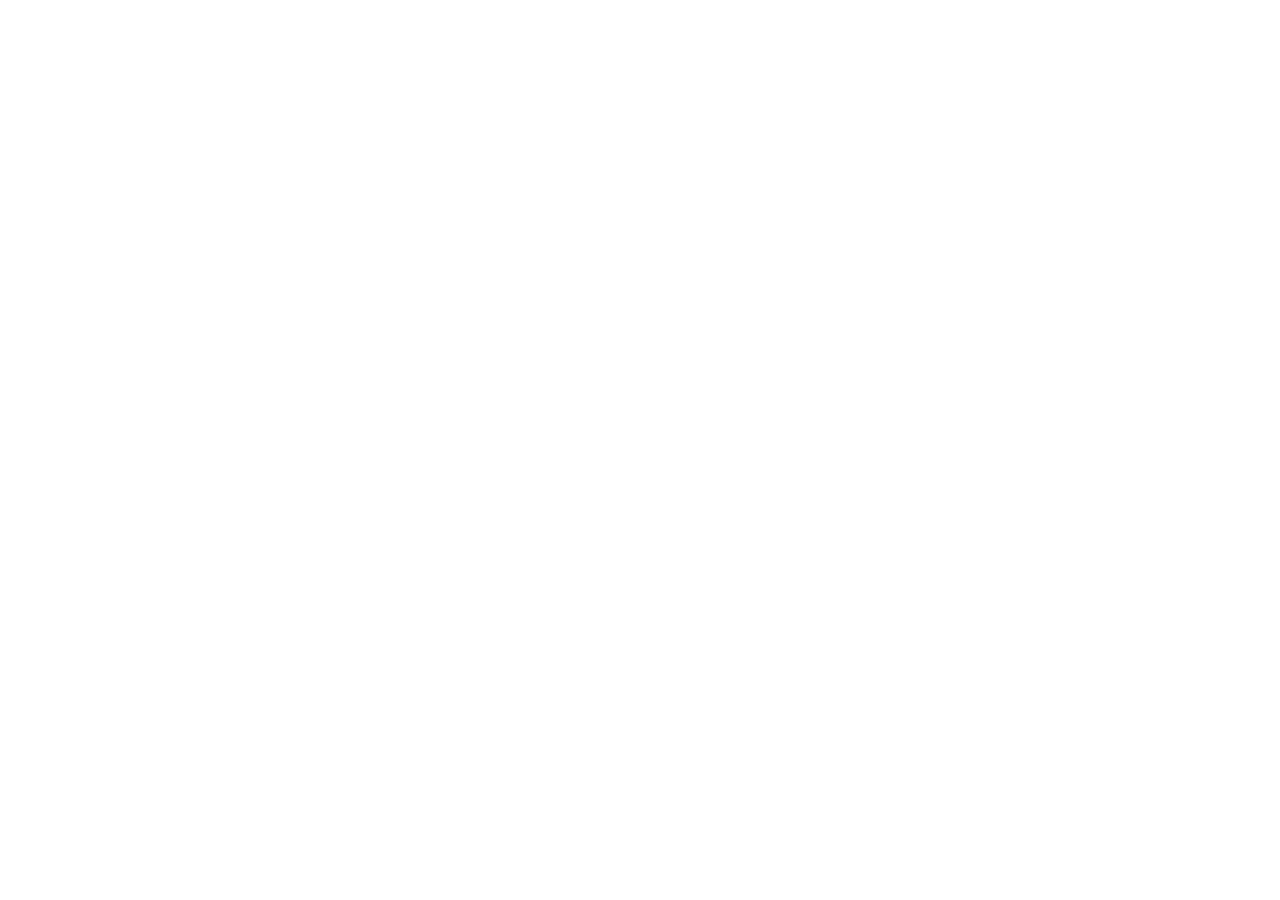
==== commit 0da45c20: "Receipt pages now redirect to the Netlify platform; remove temporary deploy bundle Co-Authored-By: C" ====
--- a/receipt/index.html
+++ b/receipt/index.html
@@ -1,863 +1,5 @@
 <!doctype html>
-<html lang="ar" dir="rtl">
-<head>
-<meta charset="utf-8">
-<meta name="viewport" content="width=device-width,initial-scale=1,viewport-fit=cover">
-<meta name="theme-color" content="#0A1820">
-<meta name="robots" content="noindex,nofollow">
-<title>استلام العقار · نمو العقارية</title>
-<meta name="description" content="نموذج استلام عقارات جمعية مكنون لمشرفي العقارات">
-<link rel="preconnect" href="https://fonts.googleapis.com"><link rel="preconnect" href="https://fonts.gstatic.com" crossorigin>
-<link rel="stylesheet" href="https://fonts.googleapis.com/css2?family=Readex+Pro:wght@300;400;500&display=swap">
-<link rel="icon" href="[data-uri]">
-<style>@font-face{font-family:"BW";font-weight:300;font-display:swap;src:url([data-uri]) format("woff2")}@font-face{font-family:"BW";font-weight:400;font-display:swap;src:url([data-uri]) format("woff2")}/* Layout: one calm column on the NMO dusk gradient; logo top-right; sticky progress of square modules; questions separated by space and hairlines, controls with soft rounded edges */
-:root{
-  --grad:linear-gradient(180deg,#0A1820 0%,#10242C 28%,#1C343D 58%,#30484F 82%,#5E6560 94%,#8A7D66 100%);
-  --ink:#EEF0EE; --ink-2:#C9D2D4; --mute:#A3B2B6; --faint:#7F9196;
-  --line:rgba(241,241,241,.14); --line-2:rgba(241,241,241,.08);
-  --veil:rgba(241,241,241,.055); --veil-2:rgba(241,241,241,.1);
-  --panel:rgba(9,22,29,.6); --bar:rgba(9,21,28,.94);
-  --acc:#E6D9BF; --acc-ink:#0B1A21; --acc-soft:rgba(230,217,191,.13);
-  --ok:#8FC0B2; --ok-soft:rgba(143,192,178,.14); --warn:#D9C190; --warn-soft:rgba(217,193,144,.14);
-  --bad:#E39C93; --bad-soft:rgba(227,156,147,.14); --opp:#A9C6D4; --opp-soft:rgba(169,198,212,.14);
-  --f:"Readex Pro","Segoe UI",Tahoma,Arial,sans-serif;
-  --fd:"BW","Readex Pro",Tahoma,sans-serif;
-  --r:14px; --r-lg:24px;
-  color-scheme:dark;
-}
-*{box-sizing:border-box}
-html{-webkit-text-size-adjust:100%}
-body{margin:0;background:#0B1A21;color:var(--ink);font-family:var(--f);font-size:16px;line-height:1.75;-webkit-font-smoothing:antialiased;min-height:100vh}
-body::before{content:"";position:fixed;inset:0;background:var(--grad);z-index:-1}
-button,input,textarea,select{font:inherit;color:inherit}
-:focus-visible{outline:2px solid var(--acc);outline-offset:3px}
-[hidden]{display:none!important}
-.num,.tnum{font-variant-numeric:tabular-nums}
-.ltr{direction:ltr;unicode-bidi:isolate}
-.muted{color:var(--mute)}
-
-/* top bar */
-.top{position:sticky;top:0;z-index:30;background:var(--bar);-webkit-backdrop-filter:blur(14px);backdrop-filter:blur(14px);border-bottom:1px solid var(--line-2);padding-top:env(safe-area-inset-top,0px)}
-.top-in{max-width:640px;margin:0 auto;padding:14px max(20px,env(safe-area-inset-right,0px)) 12px max(20px,env(safe-area-inset-left,0px));display:grid;gap:12px}
-.top-row{display:flex;align-items:center;justify-content:space-between;gap:12px;min-height:34px}
-.logo{display:block;height:30px;width:auto;color:var(--ink);flex:none}
-.logo svg{height:100%;width:auto;display:block}
-.top-meta{font-size:12.5px;color:var(--mute);text-align:left;line-height:1.5;min-width:0}
-.top-meta b{color:var(--ink);font-weight:500;display:block;font-size:13px;white-space:nowrap;overflow:hidden;text-overflow:ellipsis;max-width:52vw}
-.px{display:grid;grid-template-columns:repeat(24,minmax(0,1fr));gap:3px}
-.px i{display:block;aspect-ratio:1;background:rgba(241,241,241,.12);border-radius:2px}
-.px i.on{background:var(--acc)}
-.steps{display:grid;grid-template-columns:repeat(6,minmax(0,1fr));gap:4px}
-.steps button{appearance:none;background:none;border:0;border-top:2px solid var(--line);padding:6px 0 0;font-size:11.5px;color:var(--faint);cursor:pointer;text-align:start;line-height:1.35;white-space:nowrap;overflow:hidden;text-overflow:ellipsis}
-.steps button.done{border-top-color:var(--acc);color:var(--mute)}
-.steps button[aria-current="step"]{border-top-color:var(--ink);color:var(--ink);font-weight:500}
-
-/* page column */
-.wrap{max-width:640px;margin:0 auto;padding-left:max(20px,env(safe-area-inset-left,0px));padding-right:max(20px,env(safe-area-inset-right,0px))}
-main.wrap{padding-block:8px 140px}
-.screen-h{padding-block:34px 8px;display:grid;gap:8px}
-.eyebrow{font-size:12.5px;color:var(--acc);letter-spacing:.02em}
-h1,h2{font-family:var(--fd);font-weight:300;margin:0;line-height:1.25;text-wrap:balance;letter-spacing:-.005em}
-h1{font-size:clamp(34px,8vw,48px)}
-h2{font-size:clamp(26px,6vw,32px)}
-.lede{color:var(--ink-2);font-size:16.5px;margin:0;max-width:56ch;text-wrap:pretty}
-
-/* welcome */
-.hero{padding-block:28px 6px;display:grid;gap:18px}
-#sym{width:132px;height:120px;display:block}
-.facts{display:flex;flex-wrap:wrap;gap:10px 26px;margin-top:6px}
-.fact{display:grid;gap:0}
-.fact b{font-family:var(--fd);font-weight:300;font-size:28px;line-height:1.2;font-variant-numeric:tabular-nums}
-.fact span{font-size:13px;color:var(--mute)}
-.howto{list-style:none;margin:30px 0 0;padding:0;display:grid;gap:0;border-top:1px solid var(--line)}
-.howto li{display:grid;grid-template-columns:34px 1fr;gap:12px;padding:16px 0;border-bottom:1px solid var(--line-2);color:var(--ink-2)}
-.howto li span{font-family:var(--fd);color:var(--acc);font-size:15px}
-.howto li b{color:var(--ink);font-weight:500}
-.prop-pill{display:flex;gap:12px;align-items:center;margin-top:22px;padding:14px 16px;border-radius:var(--r);background:var(--veil);border:1px solid var(--line)}
-.prop-pill .c{font-size:12.5px;color:var(--acc)}
-.prop-pill b{font-weight:500;display:block}
-
-/* question blocks */
-.q{padding-block:30px;border-bottom:1px solid var(--line-2);scroll-margin-top:170px}
-.q:last-child{border-bottom:0}
-.q.miss .q-t{color:var(--bad)}
-.q-h{display:flex;gap:12px;align-items:baseline}
-.q-n{font-family:var(--fd);font-size:14px;color:var(--acc);min-width:20px;font-variant-numeric:tabular-nums}
-.q-t{font-size:18px;font-weight:500;margin:0;line-height:1.55;text-wrap:pretty}
-.help{font-size:14px;color:var(--mute);margin:6px 0 0;padding-inline-start:32px;line-height:1.7}
-.ctl{margin-top:16px;padding-inline-start:32px}
-.sub{margin-top:20px;margin-inline-start:32px;padding-inline-start:16px;border-inline-start:2px solid rgba(230,217,191,.45);display:grid;gap:20px}
-.lbl{display:block;font-size:14.5px;font-weight:500;margin-bottom:10px}
-.lbl small{font-weight:400;color:var(--faint);margin-inline-start:6px;font-size:12.5px}
-.note{font-size:13.5px;color:var(--mute);margin:0;line-height:1.7}
-.note.warn{color:var(--warn)}
-.req{color:var(--bad)}
-@media (max-width:420px){.help,.ctl{padding-inline-start:0}.sub{margin-inline-start:0}}
-
-.seg{display:flex;gap:8px;flex-wrap:wrap}
-.seg button{flex:1 1 0;min-width:0;min-height:52px;padding:8px 12px;border:1px solid var(--line);background:var(--veil);font-size:15.5px;cursor:pointer;border-radius:var(--r);transition:background .15s,border-color .15s,color .15s}
-.seg button:hover{border-color:rgba(230,217,191,.55)}
-.seg button[aria-checked="true"]{background:var(--acc);border-color:var(--acc);color:var(--acc-ink);font-weight:500}
-.seg.sm button{min-height:44px;font-size:14px}
-.chips{display:flex;flex-wrap:wrap;gap:8px}
-.chip{min-height:42px;padding:7px 15px;border:1px solid var(--line);background:var(--veil);font-size:14.5px;border-radius:999px;cursor:pointer;text-align:start;line-height:1.45;transition:background .15s,border-color .15s}
-.chip:hover{border-color:rgba(230,217,191,.55)}
-.chip[aria-pressed="true"],.chip[aria-checked="true"]{background:var(--acc-soft);border-color:var(--acc);color:var(--acc)}
-.chip[aria-pressed="true"]::before{content:"✓";margin-inline-end:7px;font-weight:600}
-.chip small{display:block;font-size:12px;color:var(--faint)}
-.chip.alert[aria-pressed="true"]{background:var(--bad-soft);border-color:var(--bad);color:var(--bad)}
-.units{display:grid;grid-template-columns:repeat(auto-fill,minmax(62px,1fr));gap:6px}
-.units .chip{border-radius:12px;min-height:40px;padding:4px 0;text-align:center;font-size:13.5px;direction:ltr}
-.units .chip[aria-pressed="true"]::before{content:none}
-.units .chip[aria-pressed="true"]{background:var(--acc);color:var(--acc-ink);border-color:var(--acc)}
-.ucount{font-size:13.5px;color:var(--mute);margin-top:10px}
-.ucount b{color:var(--ink);font-weight:500}
-
-.fld{display:grid;gap:8px;font-size:14.5px;font-weight:500}
-.fld .cur{font-weight:400;color:var(--faint);font-size:12.5px}
-.fld input,.fld textarea,.fld select{font-size:16px;font-weight:400;color:var(--ink);background:var(--veil);border:1px solid var(--line);border-radius:var(--r);padding:12px 14px;min-height:52px;width:100%}
-.fld textarea{min-height:92px;resize:vertical;line-height:1.65}
-.fld input::placeholder,.fld textarea::placeholder{color:var(--faint)}
-.fld input:focus,.fld textarea:focus{outline:none;border-color:var(--acc);box-shadow:0 0 0 3px rgba(230,217,191,.18)}
-.fld .count{font-size:12px;color:var(--faint);font-weight:400;text-align:left}
-.row2{display:grid;grid-template-columns:1fr 1fr;gap:12px}
-@media (max-width:420px){.row2{grid-template-columns:1fr}}
-
-.up{display:flex;align-items:center;gap:10px;flex-wrap:wrap}
-.up-btn{position:relative;display:inline-flex;align-items:center;gap:8px;min-height:46px;padding:8px 16px;border:1px dashed rgba(230,217,191,.6);color:var(--acc);cursor:pointer;font-size:14.5px;border-radius:var(--r);background:var(--veil)}
-.up-btn:focus-within{outline:2px solid var(--acc);outline-offset:2px}
-.up-btn input{position:absolute;inset:0;opacity:0;cursor:pointer;width:100%}
-.up-btn svg{width:17px;height:17px;flex:none}
-.file{display:inline-flex;align-items:center;gap:8px;font-size:13.5px;max-width:100%;min-width:0;background:var(--veil);border-radius:12px;padding:4px 6px 4px 4px}
-.file span{overflow:hidden;text-overflow:ellipsis;white-space:nowrap;max-width:46vw}
-.file img,.file .ic{width:38px;height:38px;object-fit:cover;flex:none;border-radius:9px;background:var(--veil-2);display:grid;place-items:center;color:var(--mute)}
-.x{appearance:none;border:0;background:none;color:var(--mute);cursor:pointer;font-size:19px;line-height:1;padding:4px 8px;border-radius:8px}
-.x:hover{color:var(--bad)}
-
-.docs{display:grid}
-.doc{display:grid;gap:10px;padding:16px 0;border-bottom:1px solid var(--line-2)}
-.doc:first-child{padding-top:0}
-.doc:last-child{border-bottom:0}
-.doc-n{font-size:15.5px;font-weight:500;line-height:1.5}
-.doc-n small{display:block;font-weight:400;font-size:12.5px;color:var(--faint)}
-
-.shots{display:grid;grid-template-columns:repeat(3,minmax(0,1fr));gap:8px}
-.shot{aspect-ratio:1;position:relative;background:var(--veil);border:1px dashed var(--line);border-radius:var(--r);display:grid;place-items:center;text-align:center;font-size:13px;color:var(--mute);overflow:hidden;line-height:1.5}
-.shot.add{cursor:pointer;border-color:rgba(230,217,191,.6);color:var(--acc)}
-.shot.add:focus-within{outline:2px solid var(--acc);outline-offset:2px}
-.shot.add input{position:absolute;inset:0;opacity:0;cursor:pointer;width:100%}
-.shot.add b{display:block;font-size:26px;font-weight:200;line-height:1}
-.shot img{position:absolute;inset:0;width:100%;height:100%;object-fit:cover}
-.shot .x{position:absolute;top:6px;inset-inline-end:6px;background:rgba(9,21,28,.75);color:#fff;width:28px;height:28px;padding:0;border-radius:50%}
-.shot-label{font-size:14.5px;font-weight:500;margin:0 0 10px}
-.shot-label small{font-weight:400;color:var(--faint);margin-inline-start:6px}
-
-.ack{display:flex;gap:14px;align-items:flex-start;cursor:pointer;padding:16px;border:1px solid var(--line);border-radius:var(--r);background:var(--veil);width:100%;text-align:start;font-size:15.5px;line-height:1.7}
-.ack .box{width:24px;height:24px;border:1.5px solid var(--acc);border-radius:7px;flex:none;display:grid;place-items:center;margin-top:2px;color:var(--acc-ink)}
-.ack[aria-checked="true"] .box{background:var(--acc)}
-.meta-auto{display:grid;grid-template-columns:auto 1fr;gap:4px 16px;font-size:14px;margin:16px 0 0}
-.meta-auto dt{color:var(--mute)}
-.meta-auto dd{margin:0}
-
-/* property card */
-.pcard{margin-top:26px;padding:20px 20px 16px;border-radius:var(--r-lg);background:var(--panel);border:1px solid var(--line)}
-.pcard .top2{display:flex;justify-content:space-between;align-items:baseline;gap:10px;font-size:12.5px;color:var(--mute)}
-.pcard .top2 .c{color:var(--acc)}
-.pcard h3{margin:6px 0 14px;font-family:var(--fd);font-weight:300;font-size:22px;line-height:1.35}
-.kv{display:grid;grid-template-columns:auto 1fr;gap:8px 18px;margin:0;font-size:14.5px}
-.kv dt{color:var(--mute)}
-.kv dd{margin:0;font-weight:500;font-variant-numeric:tabular-nums;min-width:0;overflow-wrap:anywhere}
-.kv dd small{font-weight:400;color:var(--faint);margin-inline-start:6px;font-size:12px}
-.maplink{display:inline-flex;gap:6px;margin-top:14px;font-size:14px;color:var(--acc);text-underline-offset:4px}
-
-/* picker */
-.pick-list{list-style:none;margin:10px 0 0;padding:0;max-height:340px;overflow:auto;border-radius:var(--r);border:1px solid var(--line);background:rgba(9,21,28,.5)}
-.pick-list li button{all:unset;box-sizing:border-box;display:grid;grid-template-columns:76px 1fr;gap:10px;width:100%;padding:12px 14px;cursor:pointer;border-bottom:1px solid var(--line-2);font-size:14.5px}
-.pick-list li button:hover,.pick-list li button:focus-visible{background:var(--veil-2)}
-.pick-list li button .c{color:var(--acc);font-size:13px;direction:ltr;text-align:right}
-.pick-list li button small{display:block;color:var(--faint);font-size:12.5px}
-.pick-empty{padding:14px;color:var(--mute);font-size:14px}
-
-/* bottom action bar */
-.bar{position:fixed;inset:auto 0 0 0;z-index:30;background:var(--bar);-webkit-backdrop-filter:blur(14px);backdrop-filter:blur(14px);border-top:1px solid var(--line-2);padding-bottom:env(safe-area-inset-bottom,0px)}
-.bar-in{max-width:640px;margin:0 auto;padding:12px max(20px,env(safe-area-inset-right,0px)) 12px max(20px,env(safe-area-inset-left,0px));display:flex;gap:10px;align-items:center}
-.bar-note{font-size:12.5px;color:var(--mute);flex:1;min-width:0;line-height:1.5}
-.btn{min-height:52px;padding:0 22px;font-size:15.5px;border-radius:var(--r);cursor:pointer;border:1px solid var(--line);background:var(--veil);white-space:nowrap}
-.btn:hover{border-color:rgba(230,217,191,.55)}
-.btn.pri{background:var(--acc);border-color:var(--acc);color:var(--acc-ink);font-weight:500;flex:1}
-.btn.pri:hover{filter:brightness(1.04)}
-.btn[disabled]{opacity:.4;cursor:default}
-.btn.ghost{background:none}
-.linkbtn{appearance:none;background:none;border:0;padding:2px 0;color:var(--acc);text-decoration:underline;text-underline-offset:4px;cursor:pointer;font-size:14px}
-
-/* review */
-.missing{margin:22px 0 0;padding:18px;border-radius:var(--r-lg);background:var(--bad-soft);border:1px solid rgba(227,156,147,.35)}
-.missing b{display:block;color:var(--bad);font-weight:500;margin-bottom:10px}
-.missing ul{margin:0;padding:0;list-style:none;display:flex;flex-wrap:wrap;gap:8px}
-.missing button{appearance:none;border:1px solid rgba(227,156,147,.6);background:none;color:var(--ink);font-size:13.5px;padding:5px 12px;border-radius:999px;cursor:pointer}
-.rv-sec{padding-block:24px;border-bottom:1px solid var(--line-2)}
-.rv-sec h3{display:flex;justify-content:space-between;align-items:baseline;gap:10px;margin:0 0 12px;font-size:16px;font-weight:500}
-.rv-sec h3 .no{font-family:var(--fd);color:var(--acc);font-size:13px;margin-inline-end:10px}
-.dl{display:grid;grid-template-columns:minmax(120px,auto) minmax(0,1fr);margin:0}
-.dl dt,.dl dd{padding:9px 0;border-bottom:1px solid var(--line-2);font-size:14.5px;margin:0}
-.dl dt{color:var(--mute);padding-inline-end:16px}
-.dl dd{min-width:0;overflow-wrap:anywhere}
-.dl dd small{display:block;color:var(--mute);font-size:12.5px}
-.pill{display:inline-flex;align-items:center;gap:8px;font-size:13px;font-weight:500;padding:4px 12px;border-radius:999px;white-space:nowrap;line-height:1.6}
-.pill::before{content:"";width:7px;height:7px;background:currentColor;border-radius:2px;flex:none}
-.pill.ready{background:var(--ok-soft);color:var(--ok)}
-.pill.notes{background:var(--warn-soft);color:var(--warn)}
-.pill.blocked{background:var(--bad-soft);color:var(--bad)}
-.pill.wait{background:var(--veil-2);color:var(--ink-2)}
-.flags{display:grid}
-.flag{display:grid;grid-template-columns:4px minmax(0,1fr) auto;gap:12px;padding:11px 0;border-bottom:1px solid var(--line-2);align-items:start;font-size:14.5px;line-height:1.6}
-.flag .sv{align-self:stretch;background:var(--faint);border-radius:2px}
-.flag.red .sv{background:var(--bad)} .flag.amber .sv{background:var(--warn)} .flag.opp .sv{background:var(--opp)}
-.flag .team{font-size:12.5px;color:var(--mute);white-space:nowrap}
-.empty{font-size:14.5px;color:var(--mute);padding:8px 0;margin:0}
-
-/* chain */
-.chain{list-style:none;margin:18px 0 0;padding:0;display:grid}
-.chain li{display:grid;grid-template-columns:28px 1fr;gap:14px;position:relative;padding-bottom:22px}
-.chain li::before{content:"";position:absolute;inset-inline-start:13px;top:28px;bottom:2px;width:2px;background:var(--line)}
-.chain li:last-child::before{display:none}
-.chain .dot{width:28px;height:28px;border-radius:9px;border:1.5px solid var(--line);display:grid;place-items:center;font-size:13px;color:var(--mute);background:rgba(9,21,28,.6)}
-.chain li.done .dot{background:var(--acc);border-color:var(--acc);color:var(--acc-ink)}
-.chain li.now .dot{border-color:var(--acc);color:var(--acc)}
-.chain li.back .dot{border-color:var(--bad);color:var(--bad)}
-.chain b{font-weight:500;display:block;line-height:1.5}
-.chain small{color:var(--mute);font-size:13px;display:block;line-height:1.6}
-
-/* sending / done */
-.center{min-height:60vh;display:grid;align-content:center;gap:18px;padding-block:40px}
-.ref{font-family:var(--fd);font-size:30px;font-weight:300;direction:ltr;text-align:right}
-.bar-prog{height:6px;border-radius:999px;background:var(--veil-2);overflow:hidden}
-.bar-prog i{display:block;height:100%;background:var(--acc);border-radius:999px;transition:width .3s}
-.toast{position:fixed;inset-inline:16px;bottom:calc(92px + env(safe-area-inset-bottom,0px));z-index:40;max-width:520px;margin:0 auto;padding:14px 18px;border-radius:var(--r);background:#14262E;border:1px solid var(--line);color:var(--ink);font-size:14.5px;box-shadow:0 16px 40px rgba(0,0,0,.35)}
-.toast.err{border-color:rgba(227,156,147,.6)}
-.preview-ribbon{font-size:12.5px;color:var(--warn);background:var(--warn-soft);border-radius:999px;padding:3px 12px;display:inline-block}
-
-@media (prefers-reduced-motion:reduce){*{transition:none!important;animation:none!important}}
-
-/* ---------- card layout (the phone card from the prototype) ---------- */
-.stage{min-height:100vh;padding:28px 16px 40px;display:grid;grid-template-columns:minmax(0,1fr);justify-items:center;align-content:start}
-.card{width:100%;min-width:0;max-width:480px;background:var(--panel);-webkit-backdrop-filter:blur(8px);backdrop-filter:blur(8px);border:1px solid var(--line);border-radius:22px;box-shadow:0 30px 80px rgba(0,0,0,.28)}
-.c-head{position:sticky;top:0;z-index:20;background:var(--bar);-webkit-backdrop-filter:blur(14px);backdrop-filter:blur(14px);border-bottom:1px solid var(--line);border-radius:22px 22px 0 0;padding:16px 20px 12px;display:grid;grid-template-columns:minmax(0,1fr);gap:12px}
-.c-brand{display:flex;justify-content:space-between;align-items:center;gap:12px}
-.c-brand .logo{height:26px}
-.c-brand small{font-size:12px;color:var(--mute)}
-.ex-bar{display:flex;align-items:center;justify-content:space-between;gap:8px;padding:10px 20px;background:var(--warn-soft);color:var(--warn);font-size:13px;flex-wrap:wrap}
-.ph-row{display:flex;justify-content:space-between;align-items:center;gap:10px;font-size:13px;color:var(--mute)}
-.ph-row .code{color:var(--ink);font-weight:500}
-.ph-row>span:first-child{min-width:0;overflow:hidden;text-overflow:ellipsis;white-space:nowrap}
-.mode{display:inline-flex;background:var(--veil);border:1px solid var(--line);border-radius:999px;padding:3px;flex:none}
-.mode button{appearance:none;border:0;background:none;color:var(--mute);font-size:12.5px;padding:5px 12px;border-radius:999px;cursor:pointer;white-space:nowrap}
-.mode button[aria-checked="true"]{background:var(--acc);color:var(--acc-ink);font-weight:500}
-.ph-title{display:flex;justify-content:space-between;align-items:baseline;gap:10px}
-.ph-title h2{font-family:var(--f);font-weight:500;font-size:18px;line-height:1.4}
-.ph-title .pct{font-family:var(--fd);font-size:24px;font-weight:300;font-variant-numeric:tabular-nums;color:var(--acc)}
-.c-body{padding:0 20px}
-.c-foot{position:sticky;bottom:0;z-index:20;background:var(--bar);-webkit-backdrop-filter:blur(14px);backdrop-filter:blur(14px);border-top:1px solid var(--line);border-radius:0 0 22px 22px;padding:12px 20px calc(12px + env(safe-area-inset-bottom,0px));display:flex;gap:10px}
-.c-body .q{padding-block:24px}
-.c-body .help,.c-body .ctl{padding-inline-start:28px}
-.c-body .sub{margin-inline-start:28px}
-.stephd{display:flex;align-items:baseline;gap:12px;padding:30px 0 4px;border-top:1px solid var(--line)}
-.stephd.first{border-top:0}
-.stephd .no{font-family:var(--fd);font-size:13px;color:var(--acc);font-variant-numeric:tabular-nums}
-.stephd h3{margin:0;font-family:var(--fd);font-size:20px;font-weight:300}
-.when{margin:0 0 2px;font-size:12px;color:var(--acc)}
-.intro{padding-block:26px 6px;display:grid;gap:14px}
-.intro h1{font-size:34px}
-.intro p{margin:0;color:var(--ink-2)}
-.kpis{display:flex;gap:22px;flex-wrap:wrap}
-.kpis div{display:grid}
-.kpis b{font-family:var(--fd);font-weight:300;font-size:24px;line-height:1.2}
-.kpis span{font-size:12.5px;color:var(--mute)}
-.upbox{margin-top:4px;padding:18px;border-radius:18px;background:var(--veil);border:1px solid var(--line);display:grid;gap:14px}
-.upbox ol{margin:0;padding:0 18px 0 0;display:grid;gap:6px;font-size:14.5px}
-.upbox ol li::marker{color:var(--acc)}
-.upbox .tip{font-size:13.5px;color:var(--ink-2);line-height:1.8;background:rgba(9,21,28,.45);border-radius:12px;padding:12px 14px}
-.upbox .tip b{color:var(--acc);font-weight:500}
-.btn-link{display:inline-flex;align-items:center;justify-content:center;gap:8px;min-height:50px;padding:0 18px;border-radius:var(--r);background:var(--acc);color:var(--acc-ink);font-weight:500;text-decoration:none;font-size:15px}
-.btn-link.ghost{background:none;border:1px solid var(--line);color:var(--ink)}
-.fbox{border-radius:16px;overflow:hidden;border:1px solid var(--line);background:#fff;height:min(72vh,720px)}
-.fbox iframe{width:100%;height:100%;border:0;display:block}
-.steps-note{font-size:13.5px;color:var(--ink-2);display:grid;gap:8px;margin:0;padding:0 18px 0 0}
-@media (max-width:560px){
-  .stage{padding:0}
-  .card{max-width:none;border-radius:0;border:0;box-shadow:none;background:transparent;-webkit-backdrop-filter:none;backdrop-filter:none}
-  .c-head{border-radius:0;padding-top:calc(14px + env(safe-area-inset-top,0px))}
-  .c-foot{border-radius:0;position:fixed;inset:auto 0 0 0}
-  .c-body{padding-bottom:110px}
-  .c-body .help,.c-body .ctl{padding-inline-start:0}
-  .c-body .sub{margin-inline-start:0}
-}
-
-/* ---------- report page ---------- */
-.r-in{max-width:880px;margin:0 auto;padding-left:max(20px,env(safe-area-inset-left,0px));padding-right:max(20px,env(safe-area-inset-right,0px))}
-.r-head{padding-block:calc(26px + env(safe-area-inset-top,0px)) 26px;border-bottom:1px solid var(--line)}
-.r-head .r-in{display:grid;gap:12px}
-.r-head .c-brand{margin-bottom:18px}
-.r-meta{display:flex;flex-wrap:wrap;gap:8px 18px;align-items:center;font-size:13.5px}
-main.r-in{padding-block:6px 60px}
-.teams{display:grid;grid-template-columns:repeat(auto-fit,minmax(260px,1fr));gap:6px 34px}
-.team h4{margin:12px 0 2px;font-size:13.5px;font-weight:500;color:var(--mute)}
-.r-foot{font-size:12.5px;color:var(--faint);margin-top:30px;line-height:1.8}
-</style>
-</head>
-<body>
-<div class="stage"><div class="card" id="card"></div></div>
-<script>window.NMO_LOGO="<svg xmlns=\"http://www.w3.org/2000/svg\" viewBox=\"0 6 622 102\" role=\"img\" aria-label=\"نمو العقارية\"><g fill=\"currentColor\"><path d=\"M349.8 40.2V44.1H343.8Q343.4 47.5 341.9 49.5Q340.4 51.4 337.5 52.2Q334.6 53.1 329.6 53.1Q327.3 53.1 324.3 52.7Q321.3 52.2 318.5 51.6L317.7 47.4Q324.2 49.1 329.5 49.1Q333.3 49.1 335.5 48.7Q337.7 48.2 338.7 47.1Q339.7 46.1 339.9 44.1H330.2Q323.6 44.1 320 41.3Q316.4 38.4 316.4 33V33Q316.4 29.6 317.9 27.1Q319.5 24.5 322.4 23.2Q325.3 21.8 329.3 21.8H343.6H343.9V40.2ZM339.9 40.2V25.7H328.5Q324.6 25.7 322.3 27.6Q320.1 29.6 320.1 33V33Q320.1 36.4 322.4 38.3Q324.6 40.2 328.5 40.2Z M357.4 44.1H349V40.2H357.4Z M365.1 44.1H356.6V40.2H365.1Z M372.7 44.1H364.3V40.2H372.7Z M380.3 44.1H371.9V40.2H380.3Z M388 44.1H379.5V40.2H388Z M395.6 44.1H387.2V40.2H395.6Z M403.2 44.1H394.8V40.2H403.2Z M410.9 44.1H402.4V40.2H410.9Z M418.5 44.1H410.1V40.2H418.5Z M426.1 44.1H417.7V40.2H426.1Z M433.8 44.1H425.3V40.2H433.8Z M472.4 40.2V44.1H464.9Q463.2 46.2 460.5 47.4Q457.8 48.5 454.4 48.5H450.4Q446.9 48.5 444.2 47.4Q441.4 46.2 439.6 44.1H433V40.2H437.5Q437 38.5 437 36.7V36.7Q437 33 438.7 30.3Q440.4 27.5 443.4 26Q446.4 24.5 450.4 24.5H454.4Q458.3 24.5 461.3 26Q464.2 27.5 465.8 30.3Q467.5 33 467.5 36.6V36.7Q467.5 38.5 467 40.2ZM463.5 36.5Q463.5 34.1 462.4 32.3Q461.2 30.5 459.2 29.5Q457.1 28.5 454.4 28.5H450.4Q447.6 28.5 445.5 29.5Q443.3 30.5 442.2 32.3Q441 34.2 441 36.6V36.6Q441 39 442.2 40.8Q443.3 42.6 445.5 43.6Q447.6 44.6 450.4 44.6H454.4Q457.1 44.6 459.2 43.6Q461.2 42.6 462.4 40.8Q463.5 38.9 463.5 36.6Z M480.9 44.1H471.6V40.2H476.9V21.8H480.9ZM476.6 14.4Q476.6 13.4 477.3 12.8Q478 12.1 479 12.1Q480 12.1 480.7 12.8Q481.3 13.4 481.3 14.4Q481.3 15.4 480.7 16Q480 16.6 479 16.6Q478 16.6 477.3 16Q476.6 15.4 476.6 14.4Z M36.2 41.4V44.1H27.1H16.2Q9.9 44.1 6.5 41.3Q3 38.4 3 33.2V33.2Q3 29.8 4.5 27.3Q6.1 24.8 8.9 23.5Q11.7 22.1 15.6 22.1H27.1V20.1H29.9V41.4ZM27.1 24.9H15.1Q10.7 24.9 8.2 27.1Q5.7 29.3 5.7 33.2V33.2Q5.7 37.1 8.2 39.2Q10.7 41.4 15.1 41.4H27.1ZM14.7 14.4Q14.7 13.7 15.3 13.1Q15.8 12.6 16.6 12.6Q17.4 12.6 17.9 13.1Q18.4 13.7 18.4 14.4Q18.4 15.2 17.9 15.7Q17.4 16.2 16.6 16.2Q15.8 16.2 15.3 15.7Q14.7 15.2 14.7 14.4ZM21.6 14.4Q21.6 13.7 22.1 13.1Q22.7 12.6 23.4 12.6Q24.2 12.6 24.7 13.1Q25.3 13.7 25.3 14.4Q25.3 15.2 24.7 15.7Q24.2 16.2 23.4 16.2Q22.7 16.2 22.1 15.7Q21.6 15.2 21.6 14.4Z M47.1 44.1H35.4V41.4H44.3V22.1H47.1ZM35.9 51.3Q35.9 50.6 36.5 50Q37 49.5 37.8 49.5Q38.5 49.5 39.1 50Q39.6 50.6 39.6 51.3Q39.6 52.1 39.1 52.6Q38.5 53.1 37.8 53.1Q37 53.1 36.5 52.6Q35.9 52.1 35.9 51.3ZM42.8 51.3Q42.8 50.6 43.3 50Q43.8 49.5 44.6 49.5Q45.4 49.5 45.9 50Q46.5 50.6 46.5 51.3Q46.5 52.1 45.9 52.6Q45.4 53.1 44.6 53.1Q43.8 53.1 43.3 52.6Q42.8 52.1 42.8 51.3Z M51 52.4 50.8 50.1Q53.4 50.4 55.3 50.4Q58.8 50.4 60.4 48.5Q62.1 46.5 62.1 42.4V22.1H64.9V42.4Q64.9 47.8 62.6 50.4Q60.4 53 55.8 53Q53.3 53 51 52.4Z M75.6 11.5V41.4H81.9V44.1H72.8V11.5Z M89.9 44.1H81.1V41.4H89.9Z M98 44.1H89.1V41.4H98Z M106 44.1H97.2V41.4H106Z M114 44.1H105.2V41.4H114Z M122.1 44.1H113.2V41.4H122.1Z M130.1 44.1H121.3V41.4H130.1Z M138.2 44.1H129.3V41.4H138.2Z M146.2 44.1H137.4V41.4H146.2Z M154.2 44.1H145.4V41.4H154.2Z M162.3 44.1H153.4V41.4H162.3Z M170.3 44.1H161.5V41.4H170.3Z M178.3 44.1H169.5V41.4H178.3Z M186.4 44.1H177.5V41.4H186.4Z M194.4 44.1H185.6V41.4H194.4Z M202.5 44.1H193.6V41.4H202.5Z M232.7 41.4H239V44.1H232.4H232.3H219.1H201.7V41.4H209.4Q207.6 40 206.7 37.9Q205.8 35.9 205.8 33.2V33.2Q205.8 29.8 207.4 27.3Q208.9 24.8 211.7 23.5Q214.6 22.1 218.4 22.1H232.7ZM229.9 41.4V24.9H218Q213.5 24.9 211 27.1Q208.5 29.3 208.5 33.2V33.2Q208.5 37.1 211 39.2Q213.5 41.4 218 41.4ZM216.9 14.9Q216.9 14.2 217.4 13.6Q218 13.1 218.7 13.1Q219.5 13.1 220 13.6Q220.6 14.2 220.6 14.9Q220.6 15.7 220 16.2Q219.5 16.7 218.7 16.7Q218 16.7 217.4 16.2Q216.9 15.7 216.9 14.9ZM223.7 14.9Q223.7 14.2 224.3 13.6Q224.8 13.1 225.6 13.1Q226.3 13.1 226.9 13.6Q227.4 14.2 227.4 14.9Q227.4 15.7 226.9 16.2Q226.3 16.7 225.6 16.7Q224.8 16.7 224.3 16.2Q223.7 15.7 223.7 14.9Z M267.8 41.4H278.1V44.1H238.2V41.4H247.7L241.4 26.2Q245.5 24 249.7 22.9Q253.9 21.7 257.8 21.7Q261.5 21.7 265.7 22.9Q269.8 24 274 26.3ZM250.4 41.4H264.9L270.8 27.8Q263.9 24.5 257.8 24.5Q251.6 24.5 244.7 27.8Z M282.7 41.4V11.5H285.5V44.1H277.3V41.4Z M297.1 44.1H294.3V11.5H297.1Z M32.5 96.9V67.3H36.6V100.8H30.4L6.6 70.7V100.8H2.5V67.3H8.9Z M63.3 97.4 77.8 67.3H84.9V100.8H80.8V70.2L65.9 100.8H60.6L45.7 70.2V100.8H41.6V67.3H48.7Z M89.2 84.1V84Q89.2 78.9 91.7 75Q94.2 71 98.8 68.9Q103.4 66.7 109.5 66.7Q115.7 66.7 120.2 68.9Q124.8 71 127.3 75Q129.8 78.9 129.8 84V84.1Q129.8 89.2 127.3 93.1Q124.8 97 120.2 99.2Q115.7 101.3 109.5 101.3Q103.4 101.3 98.8 99.2Q94.2 97 91.7 93.1Q89.2 89.2 89.2 84.1ZM125.7 84.1V84Q125.7 80 123.7 76.9Q121.7 73.9 118 72.2Q114.4 70.6 109.5 70.6Q104.6 70.6 101 72.2Q97.3 73.9 95.4 76.9Q93.4 79.9 93.4 84V84.1Q93.4 88.1 95.4 91.1Q97.4 94.2 101 95.8Q104.7 97.5 109.5 97.5Q114.4 97.5 118 95.8Q121.7 94.2 123.7 91.1Q125.7 88.1 125.7 84.1Z M177.7 100.8H174.4L164.9 87H164.1H147V100.8H144.2V67.3H164.1Q169.5 67.3 172.6 69.8Q175.8 72.4 175.8 76.9V77Q175.8 80.7 173.7 83.2Q171.6 85.7 167.9 86.6ZM163.9 84.3Q168 84.3 170.4 82.4Q172.8 80.4 172.8 77V77Q172.8 73.5 170.4 71.8Q168 70 163.9 70H147V84.3Z M209.8 100.8H181.6V67.3H209.6V70H184.4V82.1H208V84.8H184.4V98.1H209.8Z M250.5 100.8H247.4L241.7 89.9H220.9L215.2 100.8H212.2L229.6 67.3H232.9ZM240.5 87.4 231.3 69.8 222.1 87.4Z M282.1 100.8H253.9V67.3H256.7V98.1H282.1Z M323.6 100.8H295.4V67.3H323.5V70H298.3V82.1H321.8V84.8H298.3V98.1H323.6Z M326.7 98.1 328.1 95.7Q331.1 97.3 334.3 98Q337.5 98.6 341.1 98.6Q346.9 98.6 350.3 97Q353.8 95.4 353.8 92.3V92.2Q353.8 90.2 352.4 88.9Q351 87.5 348.4 86.6Q345.7 85.6 341.2 84.7Q336.6 83.8 333.6 82.6Q330.6 81.5 329 79.7Q327.5 77.9 327.5 75.2V75.1Q327.5 72.5 329.1 70.7Q330.8 68.8 333.9 67.8Q337 66.8 341.3 66.8Q345.3 66.8 349.2 67.6Q353 68.4 355.4 69.8L354 72.1Q351.9 70.9 348.4 70.2Q344.8 69.4 341.3 69.4Q336.2 69.4 333.3 70.9Q330.4 72.4 330.4 74.9V75Q330.4 76.7 331.5 77.9Q332.6 79.1 335.1 80Q337.7 81 342.2 81.9Q347.8 83 350.9 84.4Q354 85.8 355.4 87.7Q356.7 89.5 356.7 92.1V92.2Q356.7 96.6 352.6 99Q348.5 101.3 341.2 101.3Q332.8 101.3 326.7 98.1Z M376.8 100.8H373.9V70H358.4V67.3H392.2V70H376.8Z M423.8 100.8H420.8L415.1 89.9H394.2L388.6 100.8H385.6L402.9 67.3H406.3ZM413.8 87.4 404.6 69.8 395.5 87.4Z M435.5 100.8H432.6V70H417.1V67.3H451V70H435.5Z M482.7 100.8H454.4V67.3H482.5V70H457.3V82.1H480.9V84.8H457.3V98.1H482.7Z\"/><path fill-rule=\"evenodd\" transform=\"translate(522,12) scale(0.80357) translate(-421,-131)\" d=\"M447,131 L545,131 L545,207 L519,243 L421,243 L421,167 Z M478,161 L502,161 L502,193 L488,213 L464,213 L464,181 Z\"/></g></svg>";window.NMO_CFG={"preview": false, "formsBase": "https://forms.cloud.microsoft/Pages/ResponsePage.aspx?id=", "formId": "U45g-NyQ_E6hrw7Uq9RLU5jTfIV2tEZCuuoIhau6ZtBUQ0FLNVhGV1kwOVZDTkU5MUxGSzdMTVdFTC4u", "qmap": {"ref": "rec602d5837894ee6b4f7d40ac9b70cec", "code": "r03d262169573466c8210123ddca3cacd", "name": "r6ce9819dbca249cab099348725e2d6b2", "sup": "r4155f724d802414b94f446cb8a912134", "phone": "rc081f153df5944d1a31a04721f55bef8", "email": "r65b1111711514457ace11fc568759b88", "status": "rcf8b64457f544c08bc75d1bd6db35404", "teams": "r283191bb71f34a9b98f676287f942752", "verify": "re313c6cd32604614890599d171bb9788", "waqf": "ra7d4468b61344f539ad4f5890a2419fd", "docs": "rac8ae4810d7d416081f380ec5532307d", "vac": "r5415e439939f4670b3ee77e9803471d0", "off": "r002acaadfcf64f32b7f974dedce037b5", "arr": "r6b5e542696ef4ac794627c19f6bc58b4", "mnt": "ra8401ff2f2bc49c3ad7ac0551a244008", "meters": "re32e23a2c1b74674b5164640ab689460", "viol": "rbdbb78288fb0408080fe24a1ba770c82", "opp": "reba8f252d3ba46dfa0a97be79c726036", "notes": "r715abd3a9fe54e4887b6f08e9259573c", "files": "r0cecda9089ad437c9c618a082a0ace01", "link": "r366a7e411b584a6ea2b9f0abf7d656e8"}, "reportUrl": "https://asiim14144-rgb.github.io/nmo-workspace/receipt/report.html"};window.NMO_PROPS=[{"code":"NMO-001","name":"عمارة الطويلعة - منفوحة","full":"عمارة الطويلعة بحي منفوحة","district":"منفوحة","type":"عمارة · سكني","units":10,"lat":24.613153,"lng":46.712058,"unitList":["U01","U02","U03","U04","U05","U06","U07","U08","U09","U10"]},{"code":"NMO-002","name":"عمارة المكتبة والمعهد - معكال","full":"وقف عمارة المكتبة والمعهد بحي معكال","district":"معكال","type":"عمارة · تجاري + مكتبي","units":28,"lat":24.620643,"lng":46.714188,"unitList":["U01","U02","U03","U04","U05","U06","U07","U08","U09","U10","U11","U12","U13","U14","U15","U16","U17","U18","U19","U20","U21","U22","U23","U24","U25","U26","U27","U28"]},{"code":"NMO-003","name":"عمارة زمزم - العود","full":"وقف عمارة زمزم بحي العود","district":"العود","type":"عمارة · تجاري سكني","units":13,"lat":24.630669,"lng":46.718985,"unitList":["U01","U02","U03","U04","U05","U06","U07","U08","U09","U10","U11","U12","U13"]},{"code":"NMO-004","name":"عمارة البشير - البطحاء","full":"وقف عمارة البشير بحي البطحاء","district":"البطحاء","type":"عمارة · تجاري سكني","units":17,"lat":24.637931,"lng":46.716947,"unitList":["U01","U02","U03","U04","U05","U06","U07","U08","U09","U10","U11","U12","U13","U14","U15","U16","U17"]},{"code":"NMO-005","name":"فلل مركز الروضة (بغلف الغربية) - النهضة","full":"وقف فلل مركز الروضة (بغلف الغربية) بحي النهضة","district":"النهضة","type":"فيلا · سكني","units":10,"lat":24.767677,"lng":46.824424,"unitList":["U01","U02","U03","U04","U05","U06","U07","U08","U09","U10"]},{"code":"NMO-006","name":"فلل مركز الروضة (بغلف الشرقية) - النهضة","full":"وقف فلل مركز الروضة (بغلف الشرقية) بحي النهضة","district":"النهضة","type":"فيلا · سكني","units":1,"lat":24.767774,"lng":46.824612,"unitList":["U01"]},{"code":"NMO-007","name":"عمارة اليحيا 1 - السويدي","full":"وقف عمارة اليحيا 1 بحي السويدي","district":"السويدي","type":"عمارة · تجاري سكني","units":8,"lat":24.59162,"lng":46.650764,"unitList":["U01","U02","U03","U04","U05","U06","U07","U08"]},{"code":"NMO-008","name":"فلل مركز العزيزية - أم الحمام الغربية","full":"فلل مركز العزيزية (ارض الشدي سابقا) بحي أم الحمام الغربية","district":"أم الحمام الغربية","type":"فيلا · سكني","units":6,"lat":24.689661,"lng":46.640605,"unitList":["U01","U02","U03","U04","U05","U06"]},{"code":"NMO-009","name":"عمارة الجميح - السويدي","full":"وقف عمارة الجميح بحي السويدي","district":"السويدي","type":"عمارة · تجاري سكني","units":8,"lat":null,"lng":null,"unitList":["U01","U02","U03","U04","U05","U06","U07","U08"]},{"code":"NMO-010","name":"ارض المدارس - البديعة","full":"ارض المدارس النسائية بحي البديعة","district":"البديعة","type":"أرض · سكني","units":null,"lat":24.621822,"lng":46.680802,"unitList":[]},{"code":"NMO-011","name":"فلل مركز الدائري الشمالي (ارض غرب المطار)","full":"فلل مركز الدائري الشمالي (ارض غرب المطار) بحي النرجس","district":"النرجس","type":"فيلا · سكني","units":9,"lat":24.847888,"lng":46.673564,"unitList":["U01","U02","U03","U04","U05","U06","U07","U08","U09"]},{"code":"NMO-012","name":"فلل مركز الوسط الشمالي (الراجحي) - الملز","full":"وقف فلل مركز الوسط الشمالي (الراجحي ) بحي الملز","district":"الملز","type":"فيلا · سكني","units":7,"lat":24.65375,"lng":46.742222,"unitList":["U01","U02","U03","U04","U05","U06","U07"]},{"code":"NMO-013","name":"عمارة ال الشيخ - البديعة","full":"وقف عمارة ال الشيخ بحي البديعة","district":"البديعة","type":"عمارة · سكني","units":28,"lat":24.620784,"lng":46.684998,"unitList":["U01","U02","U03","U04","U05","U06","U07","U08","U09","U10","U11","U12","U13","U14","U15","U16","U17","U18","U19","U20","U21","U22","U23","U24","U25","U26","U27","U28"]},{"code":"NMO-014","name":"عمارة السيار 2 - الشفا","full":"وقف عمارة السيار 2بحي الشفا","district":"الشفا","type":"عمارة · تجاري سكني","units":6,"lat":24.557853,"lng":46.711794,"unitList":["U01","U02","U03","U04","U05","U06"]},{"code":"NMO-015","name":"بيت الفدا - الصالحية","full":"بيت الفدا بحي الصالحية","district":"الصالحية","type":"بيت شعبي · سكني","units":1,"lat":24.634583,"lng":46.735833,"unitList":["U01"]},{"code":"NMO-016","name":"ارض فيلا النوح 1 - البديعة","full":"ارض وقف فيلا النوح 1 بحي البديعة","district":"البديعة","type":"أرض · سكني","units":null,"lat":24.621462,"lng":46.68084,"unitList":[]},{"code":"NMO-017","name":"ارض فيلا النوح 2 - البديعة","full":"ارض وقف فيلا النوح 2 بحي البديعة","district":"البديعة","type":"أرض · تجاري","units":null,"lat":24.621197,"lng":46.680885,"unitList":[]},{"code":"NMO-018","name":"فيلا مدرسة الامام محمد - البديعة","full":"وقف فيلا مدرسة الامام محمد النسائية بحي البديعة","district":"البديعة","type":"فيلا · تعليمي","units":null,"lat":null,"lng":null,"unitList":[]},{"code":"NMO-019","name":"عمارة النور - السليمانية","full":"وقف عمارة النور بحي السلمانية","district":"السليمانية","type":"عمارة · تجاري سكني","units":56,"lat":24.712889,"lng":46.683389,"unitList":["U01","U02","U03","U04","U05","U06","U07","U08","U09","U10","U11","U12","U13","U14","U15","U16","U17","U18","U19","U20","U21","U22","U23","U24","U25","U26","U27","U28","U29","U30","U31","U32","U33","U34","U35","U36","U37","U38","U39","U40","U41","U42","U43","U44","U45","U46","U47","U48","U49","U50","U51","U52","U53","U54","U55","U56"]},{"code":"NMO-020","name":"عمارة السيار 1 - السليمانية","full":"وقف عمارة السيار 1 بحي السليمانية","district":"السليمانية","type":"عمارة · سكني","units":12,"lat":24.712161,"lng":46.69374,"unitList":["U01","U02","U03","U04","U05","U06","U07","U08","U09","U10","U11","U12"]},{"code":"NMO-021","name":"فيلا 1 مدرسة الشيخ عبدالعزيز الشثري","full":"وقف فيلا 1 مدرسة الشيخ عبدالعزيز الشثري النسائية بحي البديعة","district":"البديعة","type":"فيلا · تعليمي","units":null,"lat":null,"lng":null,"unitList":[]},{"code":"NMO-022","name":"فيلا 2 مدرسة الشيخ عبدالعزيز الشثري","full":"وقف فيلا 2 مدرسة الشيخ عبدالعزيز الشثري النسائية بحي البديعة","district":"البديعة","type":"فيلا · تعليمي","units":null,"lat":null,"lng":null,"unitList":[]},{"code":"NMO-023","name":"فلل ام الحمام الغربية","full":"وقف فلل ام الحمام الغربية","district":"أم الحمام الغربية","type":"فيلا · سكني","units":8,"lat":24.692988,"lng":46.641611,"unitList":["U01","U02","U03","U04","U05","U06","U07","U08"]},{"code":"NMO-024","name":"فلل ام الحمام الشرقية","full":"وقف فلل ام الحمام الشرقية","district":"أم الحمام الشرقية","type":"فيلا · سكني","units":8,"lat":24.695272,"lng":46.644451,"unitList":["U01","U02","U03","U04","U05","U06","U07","U08"]},{"code":"NMO-025","name":"عمارة المروج","full":"وقف عمارة المروج بحي المروج","district":"المروج","type":"عمارة · تجاري سكني","units":23,"lat":24.759283,"lng":46.664502,"unitList":["U01","U02","U03","U04","U05","U06","U07","U08","U09","U10","U11","U12","U13","U14","U15","U16","U17","U18","U19","U20","U21","U22","U23"]},{"code":"NMO-026","name":"فيلا مدرسة الامام محمد بن عبدالوهاب","full":"وقف فيلا مدرسة الامام محمد بن عبدالوهاب (مدارس النجباء للبنات سابقا) بحي البديعة","district":"البديعة","type":"فيلا · سكني","units":1,"lat":24.623924,"lng":46.677958,"unitList":["U01"]},{"code":"NMO-027","name":"فلل مركز الوسط الجنوبي (الحمود) - نمار","full":"وقف فلل مركز الوسط الجنوبي (الحمود ) بحي نمار","district":"نمار","type":"فيلا · سكني","units":12,"lat":24.578719,"lng":46.69839,"unitList":["U01","U02","U03","U04","U05","U06","U07","U08","U09","U10","U11","U12"]},{"code":"NMO-028","name":"عمارة مكة المكرمة - الغسالة","full":"عمارة مكة المكرمة بحي الغسالة","district":"الغسالة","type":"عمارة · سكني","units":1,"lat":21.443503,"lng":39.866542,"unitList":["U01"]},{"code":"NMO-029","name":"عمارة مركز الشمال - السلام","full":"وقف عمارة مركز الشمال بحي السلام","district":"السلام","type":"عمارة · سكني","units":6,"lat":24.703537,"lng":46.821844,"unitList":["U01","U02","U03","U04","U05","U06"]},{"code":"NMO-030","name":"عمارة اليحيا 2 - شبرا","full":"عمارة اليحيا 2 بحي شبرا","district":"شبرا","type":"عمارة · تجاري سكني","units":4,"lat":24.584861,"lng":46.6745,"unitList":["U01","U02","U03","U04"]},{"code":"NMO-031","name":"فيلا مدرسة النسيم بالنسيم","full":"فيلا مدرسة النسيم النسائية بالنسيم","district":"النسيم","type":"فيلا · تعليمي","units":null,"lat":null,"lng":null,"unitList":[]},{"code":"NMO-032","name":"فلل أرض منحة الدولة (9فلل) - العريجاء","full":"فلل أرض منحة الدولة (9فلل) بحي العريجاء","district":"العريجاء","type":"فيلا · سكني","units":42,"lat":24.600437,"lng":46.621767,"unitList":["U01","U02","U03","U04","U05","U06","U07","U08","U09","U10","U11","U12","U13","U14","U15","U16","U17","U18","U19","U20","U21","U22","U23","U24","U25","U26","U27","U28","U29","U30","U31","U32","U33","U34","U35","U36","U37","U38","U39","U40","U41","U42"]},{"code":"NMO-033","name":"فلل العريجاء منحة الدولة (12فلل)","full":"فلل العريجاء منحة الدولة (12فلل) بحي العريجاء","district":"العريجاء","type":"فيلا · سكني","units":36,"lat":24.599951,"lng":46.622038,"unitList":["U01","U02","U03","U04","U05","U06","U07","U08","U09","U10","U11","U12","U13","U14","U15","U16","U17","U18","U19","U20","U21","U22","U23","U24","U25","U26","U27","U28","U29","U30","U31","U32","U33","U34","U35","U36"]},{"code":"NMO-034","name":"فيلا 1 معهد المعلمات بالغرب - العريجاء","full":"وقف فيلا 1 معهد المعلمات بالغرب بحي العريجاء الغربية","district":"العريجاء الغربية","type":"فيلا · تعليمي","units":null,"lat":null,"lng":null,"unitList":[]},{"code":"NMO-035","name":"فيلا 2 معهد المعلمات بالغرب - العريجاء","full":"وقف فيلا 2 معهد المعلمات بالغرب بحي العريجاء الغربية","district":"العريجاء الغربية","type":"فيلا · تعليمي","units":null,"lat":null,"lng":null,"unitList":[]},{"code":"NMO-036","name":"فيلا مدرسة تميمة بنت ابي سفيان - المروج","full":"فيلا مدرسة تميمة بنت ابي سفيان النسائية بحي المروج","district":"المروج","type":"فيلا · تعليمي","units":null,"lat":null,"lng":null,"unitList":[]},{"code":"NMO-037","name":"عمارة العمار - الملز","full":"وقف عمارة العمار بحي الملز","district":"الملز","type":"عمارة · سكني","units":24,"lat":24.660124,"lng":46.722267,"unitList":["U01","U02","U03","U04","U05","U06","U07","U08","U09","U10","U11","U12","U13","U14","U15","U16","U17","U18","U19","U20","U21","U22","U23","U24"]},{"code":"NMO-038","name":"فيلا وعمارة مركز الجنوب - الشفا","full":"فيلا وعمارة مركز الجنوب بحي الشفا","district":"الشفا","type":"عمارة · تجاري سكني","units":7,"lat":24.549805,"lng":46.705024,"unitList":["U01","U02","U03","U04","U05","U06","U07"]},{"code":"NMO-039","name":"عمارة الملك سلمان (الأبراج) 1 - السويدي","full":"وقف عمارة الملك سلمان (الأبراج) بحي السويدي","district":"السويدي","type":"عمارة · تجاري","units":6,"lat":24.572935,"lng":46.663727,"unitList":["U01","U02","U03","U04","U05","U06"]},{"code":"NMO-040","name":"عمارة الملك سلمان (الأبراج) 2 - السويدي","full":"وقف عمارة الملك سلمان (الأبراج) بحي السويدي","district":"السويدي","type":"عمارة · تجاري","units":2,"lat":24.57315,"lng":46.663576,"unitList":["U01","U02"]},{"code":"NMO-041","name":"فيلا المطرودي - الروابي","full":"وقف فيلا المطرودي بحي الروابي","district":"الروابي","type":"فيلا · سكني","units":2,"lat":24.699606,"lng":46.789232,"unitList":["U01","U02"]},{"code":"NMO-042","name":"فيلا 1 المعاهد - الشفا","full":"فيلا 1 المعاهد بحي الشفا","district":"الشفا","type":"فيلا · سكني","units":9,"lat":24.552911,"lng":46.704984,"unitList":["U01","U02","U03","U04","U05","U06","U07","U08","U09"]},{"code":"NMO-043","name":"فيلا 2 المعاهد - الشفا","full":"فيلا 2 المعاهد بحي الشفا","district":"الشفا","type":"فيلا · سكني","units":null,"lat":24.552683,"lng":46.704811,"unitList":[]},{"code":"NMO-044","name":"فيلا الفايز - النفل","full":"وقف فيلا الفايز بحي النفل","district":"النفل","type":"فيلا · سكني","units":2,"lat":24.784085,"lng":46.671203,"unitList":["U01","U02"]},{"code":"NMO-045","name":"عمارة مركز الغرب 1 - السويدي","full":"عمارة مركز الغرب بحي السويدي","district":"السويدي","type":"عمارة · سكني","units":2,"lat":24.567528,"lng":46.645392,"unitList":["U01","U02"]},{"code":"NMO-046","name":"عمارة مركز الغرب 2 - السويدي","full":"عمارة مركز الغرب بحي السويدي","district":"السويدي","type":"عمارة · سكني","units":19,"lat":null,"lng":null,"unitList":["U01","U02","U03","U04","U05","U06","U07","U08","U09","U10","U11","U12","U13","U14","U15","U16","U17","U18","U19"]},{"code":"NMO-047","name":"عمارة مركز الدائري الغربي - العريجاء","full":"عمارة مركز الدائري الغربي بحي العريجاء","district":"العريجاء","type":"عمارة · سكني","units":13,"lat":24.586139,"lng":46.611556,"unitList":["U01","U02","U03","U04","U05","U06","U07","U08","U09","U10","U11","U12","U13"]},{"code":"NMO-048","name":"فيلا مدرسة العقيق","full":"فيلا مدرسة العقيق النسائية بحي العقيق","district":"العقيق","type":"فيلا · تعليمي","units":null,"lat":null,"lng":null,"unitList":[]},{"code":"NMO-049","name":"فيلا مدرسة اقراء بالنسيم","full":"فيلا مدرسة اقراء النسائية بالنسيم","district":"النسيم","type":"فيلا · تعليمي","units":null,"lat":null,"lng":null,"unitList":[]},{"code":"NMO-050","name":"فيلا مدرسة درة بنت ابي سلمة - الجنادرية","full":"فيلا مدرسة درة بنت ابي سلمة النسائية بحي الجنادرية","district":"الجنادرية","type":"فيلا · سكني","units":1,"lat":24.809726,"lng":46.857796,"unitList":["U01"]},{"code":"NMO-051","name":"عمارة العبدالقادر - صياح","full":"عمارة العبدالقادر بحي صياح","district":"صياح","type":"عمارة · سكني","units":2,"lat":24.609896,"lng":46.701398,"unitList":["U01","U02"]},{"code":"NMO-052","name":"ارض مدرسة الغنامية","full":"ارض مدرسة الغنامية النسائية بحي الغنامية","district":"الغنامية","type":"أرض · تعليمي","units":null,"lat":null,"lng":null,"unitList":[]},{"code":"NMO-053","name":"عمارة العمري - اليمامة","full":"عمارة العمري بحي اليمامة","district":"اليمامة","type":"عمارة · سكني","units":2,"lat":24.601056,"lng":46.720694,"unitList":["U01","U02"]},{"code":"NMO-054","name":"مركز الحياة - المروج","full":"مركز الحياة بحي المروج","district":"المروج","type":"عمارة · تجاري + مكتبي","units":46,"lat":24.747265,"lng":46.660718,"unitList":["U01","U02","U03","U04","U05","U06","U07","U08","U09","U10","U11","U12","U13","U14","U15","U16","U17","U18","U19","U20","U21","U22","U23","U24","U25","U26","U27","U28","U29","U30","U31","U32","U33","U34","U35","U36","U37","U38","U39","U40","U41","U42","U43","U44","U45","U46"]},{"code":"NMO-055","name":"عمارة مركز الشرق - المنار","full":"وقف عمارة مركز الشرق بحي المنار","district":"المنار","type":"عمارة · تجاري","units":2,"lat":24.715619,"lng":46.799004,"unitList":["U01","U02"]},{"code":"NMO-056","name":"فلل مركز الشرق - المنار","full":"وقف فلل مركز الشرق بحي المنار","district":"المنار","type":"فيلا · سكني","units":7,"lat":24.715812,"lng":46.798881,"unitList":["U01","U02","U03","U04","U05","U06","U07"]},{"code":"NMO-057","name":"فيلا طويق","full":"فيلا طويق بحي طويق","district":"طويق","type":"فيلا · سكني","units":1,"lat":24.583108,"lng":46.574029,"unitList":["U01"]},{"code":"NMO-058","name":"فيلا النسيم","full":"فيلا النسيم بحي النسيم","district":"النسيم","type":"فيلا · سكني","units":1,"lat":24.74081,"lng":46.82396,"unitList":["U01"]},{"code":"NMO-059","name":"فيلا مدرسة ام الفضل بنت الحارث 1 - العريجاء","full":"فيلا مدرسة ام الفضل بنت الحارث النسائية بحي العريجاء","district":"العريجاء","type":"فيلا · تعليمي","units":null,"lat":null,"lng":null,"unitList":[]},{"code":"NMO-060","name":"فيلا مدرسة ام الفضل بنت الحارث 2 - العريجاء","full":"فيلا مدرسة ام الفضل بنت الحارث النسائية بحي العريجاء","district":"العريجاء","type":"فيلا · تعليمي","units":null,"lat":null,"lng":null,"unitList":[]},{"code":"NMO-061","name":"عمارة الحمدان - المروج","full":"وقف عمارة الحمدان بحي المروج","district":"المروج","type":"عمارة · سكني","units":34,"lat":24.753234,"lng":46.669648,"unitList":["U01","U02","U03","U04","U05","U06","U07","U08","U09","U10","U11","U12","U13","U14","U15","U16","U17","U18","U19","U20","U21","U22","U23","U24","U25","U26","U27","U28","U29","U30","U31","U32","U33","U34"]},{"code":"NMO-062","name":"فيلا مدرسة الاخلاص بالشفا","full":"فيلا مدرسة الاخلاص النسائية بالشفا","district":"الشفا","type":"فيلا · تعليمي","units":null,"lat":null,"lng":null,"unitList":[]},{"code":"NMO-063","name":"فيلا مدرسة ام ايوب - العزيزية","full":"فيلا مدرسة ام ايوب النسائية بحي العزيزية","district":"العزيزية","type":"فيلا · تعليمي","units":null,"lat":null,"lng":null,"unitList":[]},{"code":"NMO-064","name":"محطة مركز الجنوب - الدفاع","full":"محطة مركز الجنوب بحي الدفاع","district":"الدفاع","type":"محطة · تجاري","units":23,"lat":24.579117,"lng":46.830138,"unitList":["U01","U02","U03","U04","U05","U06","U07","U08","U09","U10","U11","U12","U13","U14","U15","U16","U17","U18","U19","U20","U21","U22","U23"]},{"code":"NMO-065","name":"ارض الشلهوب - أحد","full":"ارض الشلهوب بحي احد","district":"أحد","type":"أرض · سكني","units":null,"lat":24.48571,"lng":46.626504,"unitList":[]},{"code":"NMO-066","name":"فيلا مدرسة هند بن عتبة - العقيق","full":"وقف فيلا مدرسة هند بن عتبة النسائية بحي العقيق","district":"العقيق","type":"فيلا · تعليمي","units":null,"lat":null,"lng":null,"unitList":[]},{"code":"NMO-067","name":"فلل مركز الدائري الشمالي - المصيف","full":"فلل مركز الدائري الشمالي بحي المصيف","district":"المصيف","type":"فيلا · سكني","units":8,"lat":24.770761,"lng":46.676766,"unitList":["U01","U02","U03","U04","U05","U06","U07","U08"]},{"code":"NMO-068","name":"عمارة ام سليم - الشميسي","full":"وقف عمارة ام سليم بحي الشميسي","district":"الشميسي","type":"عمارة · سكني","units":4,"lat":24.629746,"lng":46.696357,"unitList":["U01","U02","U03","U04"]},{"code":"NMO-069","name":"محل الزكري بأسواق القدس - عتيقة","full":"محل الزكري بأسواق القدس بحي عتيقة","district":"عتيقة","type":"محل · تجاري","units":1,"lat":24.615444,"lng":46.707778,"unitList":["U01"]},{"code":"NMO-070","name":"برج الوردة - المروج","full":"برج الوردة بحي المروج","district":"المروج","type":"برج · تجاري + مكتبي","units":null,"lat":24.75559,"lng":46.654549,"unitList":[]},{"code":"NMO-071","name":"فيلا المرسلات","full":"فيلا المرسلات بحي المرسلات","district":"المرسلات","type":"فيلا · سكني","units":1,"lat":24.748752,"lng":46.699117,"unitList":["U01"]},{"code":"NMO-072","name":"ارض بيشة جنوب المطار","full":"ارض بيشة جنوب المطار","district":"بيشة","type":"أرض · سكني","units":null,"lat":19.897864,"lng":42.606055,"unitList":[]},{"code":"NMO-073","name":"فيلا 1 مدرسة الدريهيمية","full":"فيلا 1 مدرسة الدريهيمية النسائية بحي الدريهيمية","district":"الدريهيمية","type":"فيلا · تعليمي","units":null,"lat":null,"lng":null,"unitList":[]},{"code":"NMO-074","name":"فيلا 2 مدرسة الدريهيمية","full":"فيلا 2 مدرسة الدريهيمية النسائية بحي الدريهيمية","district":"الدريهيمية","type":"فيلا · سكني","units":1,"lat":24.586333,"lng":46.687167,"unitList":["U01"]},{"code":"NMO-075","name":"ارض حائل","full":"ارض حائل بحي الوادي","district":"حائل","type":"أرض · سكني","units":null,"lat":27.43666,"lng":41.602224,"unitList":[]},{"code":"NMO-076","name":"مدرسة زاد المسير - العريجاء","full":"مدرسة زاد المسير بحي العريجاء","district":"العريجاء","type":"فيلا · تعليمي","units":null,"lat":null,"lng":null,"unitList":[]},{"code":"NMO-077","name":"ارض مدرسة حصة البسام (البستان) - الملقا","full":"ارض مدرسة حصة البسام النسائية( البستان ) بحي الملقا","district":"الملقا","type":"أرض · تعليمي","units":null,"lat":null,"lng":null,"unitList":[]},{"code":"NMO-078","name":"فيلا مدرسة درة بنت ابي سلمه - بدر","full":"فيلا مدرسة درة بنت ابي سلمه النسائية بحي بدر","district":"بدر","type":"فيلا · تعليمي","units":null,"lat":null,"lng":null,"unitList":[]},{"code":"NMO-079","name":"فيلا نائلة بنت عتيق - الشرفية","full":"وقف فيلا نائلة بنت عتيق بحي الشرفية","district":"الشرفية","type":"فيلا · سكني","units":1,"lat":24.657905,"lng":46.673981,"unitList":["U01"]},{"code":"NMO-080","name":"عمارة العيد - البديعة","full":"عمارة العيد بحي البديعة","district":"البديعة","type":"عمارة · سكني","units":8,"lat":24.620222,"lng":46.688028,"unitList":["U01","U02","U03","U04","U05","U06","U07","U08"]},{"code":"NMO-081","name":"عمارة العبدالكريم - النفل","full":"عقار عمارة العبدالكريم بحي النفل","district":"النفل","type":"عمارة · سكني","units":1,"lat":24.784085,"lng":46.671203,"unitList":["U01"]},{"code":"NMO-082","name":"عمارة مركز الغرب - لبن","full":"عمارة مركز الغرب بحي لبن","district":"لبن","type":"عمارة · تجاري","units":14,"lat":24.625038,"lng":46.556531,"unitList":["U01","U02","U03","U04","U05","U06","U07","U08","U09","U10","U11","U12","U13","U14"]},{"code":"NMO-083","name":"فيلا مدرسة اليقين - الملك فيصل","full":"فيلا مدرسة اليقين النسائية بحي الملك فيصل","district":"الملك فيصل","type":"فيلا · تعليمي","units":null,"lat":null,"lng":null,"unitList":[]},{"code":"NMO-084","name":"ارض البيشي - عريض","full":"عقار ارض البيشي بحي عريض","district":"عريض","type":"أرض · سكني","units":null,"lat":24.4675,"lng":46.739722,"unitList":[]},{"code":"NMO-085","name":"فيلا الحمودي 1 - السويدي","full":"فيلا الحمودي بحي السويدي","district":"السويدي","type":"فيلا · سكني","units":null,"lat":null,"lng":null,"unitList":[]},{"code":"NMO-086","name":"فيلا الحمودي 2 - السويدي","full":"فيلا الحمودي بحي السويدي","district":"السويدي","type":"فيلا · سكني","units":null,"lat":null,"lng":null,"unitList":[]},{"code":"NMO-087","name":"عمارة حلقات العقيلي - الحزم","full":"عمارة حلقات العقيلي بحي الحزم","district":"الحزم","type":"عمارة · تجاري سكني","units":9,"lat":24.537611,"lng":46.651,"unitList":["U01","U02","U03","U04","U05","U06","U07","U08","U09"]},{"code":"NMO-088","name":"فلتي و مبنى مدرسة ام هاني - الملك فيصل","full":"عقار فلتي و مبنى مدرسة ام هاني النسائية بحي الملك فيصل","district":"الملك فيصل","type":"فيلا · تعليمي سكني","units":2,"lat":24.763792,"lng":46.769909,"unitList":["U01","U02"]},{"code":"NMO-089","name":"فيلا مدرسة ميمونة بنت الحارث","full":"فيلا مدرسة مدرسة ميمونة بنت الحارث ( طويق الدوسري ) بحي طويق","district":"طويق","type":"فيلا · تعليمي","units":null,"lat":null,"lng":null,"unitList":[]},{"code":"NMO-090","name":"فيلا الشهري 1 - الدار البيضاء","full":"فيلا الشهري 1 بحي الدار البيضاء","district":"الدار البيضاء","type":"فيلا · سكني","units":3,"lat":24.555556,"lng":46.764583,"unitList":["U01","U02","U03"]},{"code":"NMO-091","name":"عمارة مدرسة خبيب بن عدي - معكال","full":"عمارة مدرسة خبيب بن عدي النسائية بحي معكال","district":"معكال","type":"عمارة · سكني","units":10,"lat":24.606417,"lng":46.714361,"unitList":["U01","U02","U03","U04","U05","U06","U07","U08","U09","U10"]},{"code":"NMO-092","name":"عمارة مدرسة خبيب بن عدي - منفوحة","full":"عمارة مدرسة خبيب بن عدي النسائية بحي منفوحة","district":"منفوحة","type":"عمارة · سكني","units":6,"lat":24.608619,"lng":46.719648,"unitList":["U01","U02","U03","U04","U05","U06"]},{"code":"NMO-093","name":"عمارة حلقات الحزم - لبن","full":"عمارة حلقات الحزم بحي لبن","district":"لبن","type":"عمارة · سكني","units":14,"lat":24.620889,"lng":46.537694,"unitList":["U01","U02","U03","U04","U05","U06","U07","U08","U09","U10","U11","U12","U13","U14"]},{"code":"NMO-094","name":"فيلا مدرسة ام سلمة 1 - الملك فيصل","full":"فيلا مدرسة ام سلمة النسائية بحي الملك فيصل","district":"الملك فيصل","type":"فيلا · تعليمي","units":null,"lat":null,"lng":null,"unitList":[]},{"code":"NMO-095","name":"فيلا مدرسة ام سلمة 2 - الملك فيصل","full":"فيلا مدرسة ام سلمة النسائية بحي الملك فيصل","district":"الملك فيصل","type":"فيلا · تعليمي","units":null,"lat":null,"lng":null,"unitList":[]},{"code":"NMO-096","name":"عمارة مركز الشرق واكاديمية تاج - الجزيرة","full":"عمارة مركز الشرق واكاديمية تاج بحي الجزيرة","district":"الجزيرة","type":"عمارة · تجاري+ مكتبي","units":22,"lat":24.678194,"lng":46.77975,"unitList":["U01","U02","U03","U04","U05","U06","U07","U08","U09","U10","U11","U12","U13","U14","U15","U16","U17","U18","U19","U20","U21","U22"]},{"code":"NMO-097","name":"عمارة مدرسة فاطمة بنت الخطاب - الشفا","full":"عمارة مدرسة فاطمة بنت الخطاب النسائية بحي الشفا","district":"الشفا","type":"عمارة · سكني","units":11,"lat":24.542222,"lng":46.699361,"unitList":["U01","U02","U03","U04","U05","U06","U07","U08","U09","U10","U11"]},{"code":"NMO-098","name":"برج القرآن شارع صدقي بمكة - العزيزية","full":"برج وقف القرآن شارع صدقي بمكة","district":"العزيزية","type":"برج · فندقي","units":1,"lat":21.420251,"lng":39.864964,"unitList":["U01"]},{"code":"NMO-099","name":"برج مكنون شارع العزيزية العام بمكة","full":"برج وقف مكنون شارع العزيزية العام بمكة","district":"العزيزية","type":"برج · فندقي","units":1,"lat":21.40933,"lng":39.86889,"unitList":["U01"]},{"code":"NMO-100","name":"ارض نماء طريق الخرج بالمدينة الصناعية","full":"ارض وقف نماء طريق الخرج بالمدينة الصناعية الثانية","district":"طريق الخرج","type":"أرض · تجاري","units":1,"lat":24.515201,"lng":46.918952,"unitList":["U01"]},{"code":"NMO-101","name":"فيلا مدرسة دار القرآن - الملك فهد","full":"وقف فيلا مدرسة دار القرآن النسائية بحي الملك فهد","district":"الملك فهد","type":"فيلا · تعليمي","units":null,"lat":null,"lng":null,"unitList":[]},{"code":"NMO-102","name":"أرض مدرسة امام الدعوة 1 - غبيرا","full":"وقف أرض مدرسة امام الدعوة النسائية بحي غبيرا","district":"غبيرا","type":"أرض · سكني","units":null,"lat":null,"lng":null,"unitList":[]},{"code":"NMO-103","name":"أرض مدرسة امام الدعوة 2 - غبيرا","full":"وقف أرض مدرسة امام الدعوة النسائية بحي غبيرا","district":"غبيرا","type":"أرض · سكني","units":null,"lat":null,"lng":null,"unitList":[]},{"code":"NMO-104","name":"أرض مدرسة امام الدعوة 3 - غبيرا","full":"وقف أرض مدرسة امام الدعوة النسائية بحي غبيرا","district":"غبيرا","type":"أرض · سكني","units":null,"lat":null,"lng":null,"unitList":[]},{"code":"NMO-105","name":"أرض مدرسة امام الدعوة 4 - غبيرا","full":"وقف أرض مدرسة امام الدعوة النسائية بحي غبيرا","district":"غبيرا","type":"أرض · سكني","units":null,"lat":null,"lng":null,"unitList":[]},{"code":"NMO-106","name":"فيلا مدرسة امام الدعوة - غبيرا","full":"وقف فيلا مدرسة امام الدعوة النسائية بحي غبيرا","district":"غبيرا","type":"فيلا · تعليمي","units":null,"lat":null,"lng":null,"unitList":[]},{"code":"NMO-107","name":"فيلا مدرسة سنابل - الملك فيصل","full":"فيلا مدرسة سنابل النسائية بحي الملك فيصل","district":"الملك فيصل","type":"فيلا · تعليمي","units":null,"lat":null,"lng":null,"unitList":[]},{"code":"NMO-108","name":"شقة هوى العتيبي - لبن","full":"وقف شقة هوى العتيبي بحي ظهرة لبن","district":"لبن","type":"شقة · سكني","units":1,"lat":24.645778,"lng":46.576194,"unitList":["U01"]},{"code":"NMO-109","name":"شقة ام محمد - العقيق","full":"شقة ام محمد بحي العقيق","district":"العقيق","type":"شقة · سكني","units":1,"lat":24.783698,"lng":46.627113,"unitList":["U01"]},{"code":"NMO-110","name":"ارض الاسمري 1 - لبن","full":"وقف ارض الاسمري بحي ظهرة لبن","district":"لبن","type":"أرض · سكني","units":null,"lat":24.605009,"lng":46.462287,"unitList":[]},{"code":"NMO-111","name":"ارض الاسمري 2 - لبن","full":"وقف ارض الاسمري بحي ظهرة لبن","district":"لبن","type":"أرض · سكني","units":null,"lat":24.605016,"lng":46.462466,"unitList":[]},{"code":"NMO-112","name":"فيلا الشهري 2 - الدار البيضاء","full":"فيلا الشهري 2 بحي الدار البيضاء","district":"البيضاء","type":"فيلا · سكني","units":3,"lat":24.55544,"lng":46.76467,"unitList":["U01","U02","U03"]},{"code":"NMO-113","name":"فيلا مدرسة خديجة بنت خويلد - الحزم","full":"فيلا مدرسة خديجة بنت خويلد النسائية بحي الحزم","district":"بحي الحزم","type":"فيلا · تعليمي","units":null,"lat":null,"lng":null,"unitList":[]},{"code":"NMO-114","name":"مدرسة خديجة بنت خويلد - الحزم","full":"وقف مدرسة خديجة بنت خويلد النسائية بحي الحزم","district":"بحي الحزم","type":"فيلا · تعليمي","units":null,"lat":null,"lng":null,"unitList":[]},{"code":"NMO-115","name":"عمارة المطيري - السليمانية","full":"وقف عمارة المطيري بحي السليمانية","district":"السليمانية","type":"عمارة · سكني","units":7,"lat":24.711222,"lng":46.685981,"unitList":["U01","U02","U03","U04","U05","U06","U07"]},{"code":"NMO-116","name":"فيلا الخرج - الهياثم","full":"فيلا الخرج بحي الهياثم","district":"الهياثم","type":"فيلا · سكني","units":3,"lat":24.174189,"lng":47.22063,"unitList":["U01","U02","U03"]},{"code":"NMO-117","name":"عمارة مدرسة زينب بنت جحش - غبيرا","full":"وقف عمارة مدرسة زينب بنت جحش النسائية بحي غبيرا","district":"غبيرا","type":"عمارة · سكني","units":13,"lat":24.61784,"lng":46.738798,"unitList":["U01","U02","U03","U04","U05","U06","U07","U08","U09","U10","U11","U12","U13"]},{"code":"NMO-118","name":"فيلا مدرسة الريان","full":"وقف فيلا مدرسة الريان النسائية بحي الريان","district":"الريان","type":"فيلا · سكني","units":2,"lat":24.707021,"lng":46.783179,"unitList":["U01","U02"]},{"code":"NMO-119","name":"ارض مدرسة ام سليم الانصاري - العريجاء","full":"ارض مدرسة ام سليم الانصاري النسائية (منحة الأمانة -مدرسة العريجاء- ) بحي العريجاء","district":"العريجاء","type":"فيلا · تعليمي","units":null,"lat":null,"lng":null,"unitList":[]},{"code":"NMO-120","name":"الشهري 3 - الحزم","full":"وقف الشهري 3 ( مبنى مدرسة سلمى بنت عميس النسائية ) بحي الحزم","district":"الحزم","type":"فيلا · تعليمي","units":null,"lat":null,"lng":null,"unitList":[]},{"code":"NMO-121","name":"عمارة مركز الجنوب - نمار","full":"عمارة مركز الجنوب بحي نمار","district":"نمار","type":"عمارة · تجاري","units":3,"lat":24.57522,"lng":46.694046,"unitList":["U01","U02","U03"]},{"code":"NMO-122","name":"ارض مدرسة ام الخير - ظهرة البديعة","full":"ارض مدرسة ام الخير بحي ظهرة البديعة","district":"ظهرة البديعة","type":"أرض · تعليمي","units":null,"lat":null,"lng":null,"unitList":[]},{"code":"NMO-123","name":"محل العتيق باسواق القدس - عتيقة","full":"وقف محل العتيق باسواق القدس","district":"باسواق القدس","type":"محل · تجاري","units":1,"lat":24.616206,"lng":46.70742,"unitList":["U01"]},{"code":"NMO-124","name":"شقة البدور - الملز","full":"شقة البدور بحي الملز","district":"الملز","type":"شقة · سكني","units":1,"lat":24.663404,"lng":46.722275,"unitList":["U01"]},{"code":"NMO-125","name":"عمارة الفراج - الشميسي","full":"عمارة الفراج بحي الشميسي","district":"الشميسي","type":"عمارة · سكني","units":5,"lat":24.629103,"lng":46.694234,"unitList":["U01","U02","U03","U04","U05"]},{"code":"NMO-126","name":"فلل مدرسة اروى بنت عبدالمطلب - ظهرة","full":"وقف فلل مدرسة اروى بنت عبدالمطلب النسائية بحي ظهرة البديعة","district":"ظهرة البديعة","type":"فيلا · سكني","units":6,"lat":24.598809,"lng":46.657916,"unitList":["U01","U02","U03","U04","U05","U06"]},{"code":"NMO-127","name":"فيلا الفطيماني - المرسلات","full":"فيلا الفطيماني بحي المرسلات","district":"المرسلات","type":"فيلا · سكني","units":1,"lat":24.74854,"lng":46.682427,"unitList":["U01"]},{"code":"NMO-128","name":"فيلا العمري - الربوة","full":"وقف فيلا العمري بحي الربوة","district":"الربوة","type":"فيلا · سكني","units":2,"lat":24.701888,"lng":46.756097,"unitList":["U01","U02"]},{"code":"NMO-129","name":"ارض ضاحية العريض","full":"ارض ضاحية العريض بحي عريض","district":"العريض","type":"أرض · سكني","units":null,"lat":24.457444,"lng":46.764417,"unitList":[]},{"code":"NMO-130","name":"عمارة ابوحيمد - العليا","full":"عمارة ابوحيمد بحي العليا","district":"العليا","type":"فيلا · سكني","units":6,"lat":24.676975,"lng":46.695971,"unitList":["U01","U02","U03","U04","U05","U06"]},{"code":"NMO-131","name":"عمارة الشهري3 - الحزم","full":"وقف عمارة الشهري3 بحي الحزم","district":"الحزم","type":"عمارة · سكني","units":10,"lat":24.537832,"lng":46.650487,"unitList":["U01","U02","U03","U04","U05","U06","U07","U08","U09","U10"]},{"code":"NMO-132","name":"دور أرضي نورة الكثيري - الورود","full":"وقف دور أرضي نورة الكثيري بحي الورود","district":"الورود","type":"دور · سكني","units":2,"lat":null,"lng":null,"unitList":["U01","U02"]},{"code":"NMO-133","name":"دور أول نورة الكثيري - الورود","full":"وقف دور أول نورة الكثيري بحي الورود","district":"الورود","type":"دور · سكني","units":null,"lat":null,"lng":null,"unitList":[]},{"code":"NMO-134","name":"عمارة المطيري - أم الحمام الشرقية","full":"عمارة المطيري بحي ام الحمام الشرقية","district":"الشرقية","type":"عمارة · سكني","units":2,"lat":24.688613,"lng":46.652344,"unitList":["U01","U02"]},{"code":"NMO-135","name":"عمارة الرميح لمدرسة جويرية - خنشليلة","full":"وقف عمارة الرميح لمدرسة جويرية بحي المنصورة","district":"خنشليلة","type":"عمارة · سكني","units":12,"lat":24.606387,"lng":46.749017,"unitList":["U01","U02","U03","U04","U05","U06","U07","U08","U09","U10","U11","U12"]},{"code":"NMO-136","name":"عمارة مدرسة جويرية - الدار البيضاء","full":"وقف عمارة مدرسة جويرية بحي الدار البيضاء","district":"الدار البيضاء","type":"عمارة · سكني","units":14,"lat":24.556853,"lng":46.788076,"unitList":["U01","U02","U03","U04","U05","U06","U07","U08","U09","U10","U11","U12","U13","U14"]},{"code":"NMO-137","name":"عمارة اليوسف - اليمامة","full":"وقف عمارة اليوسف بحي اليمامة","district":"اليمامة","type":"عمارة · تجاري سكني","units":15,"lat":24.597522,"lng":46.714952,"unitList":["U01","U02","U03","U04","U05","U06","U07","U08","U09","U10","U11","U12","U13","U14","U15"]},{"code":"NMO-138","name":"فيلا الحنيفان - الصحافة","full":"وقف فيلا الحنيفان بحي الصحافة","district":"الصحافة","type":"فيلا · سكني","units":5,"lat":24.811597,"lng":46.627902,"unitList":["U01","U02","U03","U04","U05"]},{"code":"NMO-139","name":"مدرسة البصائر 1 - الملز","full":"وقف مدرسة البصائر النسائية بحي الملز 1","district":"الملز","type":"فيلا · تعليمي","units":1,"lat":24.674995,"lng":46.741267,"unitList":["U01"]},{"code":"NMO-140","name":"مدرسة البصائر 2 - الملز","full":"وقف مدرسة البصائر النسائية بحي الملز 2","district":"الملز","type":"ملاحق · تعليمي","units":null,"lat":24.674986,"lng":46.741505,"unitList":[]},{"code":"NMO-141","name":"عمارة الراجحي","full":"عمارة الراجحي","district":"","type":"","units":1,"lat":null,"lng":null,"unitList":["U01"]},{"code":"NMO-142","name":"مدرسة حصة المجحد","full":"وقف مدرسة حصة المجحد","district":"","type":"","units":null,"lat":null,"lng":null,"unitList":[]},{"code":"NMO-143","name":"مدرسة أمهات المؤمنين بالسويدي 1","full":"وقف مدرسة أمهات المؤمنين بالسويدي 1","district":"السويدي","type":"","units":null,"lat":null,"lng":null,"unitList":[]},{"code":"NMO-144","name":"مدرسة أمهات المؤمنين بالسويدي 2","full":"وقف مدرسة أمهات المؤمنين النسائية بالسويدي 2","district":"السويدي","type":"","units":null,"lat":null,"lng":null,"unitList":[]},{"code":"NMO-145","name":"مدرسة الجوهرة - النظيم","full":"وقف مدرسة الجوهرة النسائية بحي النظيم","district":"النظيم","type":"","units":null,"lat":null,"lng":null,"unitList":[]},{"code":"NMO-146","name":"مبنى الجمعية - عتيقة","full":"مبنى الجمعية بحي عتيقة","district":"عتيقة","type":"","units":1,"lat":24.595556,"lng":46.709889,"unitList":["U01"]},{"code":"NMO-147","name":"عمارة حطين","full":"عمارة حطين","district":"حطين","type":"","units":8,"lat":null,"lng":null,"unitList":["U01","U02","U03","U04","U05","U06","U07","U08"]},{"code":"NMO-148","name":"فيلا الدمجان - سلطانة","full":"فيلا الدمجان بحي سلطانة","district":"سلطانة","type":"","units":2,"lat":null,"lng":null,"unitList":["U01","U02"]}];</script>
-<script>/* NMO property receipt — shared definitions (used by the supervisor page, the approval page and the worker) */
-const NMO = (() => {
-  const DOCS = [
-    { k: 'deed', name: 'صك الملكية', noNA: true },
-    { k: 'waqfDeed', name: 'صك الوقف أو حجته', hint: 'يظهر لأن العقار وقف' },
-    { k: 'permit', name: 'رخصة البناء' },
-    { k: 'completion', name: 'شهادة إتمام البناء' },
-    { k: 'safety', name: 'شهادة السلامة من الدفاع المدني', hint: 'للمباني التجارية والكبيرة' },
-    { k: 'plans', name: 'المخططات المعتمدة' },
-    { k: 'leases', name: 'عقود الإيجار', lease: true, hint: 'لا ترفع العقود الموثقة في إيجار، فهي تُصدَّر من المنصة' },
-    { k: 'ops', name: 'عقود التشغيل والصيانة', hint: 'مصاعد، تكييف، نظافة، حراسة' }
-  ];
-  const DOC_ST = { av: 'متوفر', no: 'غير متوفر', na: 'لا ينطبق', ejar: 'كلها موثقة في إيجار', partial: 'بعضها خارج إيجار', none: 'لا توجد عقود' };
-  const WAQF_BENEF = ['تحفيظ القرآن الكريم', 'الأيتام', 'الفقراء والمحتاجون', 'المساجد', 'طلاب العلم', 'أعمال البر عامة', 'أخرى'];
-  const VAC_REASON = ['تحتاج صيانة', 'ضعف الطلب', 'الإيجار المطلوب أعلى من السوق', 'محجوزة', 'غير معروف'];
-  const OFF = [['nocontract', 'إشغال بلا عقد أو بعقد منتهٍ'], ['assoc', 'تستخدمها الجمعية أو سكن حارس'], ['discount', 'خصم أو إعفاء أو تأجيل سداد متفق عليه'], ['promise', 'وعد بتجديد أو بسعر محدد']];
-  const MNT_LEVEL = [['minor', 'صيانة بسيطة'], ['major', 'صيانة كبيرة'], ['restore', 'ترميم']];
-  const MNT_AREAS = ['الكهرباء', 'السباكة والتسربات', 'التكييف', 'المصاعد', 'السطح والعزل', 'الواجهات والدهانات', 'الأبواب والنوافذ', 'أخرى'];
-  const METERS = [['yes', 'مستقلة لكل وحدة'], ['shared', 'مشتركة كلها أو بعضها'], ['unknown', 'لا أعلم']];
-  const PAYER = [['assoc', 'الجمعية'], ['tenants', 'المستأجرون'], ['unclear', 'غير واضح']];
-  const VIOL = ['مخالفة بلدية أو غرامة', 'نزاع على الملكية أو الحدود', 'تعدٍّ من الجوار أو عليه', 'أخرى'];
-  const OPP = [
-    { k: 'below', label: 'وحدات إيجارها أقل من السوق بوضوح' },
-    { k: 'build', label: 'بناء وحدات إضافية', space: true },
-    { k: 'roof', label: 'استغلال السطح', space: true, hint: 'لوحة إعلانية، برج اتصالات، ألواح شمسية' },
-    { k: 'setback', label: 'استغلال الارتدادات أو الأرض الفارغة أو المواقف', space: true },
-    { k: 'improve', label: 'تحسين العقار لرفع قيمته الإيجارية' },
-    { k: 'use', label: 'تغيير الاستخدام أو النشاط' },
-    { k: 'other', label: 'فرصة أخرى' }
-  ];
-  const SPACE = OPP.filter(o => o.space).map(o => o.k);
-  const FIELDS = [
-    { k: 'name', label: 'اسم العقار' },
-    { k: 'type', label: 'النوع' },
-    { k: 'district', label: 'الحي' },
-    { k: 'units', label: 'عدد الوحدات', num: true }
-  ];
-  const STEPS = [
-    { t: 'التحقق من البيانات', s: 'التحقق' },
-    { t: 'الوقف والمستندات', s: 'المستندات' },
-    { t: 'الإشغال والتحصيل', s: 'الإشغال' },
-    { t: 'الحالة والتشغيل', s: 'التشغيل' },
-    { t: 'الفرص الاستثمارية', s: 'الفرص' },
-    { t: 'الصور والإقرار', s: 'الإرسال' }
-  ];
-  const TEAMS = ['البيانات', 'المالية', 'القانونية', 'التشغيل والصيانة', 'التأجير', 'الاستثمار'];
-  const STATUS = { ready: 'جاهز للاستلام', notes: 'استلام بملاحظات', blocked: 'موقوف حتى الاستكمال' };
-  const APPROVERS = [
-    { stage: 1, name: 'فهد عبدالعزيز الموزان', role: 'مساعد مدير إدارة الأصول والاستثمار', email: 'mk121625@maknon.org.sa' },
-    { stage: 2, name: 'سلطان ناصر العبدالجبار', role: 'جمعية مكنون', email: 'mk000993@maknon.org.sa' },
-    { stage: 3, name: 'عاصم عمر المشاري', role: 'عن إدارة نمو العقارية', email: 'OD@nmi.sa' }
-  ];
-  const UPLOAD_URL = 'https://nmicloud-my.sharepoint.com/:f:/g/personal/od_nmi_sa/IgC4_KzFDexZSpoIV7MHke2jAcsRHea2pQjkklFA9XOLqIY';
-
-  const blank = () => ({
-    dataOk: '', dataFixKeys: [], dataFix: {},
-    mapOk: '', mapUrl: '',
-    waqf: '', waqfBenef: '', waqfBenefType: '', waqfBenefOther: '',
-    docs: {},
-    vac: '', vacUnits: [], vacCount: '', vacUnitsText: '', vacReason: '',
-    off: '', offTypes: [], offUnits: [], offUnitsText: '', offNote: '',
-    arr: '', arrAmt: '', arrUnits: '', arrCourt: '',
-    mnt: '', mntLevel: '', mntUrgent: false, mntAreas: [], mntNote: '',
-    meters: '', metersPayer: '',
-    viol: '', violTypes: [], violNote: '',
-    opp: '', oppTypes: [], oppUnits: [], oppUnitsText: '', oppPlace: '', oppOther: '',
-    notes: '', notesText: '',
-    upl: '', uplCount: '',
-    ack: false
-  });
-
-  const num = v => { const n = Number(String(v == null ? '' : v).replace(/[,\s٬]/g, '').replace(/[٠-٩]/g, d => '٠١٢٣٤٥٦٧٨٩'.indexOf(d))); return isFinite(n) ? n : 0; };
-  const fmt = n => Number(n || 0).toLocaleString('en-US');
-  const hasUnits = p => !!(p && p.unitList && p.unitList.length);
-  const visibleDocs = A => DOCS.filter(d => d.k !== 'waqfDeed' || A.waqf === 'yes');
-  const fieldVal = (p, k) => {
-    if (!p) return '—';
-    const v = p[k];
-    if (v == null || v === '') return '—';
-    const F = FIELDS.find(f => f.k === k);
-    return F && F.num ? fmt(v) + (F.unit ? ' ' + F.unit : '') : String(v);
-  };
-
-  /* Required items, grouped by step (step index matches STEPS) */
-  function reqs(A, P) {
-    const r = []; const R = (st, id, label, ok) => r.push({ st, id, label, ok: !!ok });
-    R(0, 'dataOk', 'صحة بيانات العقار', A.dataOk);
-    if (A.dataOk === 'no') { R(0, 'dataOk', 'البنود غير الصحيحة', A.dataFixKeys.length); A.dataFixKeys.forEach(k => { const F = FIELDS.find(f => f.k === k); R(0, 'dataOk', 'القيمة الصحيحة: ' + (F ? F.label : k), String(A.dataFix[k] || '').trim()); }); }
-    R(0, 'mapOk', 'صحة الموقع', A.mapOk); if (A.mapOk === 'no') R(0, 'mapOk', 'رابط الموقع الصحيح', A.mapUrl.trim());
-    R(1, 'waqf', 'هل العقار وقف', A.waqf);
-    if (A.waqf === 'yes') { R(1, 'waqf', 'تخصيص الريع', A.waqfBenef); if (A.waqfBenef === 'yes') R(1, 'waqf', 'المصرف أو الفئة', A.waqfBenefType && (A.waqfBenefType !== 'أخرى' || A.waqfBenefOther.trim())); }
-    visibleDocs(A).forEach(d => { const x = A.docs[d.k] || {}; R(1, 'docs', 'حالة ' + d.name, x.st); });
-    R(2, 'vac', 'الوحدات الشاغرة', A.vac);
-    if (A.vac === 'yes') { if (hasUnits(P)) R(2, 'vac', 'تحديد الوحدات الشاغرة', A.vacUnits.length); else R(2, 'vac', 'عدد الوحدات الشاغرة', num(A.vacCount) > 0); }
-    R(2, 'off', 'الإشغال خارج العقود', A.off);
-    if (A.off === 'yes') { R(2, 'off', 'نوع الحالة', A.offTypes.length); R(2, 'off', 'الوحدات المعنية', hasUnits(P) ? A.offUnits.length : A.offUnitsText.trim()); }
-    R(2, 'arr', 'المتأخرات', A.arr);
-    if (A.arr === 'yes') { R(2, 'arr', 'إجمالي المتأخرات', num(A.arrAmt) > 0); R(2, 'arr', 'عدد الوحدات المتأخرة', num(A.arrUnits) > 0); R(2, 'arr', 'المطالبات القضائية', A.arrCourt); }
-    R(3, 'mnt', 'الصيانة', A.mnt); if (A.mnt === 'yes') { R(3, 'mnt', 'نوع الاحتياج', A.mntLevel); R(3, 'mnt', 'مكان المشكلة', A.mntAreas.length); }
-    R(3, 'meters', 'العدادات', A.meters); if (A.meters === 'shared') R(3, 'meters', 'من يدفع الفاتورة', A.metersPayer);
-    R(3, 'viol', 'المخالفات والنزاعات', A.viol); if (A.viol === 'yes') R(3, 'viol', 'نوع المخالفة أو النزاع', A.violTypes.length);
-    R(4, 'opp', 'الفرص', A.opp);
-    if (A.opp === 'yes') {
-      R(4, 'opp', 'نوع الفرصة', A.oppTypes.length);
-      if (A.oppTypes.includes('below')) R(4, 'opp', 'الوحدات المقترحة', hasUnits(P) ? A.oppUnits.length : A.oppUnitsText.trim());
-      if (A.oppTypes.some(t => SPACE.includes(t))) R(4, 'opp', 'موقع المساحة', A.oppPlace.trim());
-      if (A.oppTypes.includes('other')) R(4, 'opp', 'وصف الفرصة', A.oppOther.trim());
-    }
-    R(5, 'upl', 'رفع المرفقات', A.upl);
-    R(5, 'notes', 'الملاحظات', A.notes); if (A.notes === 'yes') R(5, 'notes', 'نص الملاحظة', A.notesText.trim());
-    R(5, 'ack', 'الإقرار', A.ack);
-    return r;
-  }
-  function progress(A, P) {
-    const r = reqs(A, P); const done = r.filter(x => x.ok).length;
-    const by = STEPS.map((_, i) => { const a = r.filter(x => x.st === i); return { t: a.length, d: a.filter(x => x.ok).length }; });
-    return { done, total: r.length, pct: Math.round(done / r.length * 100), by, missing: r.filter(x => !x.ok) };
-  }
-
-  const vacList = (A, P) => hasUnits(P) ? A.vacUnits : (A.vacUnitsText ? A.vacUnitsText.split(/[،,\s]+/).filter(Boolean) : []);
-  const vacN = (A, P) => A.vac !== 'yes' ? 0 : (hasUnits(P) ? A.vacUnits.length : num(A.vacCount));
-
-  /* Automatic flags: level red | amber | info | opp, routed to a team */
-  function analyze(A, P) {
-    const f = []; const add = (lvl, team, text) => f.push({ lvl, team, text });
-    if (A.dataOk === 'no' && A.dataFixKeys.length) add('amber', 'البيانات', 'تصحيح بيانات العقار: ' + A.dataFixKeys.map(k => { const F = FIELDS.find(x => x.k === k); const nv = String(A.dataFix[k] || '').trim(); return (F ? F.label : k) + (nv ? ` (${fieldVal(P, k)} ← ${nv})` : ''); }).join('، '));
-    if (A.mapOk === 'no') add('info', 'البيانات', 'تحديث موقع العقار على الخريطة');
-    if (A.waqf === 'unknown') add('amber', 'القانونية', 'التحقق من وقفية العقار');
-    visibleDocs(A).forEach(d => {
-      const st = (A.docs[d.k] || {}).st;
-      if (d.lease) { if (st === 'partial') add('amber', 'القانونية', 'توثيق العقود التي خارج منصة إيجار'); return; }
-      if (st !== 'no') return;
-      if (d.k === 'deed') add('red', 'القانونية', 'صك الملكية غير متوفر');
-      else if (d.k === 'waqfDeed') add('amber', 'القانونية', 'مستند ناقص: صك الوقف أو حجته');
-      else if (d.k === 'ops') add('info', 'التشغيل والصيانة', 'لا توجد عقود تشغيل وصيانة');
-      else add('amber', 'التشغيل والصيانة', 'مستند ناقص: ' + d.name);
-    });
-    if (A.vac === 'yes') { const n = vacN(A, P); const l = vacList(A, P); if (n || l.length) add('opp', 'التأجير', 'تأجير الوحدات الشاغرة' + (l.length ? ': ' + l.join('، ') : ` (${n})`)); }
-    if (A.off === 'yes') { const u = hasUnits(P) ? A.offUnits.join('، ') : A.offUnitsText; add('amber', 'القانونية', 'تسوية حالات خارج العقود' + (u ? ' في ' + u : '')); }
-    if (A.arr === 'yes' && num(A.arrAmt)) add('amber', 'المالية', `متأخرات بقيمة ${fmt(num(A.arrAmt))} ريال، والوحدات المتأخرة: ${fmt(num(A.arrUnits))}`);
-    if (A.arr === 'yes' && A.arrCourt === 'yes') add('info', 'القانونية', 'متابعة مطالبات قضائية قائمة');
-    if (A.mnt === 'yes') {
-      if (A.mntUrgent) add('red', 'التشغيل والصيانة', 'خطر ظاهر يحتاج تدخلاً عاجلاً');
-      const L = (MNT_LEVEL.find(x => x[0] === A.mntLevel) || [, 'صيانة'])[1];
-      add(A.mntLevel === 'minor' ? 'info' : 'amber', 'التشغيل والصيانة', L + (A.mntAreas.length ? ': ' + A.mntAreas.join('، ') : ''));
-    }
-    if (A.meters === 'shared') { if (A.metersPayer === 'assoc') add('amber', 'المالية', 'الجمعية تدفع فواتير عدادات مشتركة'); else add('info', 'التشغيل والصيانة', 'عدادات مشتركة تحتاج حصراً'); }
-    if (A.meters === 'unknown') add('info', 'التشغيل والصيانة', 'حصر عدادات الكهرباء والمياه');
-    if (A.viol === 'yes') add('amber', 'القانونية', 'مخالفات أو نزاعات' + (A.violTypes.length ? ': ' + A.violTypes.join('، ') : ''));
-    if (A.opp === 'yes' && A.oppTypes.length) add('opp', 'الاستثمار', 'دراسة: ' + A.oppTypes.map(k => (OPP.find(o => o.k === k) || { label: k }).label).join('، '));
-    if (A.notes === 'yes' && A.notesText.trim()) add('info', 'البيانات', 'ملاحظات المشرف');
-    if (A.upl === 'later') add('amber', 'البيانات', 'المرفقات لم تُرفع بعد');
-    const order = { red: 0, amber: 1, info: 2, opp: 3 }; f.sort((a, b) => order[a.lvl] - order[b.lvl]);
-    return f;
-  }
-  const statusOf = f => f.some(x => x.lvl === 'red') ? 'blocked' : f.some(x => x.lvl === 'amber') ? 'notes' : 'ready';
-
-  /* Human-readable answers, used for the review screen, the approval page, the e-mail and the Excel row */
-  const yn = v => v === 'yes' ? 'نعم' : v === 'no' ? 'لا' : v === 'unknown' ? 'لا أعلم' : '';
-  const lab = (arr, v) => (arr.find(x => x[0] === v) || [, ''])[1];
-  const unitsTxt = (A, P, key, txtKey) => hasUnits(P) ? (A[key] || []).join('، ') : (A[txtKey] || '');
-  /* What the supervisor should upload, derived from the answers */
-  function checklist(A) {
-    const L = []; const add = (t, req) => L.push({ t, req: !!req });
-    visibleDocs(A).forEach(d => { const st = (A.docs[d.k] || {}).st; if (d.lease) { if (st === 'partial') add('عقود الإيجار الورقية التي خارج منصة إيجار', 1); } else if (st === 'av') add(d.name, 1); });
-    add('صورة الواجهة الخارجية', 1);
-    add('صور من الداخل: المدخل والممرات والسطح وغرفة الكهرباء', 0);
-    if (A.dataOk === 'no') add('مستند يثبت تصحيح البيانات', 0);
-    if (A.mnt === 'yes') add('صورة للمشكلة التي تحتاج صيانة', 0);
-    if (A.meters === 'shared') add('صورة العدادات', 0);
-    if (A.viol === 'yes') add('مستند المخالفة أو النزاع', 0);
-    if (A.opp === 'yes' && A.oppTypes.some(t => SPACE.includes(t))) add('صورة للمساحة المقترحة', 0);
-    return L;
-  }
-  const fileN = A => num(A.uplCount);
-  const unitsWord = n => n === 1 ? 'وحدة واحدة' : n === 2 ? 'وحدتان' : (n % 100 >= 3 && n % 100 <= 10) ? fmt(n) + ' وحدات' : fmt(n) + ' وحدة';
-  const COLUMNS = [
-    ['dataOk', 'بيانات العقار صحيحة؟', A => yn(A.dataOk)],
-    ['dataFix', 'البنود المصححة', (A, P) => A.dataOk === 'no' ? A.dataFixKeys.map(k => { const F = FIELDS.find(f => f.k === k); return (F ? F.label : k) + ': ' + fieldVal(P, k) + ' ← ' + (A.dataFix[k] || ''); }).join(' | ') : ''],
-    ['mapOk', 'الموقع صحيح؟', A => yn(A.mapOk)],
-    ['mapUrl', 'رابط الموقع الصحيح', A => A.mapOk === 'no' ? A.mapUrl : ''],
-    ['waqf', 'العقار وقف؟', A => yn(A.waqf)],
-    ['waqfBenef', 'مصرف الريع', A => A.waqf === 'yes' ? (A.waqfBenef === 'yes' ? (A.waqfBenefType === 'أخرى' ? A.waqfBenefOther : A.waqfBenefType) : A.waqfBenef === 'no' ? 'غير مخصص' : '') : ''],
-    ...DOCS.map(d => ['doc_' + d.k, d.name, A => { if (d.k === 'waqfDeed' && A.waqf !== 'yes') return ''; return DOC_ST[(A.docs[d.k] || {}).st] || ''; }]),
-    ['vac', 'وحدات شاغرة؟', A => yn(A.vac)],
-    ['vacN', 'عدد الشاغرة', (A, P) => A.vac === 'yes' ? String(vacN(A, P)) : ''],
-    ['vacUnits', 'الوحدات الشاغرة', (A, P) => A.vac === 'yes' ? vacList(A, P).join('، ') : ''],
-    ['vacReason', 'سبب الشغور', A => A.vac === 'yes' ? A.vacReason : ''],
-    ['off', 'إشغال خارج العقود؟', A => yn(A.off)],
-    ['offTypes', 'نوع الحالة', A => A.off === 'yes' ? A.offTypes.map(k => lab(OFF, k)).join('، ') : ''],
-    ['offUnits', 'الوحدات المعنية', (A, P) => A.off === 'yes' ? unitsTxt(A, P, 'offUnits', 'offUnitsText') : ''],
-    ['offNote', 'توضيح الإشغال', A => A.off === 'yes' ? A.offNote : ''],
-    ['arr', 'متأخرات؟', A => yn(A.arr)],
-    ['arrAmt', 'إجمالي المتأخرات (ريال)', A => A.arr === 'yes' ? fmt(num(A.arrAmt)) : ''],
-    ['arrUnits', 'الوحدات المتأخرة', A => A.arr === 'yes' ? String(num(A.arrUnits)) : ''],
-    ['arrCourt', 'مطالبات قضائية؟', A => A.arr === 'yes' ? yn(A.arrCourt) : ''],
-    ['mnt', 'يحتاج صيانة؟', A => yn(A.mnt)],
-    ['mntLevel', 'نوع الاحتياج', A => A.mnt === 'yes' ? lab(MNT_LEVEL, A.mntLevel) + (A.mntUrgent ? ' · خطر عاجل' : '') : ''],
-    ['mntAreas', 'مكان المشكلة', A => A.mnt === 'yes' ? A.mntAreas.join('، ') : ''],
-    ['mntNote', 'وصف المشكلة', A => A.mnt === 'yes' ? A.mntNote : ''],
-    ['meters', 'العدادات', A => lab(METERS, A.meters)],
-    ['metersPayer', 'من يدفع الفاتورة', A => A.meters === 'shared' ? lab(PAYER, A.metersPayer) : ''],
-    ['viol', 'مخالفات أو نزاعات؟', A => yn(A.viol)],
-    ['violTypes', 'نوع المخالفة', A => A.viol === 'yes' ? A.violTypes.join('، ') : ''],
-    ['violNote', 'توضيح المخالفة', A => A.viol === 'yes' ? A.violNote : ''],
-    ['opp', 'فرص؟', A => yn(A.opp)],
-    ['oppTypes', 'أنواع الفرص', A => A.opp === 'yes' ? A.oppTypes.map(k => (OPP.find(o => o.k === k) || { label: k }).label).join('، ') : ''],
-    ['oppUnits', 'وحدات إيجارها أقل من السوق', (A, P) => A.opp === 'yes' && A.oppTypes.includes('below') ? unitsTxt(A, P, 'oppUnits', 'oppUnitsText') : ''],
-    ['oppPlace', 'موقع المساحة', A => A.opp === 'yes' ? A.oppPlace : ''],
-    ['oppOther', 'فرصة أخرى', A => A.opp === 'yes' && A.oppTypes.includes('other') ? A.oppOther : ''],
-    ['notes', 'ملاحظات', A => A.notes === 'yes' ? A.notesText : (A.notes === 'no' ? 'لا' : '')],
-    ['upl', 'المرفقات', A => A.upl === 'done' ? 'رُفعت' + (num(A.uplCount) ? ` (${num(A.uplCount)} ملفات)` : '') : A.upl === 'later' ? 'لم تُرفع بعد' : '']
-  ];
-
-  /* Compact readable values for the background Microsoft Form (one Excel column each) */
-  const SHORT_DOC = { deed: 'صك الملكية', waqfDeed: 'صك الوقف', permit: 'رخصة البناء', completion: 'إتمام البناء', safety: 'الدفاع المدني', plans: 'المخططات', leases: 'عقود الإيجار', ops: 'عقود التشغيل' };
-  function formsFields(R) {
-    const A = R.A, P = R.prop || {}, f = analyze(A, P), st = statusOf(f), j = (a, s) => a.filter(Boolean).join(s || ' · ');
-    const teams = TEAMS.map(t => { const n = f.filter(x => x.team === t).length; return n ? `${t} ${n}` : ''; });
-    const docs = {};
-    visibleDocs(A).forEach(d => { const s = DOC_ST[(A.docs[d.k] || {}).st] || 'لم يُحدد'; (docs[s] = docs[s] || []).push(SHORT_DOC[d.k]); });
-    return {
-      ref: R.ref, code: P.code || '', name: P.name || '', sup: R.sup.name, phone: R.sup.phone, email: R.sup.email || '',
-      status: STATUS[st], teams: j(teams),
-      verify: j([A.dataOk === 'yes' ? 'البيانات صحيحة' : A.dataOk === 'no' ? 'تصحيح: ' + COLUMNS.find(c => c[0] === 'dataFix')[2](A, P) : '', A.mapOk === 'yes' ? 'الموقع صحيح' : A.mapOk === 'no' ? 'الموقع الصحيح: ' + A.mapUrl : '']),
-      waqf: A.waqf === 'yes' ? j(['وقف', COLUMNS.find(c => c[0] === 'waqfBenef')[2](A, P)]) : yn(A.waqf) ? (A.waqf === 'no' ? 'ليس وقفاً' : 'لا أعلم') : '',
-      docs: Object.entries(docs).map(([k, v]) => k + ': ' + v.join('، ')).join(' | '),
-      vac: A.vac === 'yes' ? j([unitsWord(vacN(A, P)), vacList(A, P).join('، '), A.vacReason]) : A.vac === 'no' ? 'لا يوجد' : '',
-      off: A.off === 'yes' ? j([A.offTypes.map(k => lab(OFF, k)).join('، '), unitsTxt(A, P, 'offUnits', 'offUnitsText'), A.offNote]) : A.off === 'no' ? 'لا يوجد' : '',
-      arr: A.arr === 'yes' ? j([fmt(num(A.arrAmt)) + ' ريال', unitsWord(num(A.arrUnits)), 'مطالبات قضائية: ' + yn(A.arrCourt)]) : A.arr === 'no' ? 'لا يوجد' : '',
-      mnt: A.mnt === 'yes' ? j([lab(MNT_LEVEL, A.mntLevel), A.mntUrgent ? 'خطر عاجل' : '', A.mntAreas.join('، '), A.mntNote]) : A.mnt === 'no' ? 'لا يحتاج' : '',
-      meters: j([lab(METERS, A.meters), A.meters === 'shared' ? 'الفاتورة على: ' + lab(PAYER, A.metersPayer) : '']),
-      viol: A.viol === 'yes' ? j([A.violTypes.join('، '), A.violNote]) : A.viol === 'no' ? 'لا يوجد' : '',
-      opp: A.opp === 'yes' ? j([A.oppTypes.map(k => (OPP.find(o => o.k === k) || { label: k }).label).join('، '), A.oppTypes.includes('below') ? 'الوحدات: ' + unitsTxt(A, P, 'oppUnits', 'oppUnitsText') : '', A.oppPlace, A.oppOther]) : A.opp === 'no' ? 'لا يوجد' : '',
-      notes: A.notes === 'yes' ? A.notesText : 'لا يوجد',
-      files: COLUMNS.find(c => c[0] === 'upl')[2](A, P),
-      link: R.link || ''
-    };
-  }
-
-  return { DOCS, DOC_ST, UPLOAD_URL, checklist, formsFields, WAQF_BENEF, VAC_REASON, OFF, MNT_LEVEL, MNT_AREAS, METERS, PAYER, VIOL, OPP, SPACE, FIELDS, STEPS, TEAMS, STATUS, APPROVERS, COLUMNS,
-    blank, num, fmt, unitsWord, hasUnits, visibleDocs, fieldVal, reqs, progress, analyze, statusOf, vacN, vacList, fileN, yn, lab };
-})();
-if (typeof module !== 'undefined') module.exports = NMO;
-</script>
-<script>(() => {
-"use strict";
-const N = NMO, CFG = window.NMO_CFG, PROPS = window.NMO_PROPS || [];
-const $ = s => document.querySelector(s);
-const esc = s => String(s == null ? '' : s).replace(/[&<>"']/g, c => ({ '&': '&amp;', '<': '&lt;', '>': '&gt;', '"': '&quot;', "'": '&#39;' }[c]));
-const clone = o => JSON.parse(JSON.stringify(o));
-const ICON_UP = '<svg viewBox="0 0 16 16" width="16" height="16" fill="none" stroke="currentColor" stroke-width="1.4" aria-hidden="true"><path d="M8 11V2M4.5 5.5 8 2l3.5 3.5M2.5 10.5v3h11v-3"/></svg>';
-const ICON_OUT = '<svg viewBox="0 0 16 16" width="14" height="14" fill="none" stroke="currentColor" stroke-width="1.4" aria-hidden="true"><path d="M9 2h5v5M14 2 7.5 8.5M12 9.5V14H2V4h4.5"/></svg>';
-const TABS = [{ t: 'بياناتك والعقار', s: 'البداية' }, ...N.STEPS];
-
-/* ---------- state ---------- */
-const KEY = 'nmo-receipt-v1';
-const fresh = () => ({ sup: { name: '', phone: '', email: '' }, code: '', custom: { name: '', loc: '' }, A: N.blank(), step: -1, full: true, screen: 'form', ref: '', drafts: {}, sent: {} });
-function load() { try { const r = localStorage.getItem(KEY); if (!r) return null; const o = JSON.parse(r); const b = fresh(); return Object.assign(b, o, { A: Object.assign(N.blank(), o.A || {}) }); } catch (e) { return null; } }
-let S = load() || fresh();
-let saveT; function save() { clearTimeout(saveT); saveT = setTimeout(() => { try { if (S.code) S.drafts[S.code] = { A: S.A, at: Date.now() }; localStorage.setItem(KEY, JSON.stringify(S)); } catch (e) { } }, 250); }
-let showMissing = false, pickQ = '', sendInfo = null;
-
-const prop = () => { if (!S.code) return null; if (S.code === 'OTHER') return { code: 'غير مدرج', name: S.custom.name || 'عقار غير مدرج', district: S.custom.loc, type: '', units: null, unitList: [] }; return PROPS.find(p => p.code === S.code) || null; };
-const phoneOk = v => /^(05\d{8}|\+?9665\d{8})$/.test(String(v).replace(/[\s-]/g, '').replace(/[٠-٩]/g, d => '٠١٢٣٤٥٦٧٨٩'.indexOf(d)));
-function startReqs() {
-  const r = [];
-  r.push({ st: -1, id: 'who', label: 'اسمك الثلاثي', ok: S.sup.name.trim().split(/\s+/).length >= 2 });
-  r.push({ st: -1, id: 'who', label: 'رقم جوال صحيح', ok: phoneOk(S.sup.phone) });
-  r.push({ st: -1, id: 'prop', label: 'اختيار العقار', ok: !!S.code && (S.code !== 'OTHER' || S.custom.name.trim()) });
-  return r;
-}
-function prog() {
-  const P = prop(), r = [...startReqs(), ...N.reqs(S.A, P)];
-  const done = r.filter(x => x.ok).length;
-  const by = [-1, 0, 1, 2, 3, 4, 5].map(i => { const a = r.filter(x => x.st === i); return { t: a.length, d: a.filter(x => x.ok).length }; });
-  return { pct: Math.round(done / r.length * 100), by, missing: r.filter(x => !x.ok) };
-}
-const missingIds = () => new Set(prog().missing.map(m => m.id));
-
-/* ---------- path helpers ---------- */
-const getPath = p => p.split('.').reduce((o, k) => o == null ? undefined : o[k], S);
-function setPath(p, v) { const ks = p.split('.'); let o = S; for (let i = 0; i < ks.length - 1; i++) { if (o[ks[i]] == null || typeof o[ks[i]] !== 'object') o[ks[i]] = {}; o = o[ks[i]]; } o[ks[ks.length - 1]] = v; }
-
-/* ---------- control builders ---------- */
-const YN = [['yes', 'نعم'], ['no', 'لا']];
-const FULL = () => S.full && S.screen === 'form';
-const on = c => c || FULL();
-const W = t => FULL() ? `<p class="when">${t}</p>` : '';
-function seg(path, opts, cur, cls) { return `<div class="seg ${cls || ''}" role="radiogroup">${opts.map(([v, l]) => `<button type="button" role="radio" aria-checked="${cur === v}" data-set="${path}" data-val="${v}">${l}</button>`).join('')}</div>`; }
-function chips(path, opts, arr) { return `<div class="chips">${opts.map(o => { const v = Array.isArray(o) ? o[0] : o, l = Array.isArray(o) ? o[1] : o; return `<button type="button" class="chip" aria-pressed="${arr.includes(v)}" data-toggle="${path}" data-val="${esc(v)}">${l}</button>`; }).join('')}</div>`; }
-function chipsOne(path, opts, cur) { return `<div class="chips" role="radiogroup">${opts.map(v => `<button type="button" class="chip" role="radio" aria-checked="${cur === v}" data-set="${path}" data-val="${esc(v)}">${v}</button>`).join('')}</div>`; }
-function field(path, label, val, o) { o = o || {}; const id = 'f-' + path.replace(/\./g, '-'); const ml = o.max ? `maxlength="${o.max}"` : ''; return `<label class="fld" for="${id}"><span>${label}</span>${o.area ? `<textarea id="${id}" data-input="${path}" rows="3" ${ml} placeholder="${o.ph || ''}">${esc(val)}</textarea>` : `<input id="${id}" data-input="${path}" value="${esc(val)}" ${ml} ${o.num ? 'inputmode="numeric"' : ''} ${o.type ? `type="${o.type}"` : ''} ${o.ltr ? 'dir="ltr"' : ''} placeholder="${o.ph || ''}" autocomplete="${o.ac || 'off'}">`}</label>`; }
-function units(path, txtPath, cntPath, arr, P, label) {
-  if (N.hasUnits(P)) return `<div><span class="lbl">${label} <small>اضغط على الوحدات، والعدد يُحسب تلقائياً</small></span><div class="units">${P.unitList.map(u => `<button type="button" class="chip" aria-pressed="${arr.includes(u)}" data-toggle="${path}" data-val="${u}">${u}</button>`).join('')}</div><div class="ucount">المحدد: <b class="num">${arr.length}</b>${arr.length ? ' · ' + arr.join('، ') : ''}</div></div>`;
-  return (cntPath ? `<div class="row2">${field(cntPath, 'العدد', getPath(cntPath) || '', { num: true, ph: '0', max: 4 })}${field(txtPath, 'أرقام الوحدات', getPath(txtPath) || '', { ph: 'مثال: 3، 7، 12', max: 200 })}</div>` : field(txtPath, label, getPath(txtPath) || '', { ph: 'مثال: 3، 7، 12', max: 200 }));
-}
-function Q(n, id, title, help, ctl, sub, when) { return `<section class="q${showMissing && missingIds().has(id) ? ' miss' : ''}" id="q-${id}"><div class="q-h">${n !== '' ? `<span class="q-n">${n}</span>` : ''}<h3 class="q-t">${title}</h3></div>${help ? `<p class="help">${help}</p>` : ''}<div class="ctl">${ctl}</div>${sub ? `<div class="sub">${FULL() && when ? `<p class="when">${when}</p>` : ''}${sub}</div>` : ''}</section>`; }
-
-/* ---------- sections ---------- */
-function secStart() {
-  const P = prop();
-  const intro = `<div class="intro"><span class="eyebrow">نمو العقارية · جمعية مكنون</span><h1>استلام العقار</h1><p>نموذج يعبّئه مشرف العقار عند تسليم كل عقار. الإجابات تصل إلى نمو العقارية مباشرة، ثم تُعتمد من الجمعية.</p><div class="kpis"><div><b class="num">14</b><span>سؤالاً</span></div><div><b class="num">10</b><span>دقائق تقريباً</span></div><div><b class="num">25/11</b><span>آخر موعد 2026</span></div></div></div>`;
-  let pick;
-  if (S.code) {
-    pick = `<div class="prop-pill"><div style="flex:1;min-width:0"><span class="c ltr">${esc(P.code)}</span><b>${esc(P.name)}</b>${P.district ? `<small class="muted">${esc(P.district)}</small>` : ''}</div><button type="button" class="linkbtn" data-act="unpick">تغيير</button></div>` +
-      (S.code === 'OTHER' ? `<div class="sub" style="margin-inline-start:0">${field('custom.name', 'اسم العقار', S.custom.name, { max: 80 })}${field('custom.loc', 'الحي أو الموقع', S.custom.loc, { max: 120 })}</div>` : '');
-  } else {
-    const q = pickQ.trim();
-    const list = PROPS.filter(p => !q || (p.code + ' ' + p.name + ' ' + (p.full || '') + ' ' + p.district).includes(q) || p.code.replace('NMO-', '') === q.replace(/^0+/, '').padStart(3, '0'));
-    pick = `<label class="fld" for="pick-q"><span>ابحث بالاسم أو الحي أو الرمز</span><input id="pick-q" data-pick value="${esc(pickQ)}" placeholder="مثال: المروج، أو 054" autocomplete="off"></label>
-      <ul class="pick-list" role="listbox">${list.slice(0, 80).map(p => `<li><button type="button" data-pick-code="${p.code}"><span class="c">${p.code}</span><span>${esc(p.name)}<small>${esc(p.type || '')}${p.district ? ' · ' + esc(p.district) : ''}</small></span></button></li>`).join('') || '<li class="pick-empty">لا نتائج. جرّب كلمة أخرى.</li>'}<li><button type="button" data-pick-code="OTHER"><span class="c">—</span><span>العقار غير موجود في القائمة</span></button></li></ul>`;
-  }
-  return intro +
-    Q('', 'who', 'بياناتك', 'نستخدمها للتواصل معك عند الحاجة فقط.', `<div style="display:grid;gap:14px">${field('sup.name', 'الاسم الثلاثي', S.sup.name, { ac: 'name', max: 60 })}${field('sup.phone', 'رقم الجوال', S.sup.phone, { type: 'tel', ltr: true, ph: '05xxxxxxxx', ac: 'tel', max: 14 })}${field('sup.email', 'البريد الإلكتروني <small class="cur">· اختياري</small>', S.sup.email, { type: 'email', ltr: true, ac: 'email', max: 80 })}</div>`, '') +
-    Q('', 'prop', 'العقار', 'نموذج مستقل لكل عقار. إن كنت تشرف على أكثر من عقار، أرسل هذا ثم ابدأ العقار التالي.', pick, '');
-}
-function card(P) {
-  if (!P) return '';
-  const rows = N.FIELDS.filter(f => P[f.k] != null && P[f.k] !== '').map(f => `<dt>${f.label}</dt><dd>${esc(N.fieldVal(P, f.k))}</dd>`).join('');
-  const map = P.lat ? `https://www.google.com/maps?q=${P.lat},${P.lng}` : '';
-  return `<div class="pcard"><div class="top2"><span class="c ltr">${esc(P.code)}</span><span>من سجل المحفظة</span></div><dl class="kv">${rows}</dl>${map ? `<a class="maplink" href="${map}" target="_blank" rel="noopener">${ICON_OUT} فتح الموقع على الخريطة</a>` : '<p class="note" style="margin-top:12px">لا يوجد موقع مسجل لهذا العقار.</p>'}</div>`;
-}
-function sec0() {
-  const P = prop(), A = S.A;
-  const fields = N.FIELDS.filter(f => P && P[f.k] != null && P[f.k] !== '');
-  let s1 = '';
-  if (on(A.dataOk === 'no')) {
-    s1 = `<div><span class="lbl">ما البيانات غير الصحيحة؟</span>${chips('A.dataFixKeys', fields.map(f => [f.k, f.label]), A.dataFixKeys)}</div>` +
-      A.dataFixKeys.map(k => { const F = N.FIELDS.find(f => f.k === k); return F ? field('A.dataFix.' + k, `${F.label} الصحيح <span class="cur">· المسجل: ${esc(N.fieldVal(P, k))}</span>`, A.dataFix[k] || '', { num: F.num, max: 80 }) : ''; }).join('') +
-      (A.dataFixKeys.length ? '' : (FULL() ? '<p class="note">يظهر حقل للقيمة الصحيحة لكل بند تختاره.</p>' : ''));
-  }
-  let s2 = '';
-  if (on(A.mapOk === 'no')) s2 = field('A.mapUrl', 'رابط الموقع الصحيح', A.mapUrl, { ltr: true, ph: 'https://maps.google.com/…', max: 300 }) + `<div class="up"><button type="button" class="btn ghost" data-act="geo">استخدم موقعي الحالي</button><span class="note" id="geoMsg">إن كنت أمام العقار الآن</span></div>`;
-  const mapQ = P && P.lat ? 'افتح الرابط في البطاقة وتأكد من مكان الدبوس.' : 'لا يوجد موقع مسجل؛ اختر «لا» وضع الرابط الصحيح.';
-  return card(P) +
-    Q(1, 'dataOk', 'هل بيانات العقار المعروضة صحيحة؟', '', seg('A.dataOk', YN, A.dataOk), s1, 'يظهر عند «لا»') +
-    Q(2, 'mapOk', 'هل موقع العقار على خرائط Google صحيح؟', mapQ, seg('A.mapOk', YN, A.mapOk), s2, 'يظهر عند «لا»');
-}
-function sec1() {
-  const A = S.A; let s3 = '';
-  if (on(A.waqf === 'yes')) {
-    s3 = W('عند «نعم»') + `<div><span class="lbl">هل ريعه مخصص لمصرف أو فئة معينة؟</span>${seg('A.waqfBenef', YN, A.waqfBenef, 'sm')}</div>`;
-    if (on(A.waqfBenef === 'yes')) s3 += `<div>${W('عند تخصيص الريع')}<span class="lbl">المصرف أو الفئة</span>${chipsOne('A.waqfBenefType', N.WAQF_BENEF, A.waqfBenefType)}</div>` + (on(A.waqfBenefType === 'أخرى') ? field('A.waqfBenefOther', 'حدد المصرف', A.waqfBenefOther, { max: 80 }) : '');
-  }
-  if (on(A.waqf === 'unknown')) s3 += W('عند «لا أعلم»') + '<p class="note">لا بأس. سيُحال للتحقق، ولا يلزمك شيء آخر هنا.</p>';
-  const list = FULL() ? N.DOCS : N.visibleDocs(A);
-  const docs = list.map(d => {
-    const x = A.docs[d.k] || {};
-    const opts = d.lease ? [['ejar', 'كلها في إيجار'], ['partial', 'بعضها خارجه'], ['none', 'لا توجد']] : (d.noNA ? [['av', 'متوفر'], ['no', 'غير متوفر']] : [['av', 'متوفر'], ['no', 'غير متوفر'], ['na', 'لا ينطبق']]);
-    const hint = d.k === 'waqfDeed' && FULL() ? 'يظهر إذا كان العقار وقفاً' : d.hint;
-    return `<div class="doc"><div class="doc-n">${d.name}${hint ? `<small>${hint}</small>` : ''}</div>${seg('A.docs.' + d.k + '.st', opts, x.st, 'sm')}</div>`;
-  }).join('');
-  return Q(3, 'waqf', 'هل العقار وقف؟', '', seg('A.waqf', [['yes', 'نعم'], ['no', 'لا'], ['unknown', 'لا أعلم']], A.waqf), s3) +
-    Q(4, 'docs', 'حدّد حالة كل مستند', 'المستندات المتوفرة تُرفع في الخطوة الأخيرة مع الصور.', `<div class="docs">${docs}</div>`, '');
-}
-function sec2() {
-  const A = S.A, P = prop(); let s5 = '', s6 = '', s7 = '';
-  if (on(A.vac === 'yes')) s5 = units('A.vacUnits', 'A.vacUnitsText', 'A.vacCount', A.vacUnits, P, 'الوحدات الشاغرة') + `<div><span class="lbl">السبب الغالب <small>اختياري</small></span>${chipsOne('A.vacReason', N.VAC_REASON, A.vacReason)}</div>`;
-  if (on(A.off === 'yes')) s6 = `<div><span class="lbl">ما الحالة؟</span>${chips('A.offTypes', N.OFF, A.offTypes)}</div>` + units('A.offUnits', 'A.offUnitsText', '', A.offUnits, P, 'الوحدات المعنية') + field('A.offNote', 'توضيح مختصر', A.offNote, { area: true, ph: 'مثال: الحارس يسكن الوحدة 12 دون عقد', max: 200 });
-  if (on(A.arr === 'yes')) s7 = `<div class="row2">${field('A.arrAmt', 'إجمالي المتأخرات (ريال)', A.arrAmt, { num: true, ph: '0', max: 12 })}${field('A.arrUnits', 'عدد الوحدات المتأخرة', A.arrUnits, { num: true, ph: '0', max: 4 })}</div><div><span class="lbl">هل رُفعت مطالبات قضائية (محكمة أو تنفيذ)؟</span>${seg('A.arrCourt', YN, A.arrCourt, 'sm')}</div>`;
-  return '<div class="first"></div>' +
-    Q(5, 'vac', 'هل توجد وحدات شاغرة في العقار؟', '', seg('A.vac', YN, A.vac), s5, 'يظهر عند «نعم»') +
-    Q(6, 'off', 'هل توجد وحدات مشغولة دون عقد ساري، أو اتفاقات غير مكتوبة مع مستأجرين؟', 'مثل سكن حارس، أو خصم وُعد به مستأجر شفهياً.', seg('A.off', YN, A.off), s6, 'يظهر عند «نعم»') +
-    Q(7, 'arr', 'هل توجد متأخرات في سداد الإيجارات؟', 'الإجمالي فقط، وتفاصيل كل مستأجر تُؤخذ من النظام المالي.', seg('A.arr', YN, A.arr), s7, 'يظهر عند «نعم»');
-}
-function sec3() {
-  const A = S.A; let s8 = '', s9 = '', s10 = '';
-  if (on(A.mnt === 'yes')) s8 = `<div><span class="lbl">نوع الاحتياج</span>${seg('A.mntLevel', N.MNT_LEVEL, A.mntLevel, 'sm')}<div class="chips" style="margin-top:10px"><button type="button" class="chip alert" aria-pressed="${!!A.mntUrgent}" data-act="urgent">يوجد خطر ظاهر يحتاج تدخلاً عاجلاً</button></div></div><div><span class="lbl">أين المشكلة؟</span>${chips('A.mntAreas', N.MNT_AREAS, A.mntAreas)}</div>` + field('A.mntNote', 'وصف مختصر', A.mntNote, { area: true, ph: 'ما الذي تراه؟', max: 250 });
-  if (on(A.meters === 'shared')) s9 = `<div><span class="lbl">من يدفع الفاتورة حالياً؟</span>${seg('A.metersPayer', N.PAYER, A.metersPayer, 'sm')}</div>`;
-  if (on(A.viol === 'yes')) s10 = `<div><span class="lbl">النوع</span>${chips('A.violTypes', N.VIOL, A.violTypes)}</div>` + field('A.violNote', 'توضيح مختصر', A.violNote, { area: true, max: 200 });
-  return '<div class="first"></div>' +
-    Q(8, 'mnt', 'هل يحتاج العقار إلى صيانة أو ترميم ظاهر؟', 'ما تراه بعينك فقط، دون تقييم إنشائي أو تقدير تكلفة.', seg('A.mnt', YN, A.mnt), s8, 'يظهر عند «نعم»') +
-    Q(9, 'meters', 'هل عدادات الكهرباء والمياه مستقلة لكل وحدة؟', '', seg('A.meters', N.METERS.map(([v, l]) => [v, v === 'yes' ? 'نعم، مستقلة' : v === 'shared' ? 'مشتركة' : l]), A.meters), s9, 'يظهر عند «مشتركة»') +
-    Q(10, 'viol', 'هل توجد مخالفات أو نزاعات قائمة على العقار؟', 'مخالفة بلدية، أو نزاع ملكية أو حدود، أو تعدٍّ.', seg('A.viol', YN, A.viol), s10, 'يظهر عند «نعم»');
-}
-function sec4() {
-  const A = S.A, P = prop(); let s = '';
-  if (on(A.opp === 'yes')) {
-    s = `<div><span class="lbl">ما الفرص التي تراها؟ <small>يمكن اختيار أكثر من فرصة</small></span><div class="chips">${N.OPP.map(o => `<button type="button" class="chip" aria-pressed="${A.oppTypes.includes(o.k)}" data-toggle="A.oppTypes" data-val="${o.k}">${o.label}${o.hint ? `<small>${o.hint}</small>` : ''}</button>`).join('')}</div></div>`;
-    if (on(A.oppTypes.includes('below'))) s += `<div>${W('عند «إيجار أقل من السوق»')}${units('A.oppUnits', 'A.oppUnitsText', '', A.oppUnits, P, 'الوحدات المقترحة')}<p class="note warn" style="margin-top:10px">في الرياض أُوقف رفع الأجرة خمس سنوات منذ سبتمبر 2025، مع استثناءات. سجّل الملاحظة، والقرار للمختص.</p></div>`;
-    if (on(A.oppTypes.some(t => N.SPACE.includes(t)))) s += `<div>${W('عند البناء أو السطح أو الارتدادات')}${field('A.oppPlace', 'أين المساحة المقترحة؟', A.oppPlace, { area: true, ph: 'مثال: الارتداد الخلفي بجوار المواقف', max: 200 })}</div>`;
-    if (on(A.oppTypes.includes('other'))) s += `<div>${W('عند «فرصة أخرى»')}${field('A.oppOther', 'صف الفرصة', A.oppOther, { area: true, max: 200 })}</div>`;
-  }
-  return '<div class="first"></div>' + Q(11, 'opp', 'هل ترى فرصة لزيادة إيرادات العقار أو استغلال مساحة غير مستغلة؟', 'سجّل الفرصة فقط، والدراسة والتكلفة على المختصين. الوحدات الشاغرة تُسجَّل فرصةً تلقائياً.', seg('A.opp', YN, A.opp), s, 'يظهر عند «نعم»');
-}
-function sec5() {
-  const A = S.A, P = prop(), list = N.checklist(A);
-  const code = P && S.code !== 'OTHER' ? P.code : 'اسم العقار';
-  const up = `<div class="upbox"><span class="lbl" style="margin:0">ارفع هذه الملفات:</span><ol>${list.map(x => `<li>${esc(x.t)}${x.req ? '' : ' <small class="muted">· إن وُجد</small>'}</li>`).join('')}</ol>
-    <p class="tip">تفتح صفحة رفع آمنة من مايكروسوفت. اضغط «تحديد ملفات» واختر الصور والمستندات، ثم اكتب في <b>«الاسم الأول»</b> رمز العقار <b class="ltr">${esc(code)}</b>، وفي <b>«اسم العائلة»</b> اسمك، ثم اضغط «رفع».</p>
-    <a class="btn-link" href="${N.UPLOAD_URL}" target="_blank" rel="noopener">${ICON_UP} افتح صفحة رفع المرفقات</a></div>`;
-  let sUp = '';
-  if (on(A.upl === 'done')) sUp = W('عند «رفعتها»') + field('A.uplCount', 'كم ملفاً رفعت؟ <small class="cur">· اختياري</small>', A.uplCount, { num: true, ph: '0', max: 3 });
-  if (on(A.upl === 'later')) sUp += W('عند «لاحقاً»') + '<p class="note">يمكنك الإرسال الآن ورفع المرفقات لاحقاً من الرابط نفسه، وسيُسجَّل التقرير «بانتظار المرفقات».</p>';
-  const d = new Date();
-  return '<div class="first"></div>' +
-    Q(12, 'upl', 'المرفقات والصور', 'صورة الواجهة إلزامية، ومعها المستندات التي اخترت أنها متوفرة.', up + `<div style="margin-top:16px"><span class="lbl">هل رفعت المرفقات؟</span>${seg('A.upl', [['done', 'رفعتها'], ['later', 'سأرفعها لاحقاً']], A.upl)}</div>`, sUp) +
-    Q(13, 'notes', 'هل لديك ملاحظات أخرى مهمة على العقار؟', '', seg('A.notes', YN, A.notes), on(A.notes === 'yes') ? field('A.notesText', 'الملاحظة', A.notesText, { area: true, max: 400 }) : '', 'يظهر عند «نعم»') +
-    Q(14, 'ack', 'الإقرار', '', `<button type="button" class="ack" role="checkbox" aria-checked="${!!A.ack}" data-act="ack"><span class="box">${A.ack ? '✓' : ''}</span><span>أقر بأن ما ورد في هذا النموذج صحيح حسب علمي وسجلات الجمعية.</span></button>
-      <dl class="meta-auto"><dt>المشرف</dt><dd>${esc(S.sup.name || '—')}</dd><dt>التاريخ</dt><dd class="num">${d.toLocaleDateString('ar-SA-u-ca-gregory-nu-latn', { day: 'numeric', month: 'long', year: 'numeric' })}</dd></dl>`, '');
-}
-const SECS = [sec0, sec1, sec2, sec3, sec4, sec5];
-
-/* ---------- review / send / done ---------- */
-function reviewBody() {
-  const P = prop(), A = S.A, p = prog(), f = N.analyze(A, P), st = N.statusOf(f);
-  const miss = p.missing.length ? `<div class="missing" role="alert"><b>بقي ${p.missing.length === 1 ? 'بند واحد' : p.missing.length === 2 ? 'بندان' : p.missing.length + ' بنود'} قبل الإرسال</b><ul>${p.missing.slice(0, 14).map(m => `<li><button type="button" data-jump="${m.st}" data-id="${m.id}">${esc(m.label)}</button></li>`).join('')}</ul></div>` : '';
-  const groups = [['التحقق', ['dataOk', 'dataFix', 'mapOk', 'mapUrl']], ['الوقف والمستندات', ['waqf', 'waqfBenef', ...N.DOCS.map(d => 'doc_' + d.k)]], ['الإشغال والتحصيل', ['vac', 'vacN', 'vacUnits', 'vacReason', 'off', 'offTypes', 'offUnits', 'offNote', 'arr', 'arrAmt', 'arrUnits', 'arrCourt']], ['الحالة والتشغيل', ['mnt', 'mntLevel', 'mntAreas', 'mntNote', 'meters', 'metersPayer', 'viol', 'violTypes', 'violNote']], ['الفرص', ['opp', 'oppTypes', 'oppUnits', 'oppPlace', 'oppOther']], ['المرفقات والملاحظات', ['upl', 'notes']]];
-  const secs = groups.map(([t, keys], i) => {
-    const rows = keys.map(k => N.COLUMNS.find(c => c[0] === k)).filter(Boolean).map(c => [c[1], c[2](A, P)]).filter(r => r[1]);
-    return `<div class="rv-sec"><h3><span><span class="no">${String(i + 1).padStart(2, '0')}</span>${t}</span><button type="button" class="linkbtn" data-jump="${i}" data-id="">تعديل</button></h3>${rows.length ? `<dl class="dl">${rows.map(r => `<dt>${esc(r[0])}</dt><dd>${esc(r[1])}</dd>`).join('')}</dl>` : '<p class="empty">لم تُجب بعد.</p>'}</div>`;
-  }).join('');
-  return `<div class="intro" style="padding-bottom:0"><span class="eyebrow">المراجعة قبل الإرسال</span><h1 style="font-size:28px">${esc(P ? P.name : '')}</h1><div><span class="pill ${st}">${N.STATUS[st]}</span></div></div>${miss}
-   <div class="rv-sec"><h3><span>ما سيصل إلى نمو والمعتمدين</span></h3>${f.length ? `<div class="flags">${f.map(x => `<div class="flag ${x.lvl}"><span class="sv"></span><span>${esc(x.text)}</span><span class="team">${x.team}</span></div>`).join('')}</div>` : '<p class="empty">لا ملاحظات. العقار جاهز للاستلام.</p>'}</div>${secs}<div style="height:12px"></div>`;
-}
-function sendBody() {
-  const P = prop();
-  if (!sendInfo) return '<div class="center"><p class="muted">نجهّز الإرسال…</p></div>';
-  const warn = sendInfo.trimmed ? '<p class="note warn">بعض النصوص الطويلة اختُصرت في هذا الإطار، والنص الكامل محفوظ في رابط التقرير المرفق معها.</p>' : '';
-  return `<div class="intro" style="padding-bottom:6px"><span class="eyebrow">الخطوة الأخيرة</span><h1 style="font-size:28px">تأكيد الإرسال</h1>
-    <ol class="steps-note"><li>إجاباتك معبأة في الإطار أدناه.</li><li>انزل إلى أسفل الإطار واضغط <b>«إرسال»</b>.</li><li>حين تظهر رسالة «وصلت إجاباتك» عُد هنا واضغط «تم الإرسال».</li></ol>${warn}</div>
-    <div class="fbox"><iframe src="${esc(sendInfo.embed)}" title="تأكيد الإرسال عبر Microsoft Forms" loading="eager" referrerpolicy="no-referrer-when-downgrade"></iframe></div>
-    <p class="note" style="margin:12px 0 4px">إن لم يظهر الإطار أو لم يعمل زر الإرسال: <a class="linkbtn" href="${esc(sendInfo.open)}" target="_blank" rel="noopener">افتح النموذج في نافذة مستقلة ${ICON_OUT}</a></p>
-    <p class="note">رقم الطلب: <b class="ltr">${esc(S.ref)}</b> · ${esc(P ? P.code + ' ' + P.name : '')}</p><div style="height:12px"></div>`;
-}
-function doneBody() {
-  const P = prop(), sent = S.sent[S.code] || {};
-  return `<div class="center"><span class="eyebrow">سُجّل الاستلام</span><h1>شكراً، وصلت إجاباتك</h1><p class="lede">${esc(P ? P.name : '')}</p><div class="ref">${esc(sent.ref || S.ref)}</div>
-   <ol class="chain"><li class="done"><span class="dot">✓</span><span><b>${esc(S.sup.name)}</b><small>مشرف العقار · أرسل التقرير</small></span></li>${N.APPROVERS.map((a, i) => `<li class="${i === 0 ? 'now' : ''}"><span class="dot">${i + 1}</span><span><b>${a.name}</b><small>${i === 0 ? 'التالي: يراجع ويعتمد أو يعدّل' : 'ثم ' + a.role}</small></span></li>`).join('')}</ol>
-   ${sent.link ? `<a class="btn-link ghost" href="${esc(sent.link)}" target="_blank" rel="noopener">عرض التقرير ${ICON_OUT}</a>` : ''}
-   ${S.A.upl === 'later' ? `<a class="btn-link" href="${N.UPLOAD_URL}" target="_blank" rel="noopener">${ICON_UP} رفع المرفقات الآن</a>` : ''}</div>`;
-}
-
-/* ---------- render ---------- */
-function render() {
-  const P = prop(), p = prog();
-  const pxOn = Math.round(p.pct / 100 * 24);
-  const titles = { review: 'المراجعة', send: 'تأكيد الإرسال', done: 'تم الإرسال' };
-  const title = S.screen !== 'form' ? titles[S.screen] : (S.full ? 'النموذج كاملاً · 14 سؤالاً' : (S.step + 2) + '. ' + TABS[S.step + 1].t);
-  const tabs = TABS.map((x, i) => { const st = i - 1, b = p.by[i]; return `<button type="button" data-step="${st}" ${S.screen === 'form' && !S.full && S.step === st ? 'aria-current="step"' : ''} class="${b.t && b.d === b.t ? 'done' : ''}">${x.s}</button>`; }).join('');
-  const head = `${CFG.preview ? '<div class="ex-bar"><span>نسخة للمراجعة: الإرسال إلى Forms معطّل هنا</span></div>' : ''}
-   <div class="c-head"><div class="c-brand"><span class="logo">${window.NMO_LOGO}</span><small>استلام عقارات جمعية مكنون</small></div>
-   <div class="ph-row"><span>${P ? `<span class="code ltr">${esc(P.code)}</span> · ${esc(P.name)}` : 'لم يُختر العقار بعد'}</span>${S.screen === 'form' ? `<span class="mode" role="radiogroup" aria-label="طريقة العرض"><button type="button" role="radio" aria-checked="${S.full}" data-act="full">النموذج كاملاً</button><button type="button" role="radio" aria-checked="${!S.full}" data-act="stepwise">خطوة بخطوة</button></span>` : ''}</div>
-   <div class="ph-title"><h2>${title}</h2><span class="pct num">${p.pct}%</span></div>
-   <div class="px" role="progressbar" aria-valuemin="0" aria-valuemax="100" aria-valuenow="${p.pct}" aria-label="نسبة الإنجاز">${Array.from({ length: 24 }, (_, i) => `<i class="${i < pxOn ? 'on' : ''}"></i>`).join('')}</div>
-   <div class="steps" style="grid-template-columns:repeat(7,minmax(0,1fr))">${tabs}</div></div>`;
-  let body = '', foot = '';
-  if (S.screen === 'form') {
-    if (S.full) {
-      body = secStart() + (S.code ? SECS.map((fn, i) => `<div class="stephd" id="st-${i}"><span class="no">${String(i + 1).padStart(2, '0')}</span><h3>${N.STEPS[i].t}</h3></div>` + fn()).join('') : '');
-      foot = `<button type="button" class="btn pri" data-act="review">مراجعة وإرسال</button>`;
-    } else {
-      body = S.step < 0 ? secStart() : (S.code ? SECS[S.step]() : secStart());
-      const last = S.step === 5;
-      foot = `<button type="button" class="btn" data-act="prev" ${S.step < 0 ? 'disabled' : ''}>السابق</button><button type="button" class="btn pri" data-act="${last ? 'review' : 'next'}">${last ? 'مراجعة وإرسال' : 'التالي: ' + TABS[S.step + 2].s}</button>`;
-    }
-  } else if (S.screen === 'review') {
-    body = reviewBody();
-    foot = `<button type="button" class="btn" data-act="edit">تعديل</button><button type="button" class="btn pri" data-act="send" ${p.missing.length ? 'disabled' : ''}>إرسال</button>`;
-  } else if (S.screen === 'send') {
-    body = sendBody();
-    foot = `<button type="button" class="btn" data-act="review">رجوع</button><button type="button" class="btn pri" data-act="sent">تم الإرسال ✓</button>`;
-  } else {
-    body = doneBody();
-    foot = `<button type="button" class="btn pri" data-act="another">استلام عقار آخر</button>`;
-  }
-  $('#card').innerHTML = head + `<div class="c-body" id="body">${body}</div><div class="c-foot">${foot}</div>`;
-}
-function updateHead() {
-  const p = prog(), el = document.querySelector('.ph-title .pct'); if (el) el.textContent = p.pct + '%';
-  const on_ = Math.round(p.pct / 100 * 24); document.querySelectorAll('.px i').forEach((i, k) => i.classList.toggle('on', k < on_));
-  document.querySelectorAll('.steps button').forEach((b, i) => { const x = p.by[i]; b.classList.toggle('done', !!(x.t && x.d === x.t)); });
-}
-function rerender(focusSel) {
-  const y = window.scrollY; render(); window.scrollTo(0, y);
-  if (focusSel) { const el = document.querySelector(focusSel); if (el) try { el.focus({ preventScroll: true }); } catch (e) { } }
-}
-function toTop() { window.scrollTo(0, 0); }
-let toastT; function toast(msg, err) { let t = $('#toast'); if (!t) { t = document.createElement('div'); t.id = 'toast'; t.className = 'toast'; t.setAttribute('role', 'status'); document.body.appendChild(t); } t.textContent = msg; t.className = 'toast' + (err ? ' err' : ''); t.hidden = false; clearTimeout(toastT); toastT = setTimeout(() => { t.hidden = true; }, 4200); }
-
-/* ---------- sending: build the report link and the pre-filled Microsoft Form ---------- */
-const b64url = bytes => { let s = ''; const ch = 0x8000; for (let i = 0; i < bytes.length; i += ch) s += String.fromCharCode.apply(null, bytes.subarray(i, i + ch)); return btoa(s).replace(/\+/g, '-').replace(/\//g, '_').replace(/=+$/, ''); };
-async function pack(obj) {
-  const raw = new TextEncoder().encode(JSON.stringify(obj));
-  if (window.CompressionStream) { try { const cs = new Blob([raw]).stream().pipeThrough(new CompressionStream('deflate-raw')); const buf = new Uint8Array(await new Response(cs).arrayBuffer()); return 'z' + b64url(buf); } catch (e) { } }
-  return 'j' + b64url(raw);
-}
-function newRef(P) { const d = new Date(), z = n => String(n).padStart(2, '0'); const c = P && /^NMO-\d+$/.test(P.code) ? P.code.slice(4) : 'X'; return `R-${c}-${String(d.getFullYear()).slice(2)}${z(d.getMonth() + 1)}${z(d.getDate())}-${z(d.getHours())}${z(d.getMinutes())}`; }
-async function prepareSend() {
-  const P = prop();
-  if (!S.ref) S.ref = newRef(P);
-  const R = { v: 1, ref: S.ref, at: new Date().toISOString(), sup: S.sup, prop: P ? { code: P.code, name: P.name, district: P.district, type: P.type, units: P.units, lat: P.lat, lng: P.lng, unitList: P.unitList } : null, A: S.A };
-  const link = CFG.reportUrl + '#d=' + await pack(R);
-  const vals = N.formsFields(Object.assign({}, R, { link }));
-  const LIMIT = 7800, base = CFG.formsBase + CFG.formId;
-  const build = v => { const fv = {}; Object.keys(CFG.qmap).forEach(k => { if (v[k]) fv[CFG.qmap[k]] = String(v[k]); }); return encodeURIComponent(JSON.stringify(fv)); };
-  let trimmed = false, enc = build(vals);
-  const order = ['notes', 'docs', 'mnt', 'opp', 'off', 'verify', 'viol', 'vac', 'teams', 'arr', 'waqf', 'meters', 'files'];
-  let guard = 0;
-  while ((base + '&embed=true&formValue=' + enc).length > LIMIT && guard++ < 60) {
-    const k = order.filter(x => vals[x] && vals[x].length > 12).sort((a, b) => vals[b].length - vals[a].length)[0];
-    if (!k) { vals.link = ''; enc = build(vals); trimmed = true; break; }
-    vals[k] = vals[k].slice(0, Math.max(10, Math.floor(vals[k].length * 0.6))) + '…'; trimmed = true; enc = build(vals);
-  }
-  sendInfo = { embed: base + '&embed=true&formValue=' + enc, open: base + '&formValue=' + enc, link: vals.link ? link : '', trimmed, len: (base + '&embed=true&formValue=' + enc).length };
-  S.sent[S.code] = Object.assign({}, S.sent[S.code] || {}, { ref: S.ref, link, pending: true });
-  save();
-}
-
-/* ---------- events ---------- */
-function cssq(v) { return String(v).replace(/"/g, '\\"'); }
-document.addEventListener('click', async e => {
-  const b = e.target.closest('[data-step],[data-set],[data-toggle],[data-act],[data-jump],[data-pick-code]'); if (!b) return;
-  if (b.dataset.pickCode) { const c = b.dataset.pickCode; if (S.code && S.code !== c) S.drafts[S.code] = { A: S.A, at: Date.now() }; S.code = c; S.A = Object.assign(N.blank(), (S.drafts[c] && S.drafts[c].A) || {}); S.ref = ''; pickQ = ''; save(); rerender(); return; }
-  if (b.dataset.step != null && b.closest('.steps')) { const st = +b.dataset.step; S.screen = 'form'; if (S.full) { render(); const h = st < 0 ? $('#body') : $('#st-' + st); if (h) h.scrollIntoView({ block: 'start' }); else toTop(); } else { S.step = st; save(); render(); toTop(); } return; }
-  if (b.dataset.set) { const p = b.dataset.set, v = b.dataset.val; const optional = ['A.vacReason']; setPath(p, (optional.includes(p) && getPath(p) === v) ? '' : v); save(); rerender(`[data-set="${cssq(p)}"][data-val="${cssq(v)}"]`); return; }
-  if (b.dataset.toggle) { const p = b.dataset.toggle, v = b.dataset.val; const a = (getPath(p) || []).slice(); const i = a.indexOf(v); i >= 0 ? a.splice(i, 1) : a.push(v); if (/Units$/.test(p)) a.sort(); setPath(p, a); save(); rerender(`[data-toggle="${cssq(p)}"][data-val="${cssq(v)}"]`); return; }
-  if (b.dataset.jump != null) { const st = +b.dataset.jump; S.screen = 'form'; if (!S.full) S.step = st; showMissing = true; render(); const el = (b.dataset.id && $('#q-' + b.dataset.id)) || $('#st-' + st); if (el) el.scrollIntoView({ block: 'start' }); else toTop(); return; }
-  const act = b.dataset.act;
-  if (act === 'full' || act === 'stepwise') { S.full = act === 'full'; save(); render(); toTop(); }
-  else if (act === 'next') { S.step = Math.min(5, S.step + 1); if (S.step >= 0 && !S.code) { S.step = -1; showMissing = true; toast('اختر العقار أولاً.', true); } save(); render(); toTop(); }
-  else if (act === 'prev') { S.step = Math.max(-1, S.step - 1); save(); render(); toTop(); }
-  else if (act === 'unpick') { if (S.code) S.drafts[S.code] = { A: S.A, at: Date.now() }; S.code = ''; save(); rerender('#pick-q'); }
-  else if (act === 'ack') { S.A.ack = !S.A.ack; save(); rerender('[data-act="ack"]'); }
-  else if (act === 'urgent') { S.A.mntUrgent = !S.A.mntUrgent; save(); rerender('[data-act="urgent"]'); }
-  else if (act === 'review') { S.screen = 'review'; showMissing = true; save(); render(); toTop(); }
-  else if (act === 'edit') { S.screen = 'form'; save(); render(); toTop(); }
-  else if (act === 'send') { if (prog().missing.length) return; sendInfo = null; S.screen = 'send'; render(); toTop(); try { await prepareSend(); } catch (err) { toast('تعذّر تجهيز الإرسال. حاول مرة أخرى.', true); S.screen = 'review'; } render(); toTop(); }
-  else if (act === 'sent') { S.sent[S.code] = Object.assign({}, S.sent[S.code] || {}, { pending: false, at: new Date().toISOString() }); S.screen = 'done'; save(); render(); toTop(); }
-  else if (act === 'another') { if (S.code) delete S.drafts[S.code]; S.code = ''; S.A = N.blank(); S.ref = ''; S.step = -1; S.screen = 'form'; showMissing = false; sendInfo = null; save(); render(); toTop(); }
-  else if (act === 'geo') { const msg = $('#geoMsg'); const fail = () => { if (msg) msg.textContent = 'تعذّر تحديد الموقع. الصق الرابط يدوياً.'; }; try { if (!navigator.geolocation) return fail(); navigator.geolocation.getCurrentPosition(pos => { S.A.mapUrl = `https://www.google.com/maps?q=${pos.coords.latitude.toFixed(6)},${pos.coords.longitude.toFixed(6)}`; save(); rerender(); }, fail, { timeout: 9000 }); } catch (err) { fail(); } }
-});
-let inT;
-document.addEventListener('input', e => {
-  const t = e.target;
-  if (t.matches('[data-pick]')) { pickQ = t.value; clearTimeout(inT); inT = setTimeout(() => rerender('#pick-q'), 120); return; }
-  if (!t.dataset || !t.dataset.input) return;
-  setPath(t.dataset.input, t.value); save();
-  clearTimeout(inT); inT = setTimeout(updateHead, 120);
-});
-
-/* ---------- boot ---------- */
-(function boot() {
-  const qp = new URLSearchParams(location.search); const pc = (qp.get('p') || '').toUpperCase();
-  if (pc && PROPS.some(p => p.code === pc) && S.code !== pc && S.screen === 'form') { if (S.code) S.drafts[S.code] = { A: S.A, at: Date.now() }; S.code = pc; S.A = Object.assign(N.blank(), (S.drafts[pc] && S.drafts[pc].A) || {}); }
-  if (S.screen === 'send') S.screen = 'review';
-  render();
-})();
-})();
-</script>
-</body>
-</html>+<html lang="ar" dir="rtl"><head><meta charset="utf-8"><meta name="viewport" content="width=device-width,initial-scale=1"><meta name="robots" content="noindex,nofollow"><title>منصة استلام العقارات · نمو العقارية</title>
+<script>location.replace('https://nmo-receipt.netlify.app/' + ('' ? '' : location.search + location.hash));</script>
+<style>body{margin:0;min-height:100vh;display:grid;place-items:center;background:#0B1A21;color:#EEF0EE;font-family:"Segoe UI",Tahoma,sans-serif;padding:24px}a{color:#E6D9BF}</style></head>
+<body><p>انتقلت المنصة إلى <a href="https://nmo-receipt.netlify.app/">nmo-receipt.netlify.app/</a></p></body></html>
